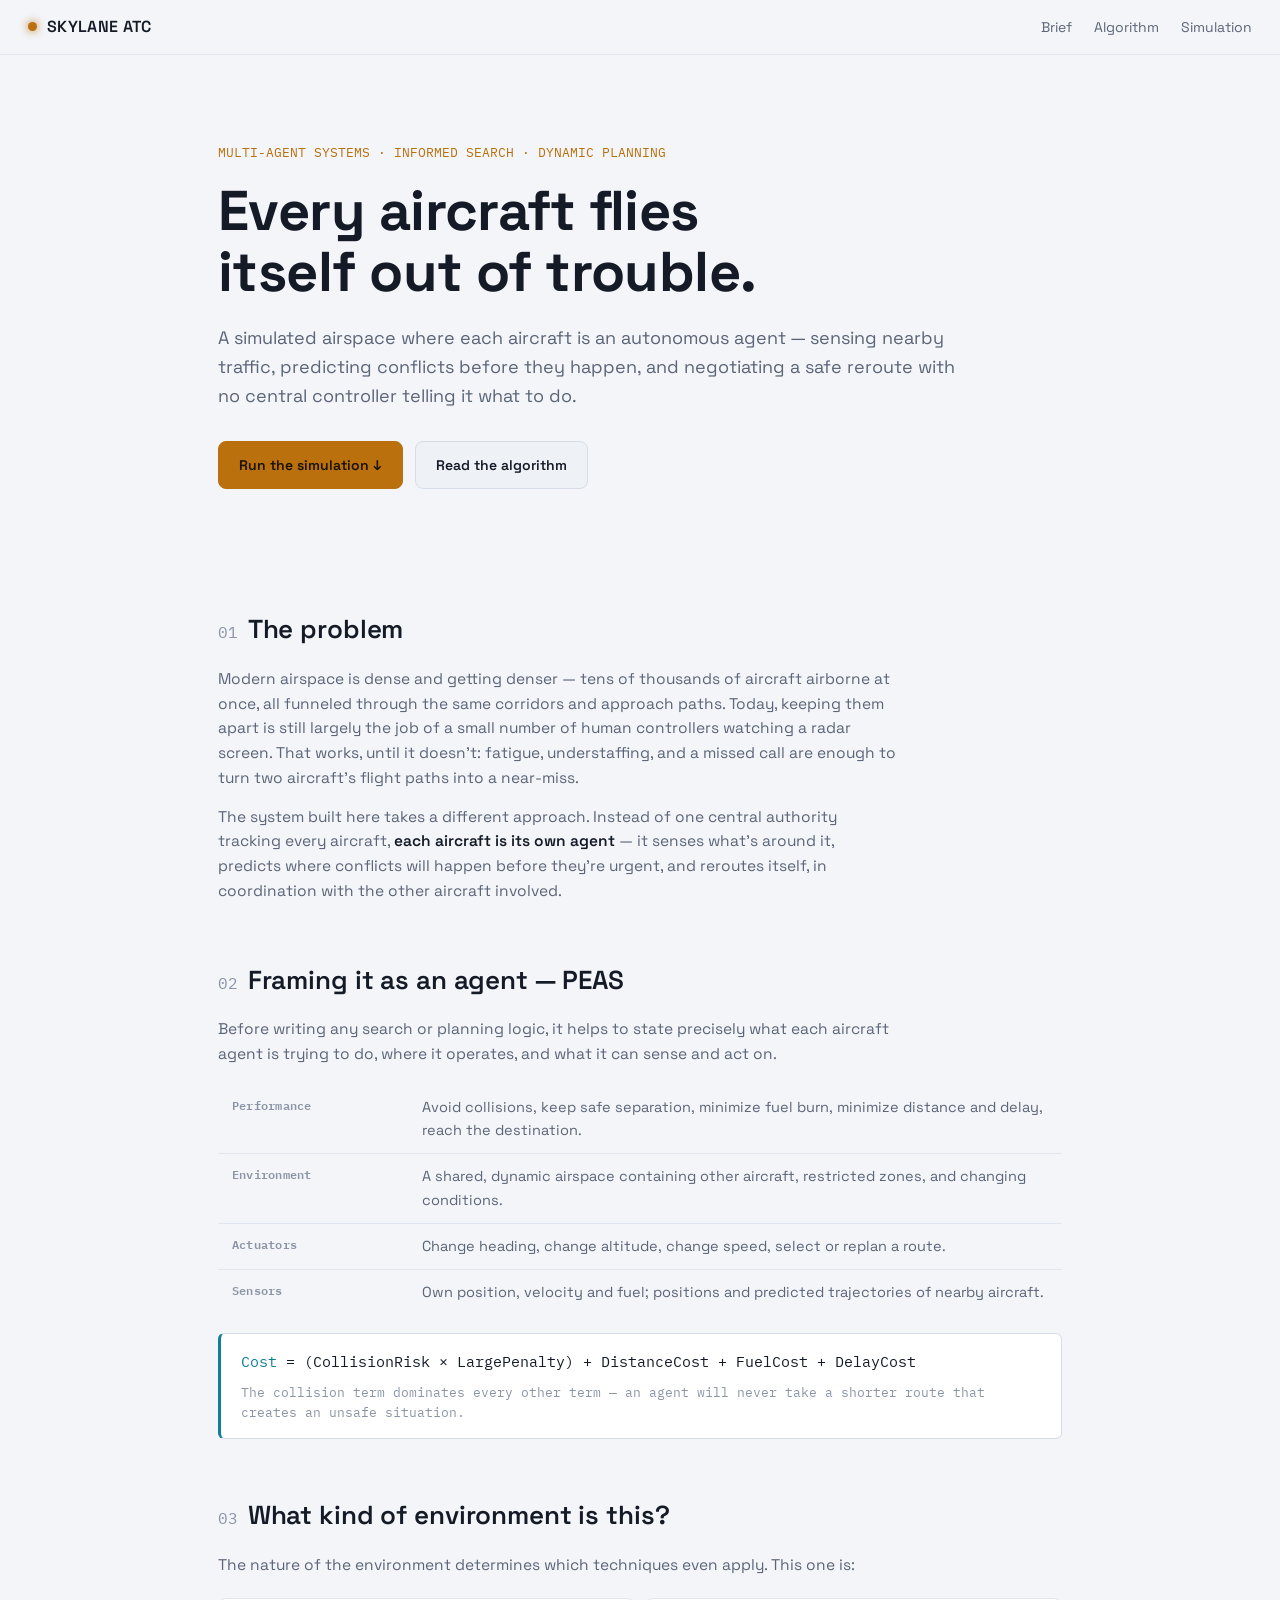
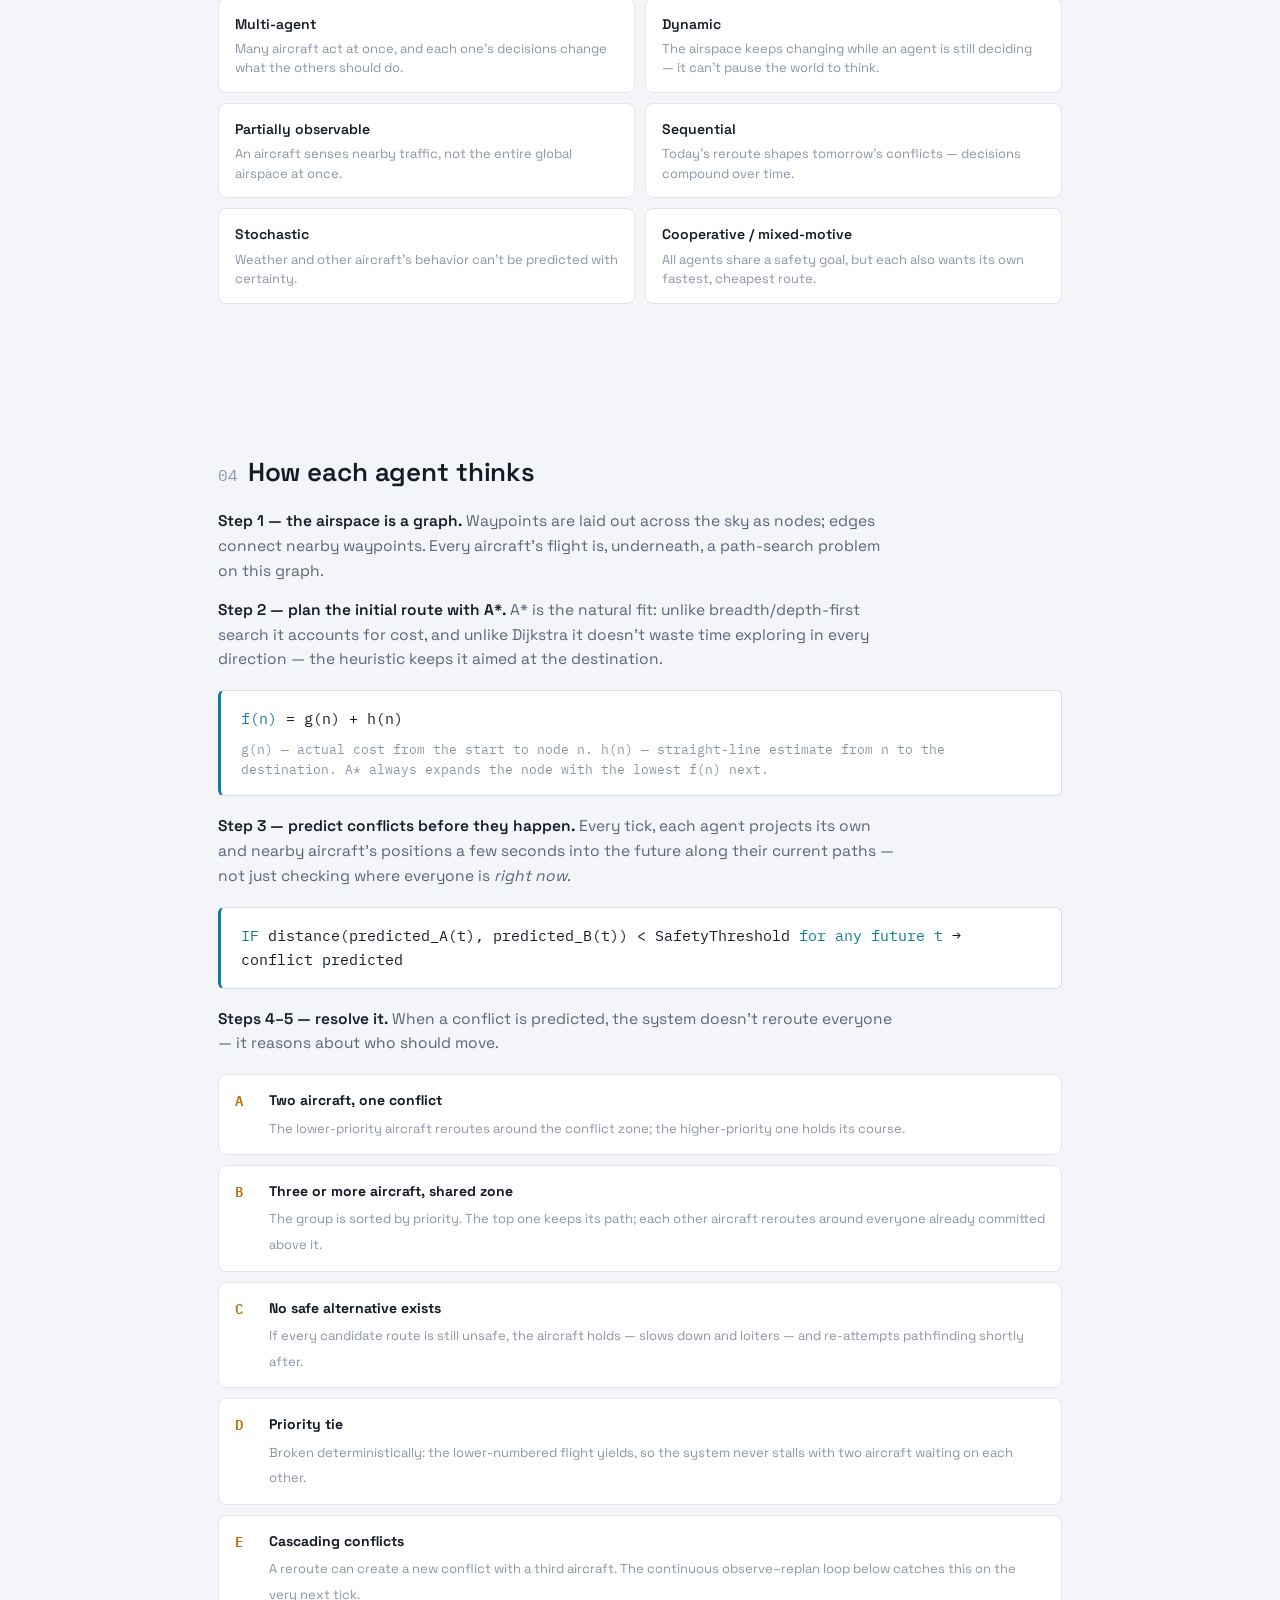
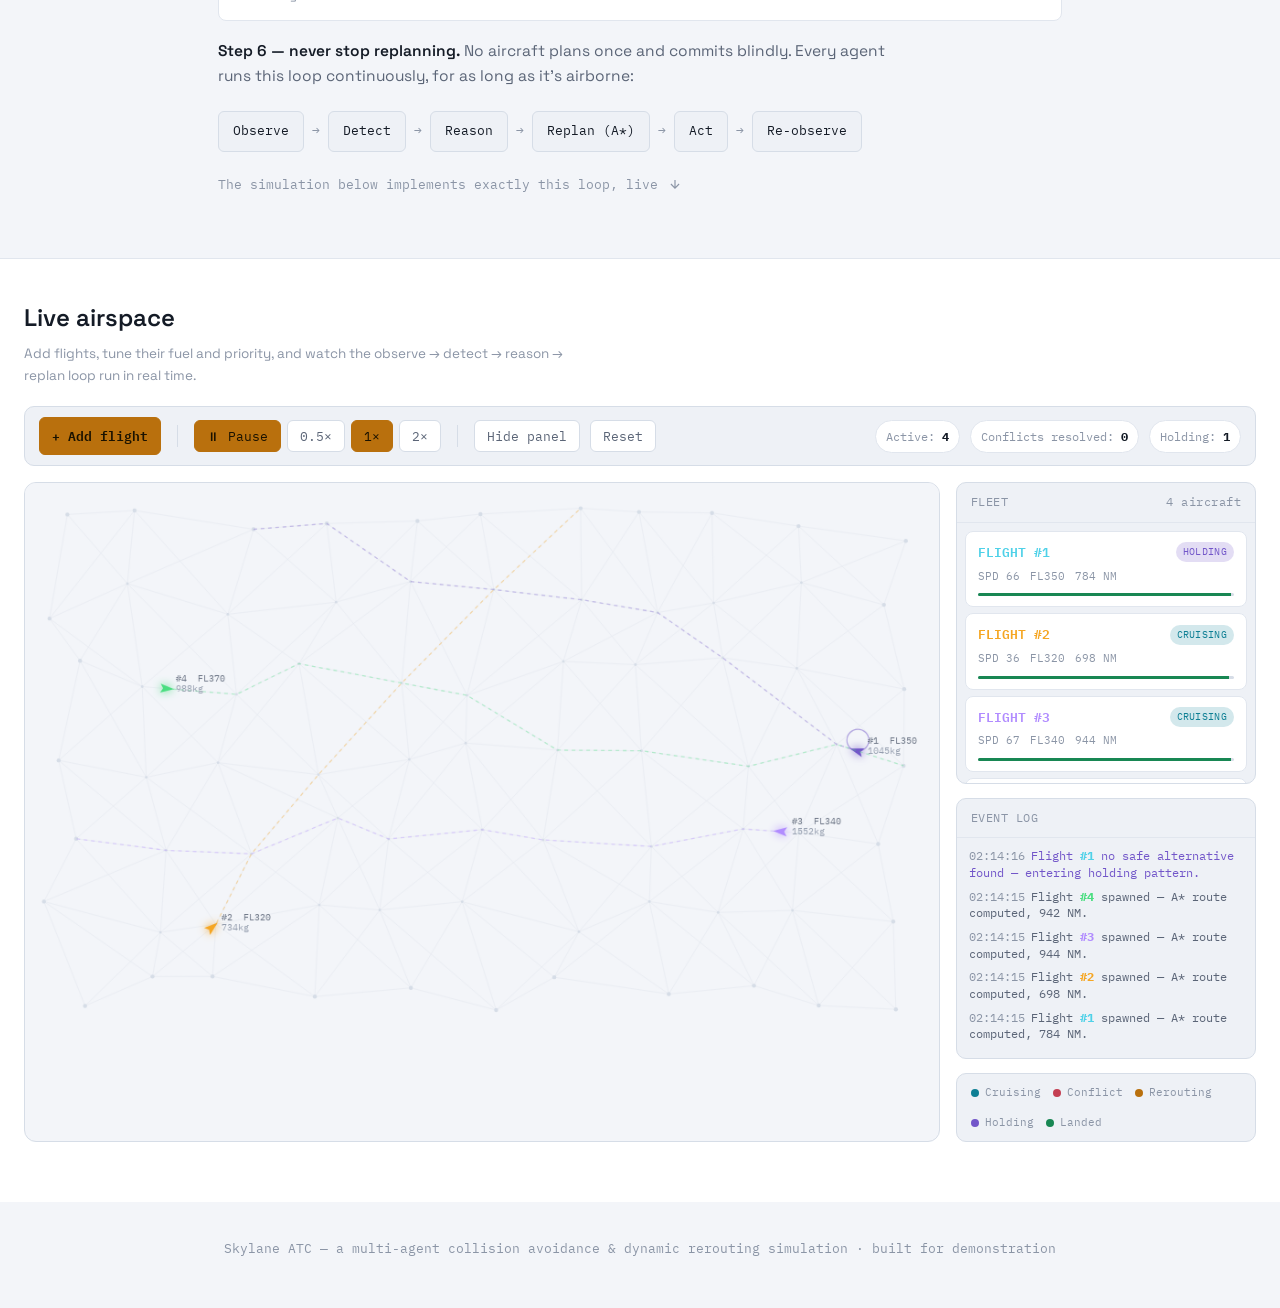
==== index.html @ 4a8ed915 "Initial commit: Safe Safar multi-agent air traffic collision and avoidance system" ====
<!DOCTYPE html>
<html lang="en">
<head>
<meta charset="UTF-8">
<meta name="viewport" content="width=device-width, initial-scale=1.0">
<title>Skylane — Multi-Agent Air Traffic Collision Avoidance</title>
<link rel="preconnect" href="https://fonts.googleapis.com">
<link rel="preconnect" href="https://fonts.gstatic.com" crossorigin>
<link href="https://fonts.googleapis.com/css2?family=Space+Grotesk:wght@400;500;600;700&family=IBM+Plex+Mono:wght@400;500;600&display=swap" rel="stylesheet">
<style>
  :root{
    --bg:#0A0E16;
    --bg-panel:#10161F;
    --bg-elevated:#161D29;
    --bg-elevated-2:#1B2430;
    --border:#232C3A;
    --border-soft:#1A2230;
    --text:#E7ECF3;
    --text-dim:#8B96A8;
    --text-faint:#5C6779;
    --amber:#F5A623;
    --cyan:#4FD1E8;
    --rose:#FB6B6B;
    --violet:#B18CFF;
    --green:#4ADE80;
    --font-display:'Space Grotesk', system-ui, -apple-system, 'Segoe UI', sans-serif;
    --font-mono:'IBM Plex Mono', 'SF Mono', Consolas, monospace;
  }
  @media (prefers-color-scheme: light){
    :root:not([data-theme="dark"]){
      --bg:#F3F5F9;
      --bg-panel:#FFFFFF;
      --bg-elevated:#EEF1F6;
      --bg-elevated-2:#E5E9F0;
      --border:#D6DDE7;
      --border-soft:#E1E6EE;
      --text:#141B26;
      --text-dim:#5B6577;
      --text-faint:#8B95A6;
      --amber:#B9700D;
      --cyan:#0E7F94;
      --rose:#C43F52;
      --violet:#7256C9;
      --green:#188753;
    }
  }
  :root[data-theme="light"]{
    --bg:#F3F5F9;
    --bg-panel:#FFFFFF;
    --bg-elevated:#EEF1F6;
    --bg-elevated-2:#E5E9F0;
    --border:#D6DDE7;
    --border-soft:#E1E6EE;
    --text:#141B26;
    --text-dim:#5B6577;
    --text-faint:#8B95A6;
    --amber:#B9700D;
    --cyan:#0E7F94;
    --rose:#C43F52;
    --violet:#7256C9;
    --green:#188753;
  }
  *{box-sizing:border-box;}
  html,body{margin:0;padding:0;}
  body{
    background:var(--bg);
    color:var(--text);
    font-family:var(--font-display);
    line-height:1.6;
    -webkit-font-smoothing:antialiased;
  }
  ::selection{background:var(--amber);color:#0A0E16;}
  a{color:var(--cyan);}

  /* ============ TOP NAV ============ */
  .topbar{
    position:sticky;top:0;z-index:50;
    display:flex;align-items:center;justify-content:space-between;
    padding:14px 28px;
    background:color-mix(in srgb, var(--bg) 88%, transparent);
    backdrop-filter:blur(10px);
    border-bottom:1px solid var(--border-soft);
  }
  .brand{display:flex;align-items:center;gap:10px;font-weight:600;letter-spacing:.02em;}
  .brand .dot{width:9px;height:9px;border-radius:50%;background:var(--amber);box-shadow:0 0 10px var(--amber);}
  .topnav{display:flex;gap:22px;font-size:14px;color:var(--text-dim);}
  .topnav a{color:var(--text-dim);text-decoration:none;transition:color .15s;}
  .topnav a:hover{color:var(--text);}

  /* ============ HERO / EXPLANATION ============ */
  .wrap{max-width:900px;margin:0 auto;padding:0 28px;}
  .hero{padding:88px 0 56px;}
  .hero .kicker{color:var(--amber);font-family:var(--font-mono);font-size:13px;margin-bottom:18px;}
  .hero h1{
    font-size:clamp(34px,5vw,56px);
    line-height:1.08;
    margin:0 0 22px;
    font-weight:700;
    letter-spacing:-.01em;
    max-width:15ch;
  }
  .hero p.lead{
    font-size:18px;
    color:var(--text-dim);
    max-width:62ch;
    margin:0 0 30px;
  }
  .hero-actions{display:flex;gap:12px;flex-wrap:wrap;}
  .btn{
    font-family:var(--font-display);
    font-size:14px;font-weight:600;
    padding:12px 20px;border-radius:8px;
    border:1px solid var(--border);
    background:var(--bg-elevated);
    color:var(--text);
    cursor:pointer;
    transition:.15s border-color, .15s transform;
    text-decoration:none;
    display:inline-flex;align-items:center;gap:8px;
  }
  .btn:hover{border-color:var(--amber);}
  .btn:active{transform:scale(.98);}
  .btn.primary{background:var(--amber);color:#1A1200;border-color:var(--amber);}
  .btn.primary:hover{filter:brightness(1.08);}

  section.article{padding:8px 0 64px;}
  section.article h2{
    font-size:26px;font-weight:600;margin:56px 0 16px;
    letter-spacing:-.005em;
  }
  section.article h2 .num{color:var(--text-faint);font-family:var(--font-mono);font-weight:400;font-size:16px;margin-right:10px;}
  section.article p{color:var(--text-dim);font-size:15.5px;max-width:68ch;margin:0 0 14px;}
  section.article p strong{color:var(--text);font-weight:600;}
  code.inline{
    font-family:var(--font-mono);font-size:.88em;
    background:var(--bg-elevated);border:1px solid var(--border-soft);
    padding:1px 6px;border-radius:4px;color:var(--cyan);
  }

  .formula{
    font-family:var(--font-mono);
    background:var(--bg-panel);
    border:1px solid var(--border);
    border-left:3px solid var(--cyan);
    padding:16px 20px;border-radius:6px;
    margin:18px 0;font-size:15px;color:var(--text);
    overflow-x:auto;
  }
  .formula .k{color:var(--cyan);}
  .formula small{display:block;color:var(--text-faint);margin-top:8px;font-size:12.5px;}

  table.peas{width:100%;border-collapse:collapse;margin:18px 0 8px;font-size:14.5px;}
  table.peas th, table.peas td{
    text-align:left;padding:11px 14px;border-bottom:1px solid var(--border-soft);
    vertical-align:top;
  }
  table.peas th{
    color:var(--text-faint);font-weight:600;font-size:12px;
    font-family:var(--font-mono);letter-spacing:.02em;
    width:190px;
  }
  table.peas td{color:var(--text-dim);}
  table.peas tr:last-child td, table.peas tr:last-child th{border-bottom:none;}

  .prop-grid{display:grid;grid-template-columns:1fr 1fr;gap:10px;margin:20px 0;}
  @media (max-width:640px){.prop-grid{grid-template-columns:1fr;}}
  .prop-card{
    background:var(--bg-panel);border:1px solid var(--border-soft);
    border-radius:8px;padding:14px 16px;
  }
  .prop-card .name{font-weight:600;font-size:14px;margin-bottom:4px;color:var(--text);}
  .prop-card .desc{font-size:13px;color:var(--text-faint);line-height:1.5;}

  .loop{
    display:flex;flex-wrap:wrap;gap:0;align-items:center;
    margin:22px 0;font-family:var(--font-mono);font-size:13px;
  }
  .loop .step{
    background:var(--bg-elevated);border:1px solid var(--border);
    padding:9px 14px;border-radius:6px;color:var(--text);
  }
  .loop .arrow{color:var(--text-faint);padding:0 8px;}

  .case-list{display:grid;gap:10px;margin:18px 0;}
  .case{
    background:var(--bg-panel);border:1px solid var(--border-soft);
    border-radius:8px;padding:14px 16px;display:flex;gap:14px;
  }
  .case .letter{
    font-family:var(--font-mono);color:var(--amber);font-weight:600;
    font-size:14px;flex-shrink:0;width:20px;
  }
  .case .body b{display:block;color:var(--text);font-size:14px;margin-bottom:3px;}
  .case .body span{color:var(--text-faint);font-size:13px;line-height:1.5;}

  .scroll-cta{
    display:flex;align-items:center;gap:10px;color:var(--text-faint);
    font-family:var(--font-mono);font-size:12.5px;margin-top:10px;
  }
  .scroll-cta svg{animation:bob 1.6s ease-in-out infinite;}
  @keyframes bob{0%,100%{transform:translateY(0);}50%{transform:translateY(5px);}}

  /* ============ SIMULATION ============ */
  .sim-section{
    border-top:1px solid var(--border-soft);
    background:var(--bg-panel);
    padding:40px 0 60px;
  }
  .sim-wrap{max-width:1320px;margin:0 auto;padding:0 24px;}
  .sim-header{display:flex;justify-content:space-between;align-items:flex-end;flex-wrap:wrap;gap:16px;margin-bottom:20px;}
  .sim-header h2{font-size:24px;margin:0 0 6px;font-weight:600;}
  .sim-header p{color:var(--text-faint);font-size:13.5px;margin:0;max-width:60ch;}

  .toolbar{
    display:flex;align-items:center;gap:10px;flex-wrap:wrap;
    background:var(--bg-elevated);border:1px solid var(--border);
    border-radius:10px;padding:10px 14px;margin-bottom:16px;
  }
  .toolbar .group{display:flex;align-items:center;gap:6px;}
  .toolbar .sep{width:1px;height:22px;background:var(--border);margin:0 6px;}
  .icon-btn{
    font-family:var(--font-mono);font-size:12.5px;
    background:var(--bg-panel);border:1px solid var(--border);
    color:var(--text-dim);padding:7px 12px;border-radius:6px;cursor:pointer;
    transition:.15s;white-space:nowrap;
  }
  .icon-btn:hover{color:var(--text);border-color:var(--text-faint);}
  .icon-btn.active{background:var(--amber);color:#1A1200;border-color:var(--amber);}
  .icon-btn.on{background:var(--green);color:#062011;border-color:var(--green);}
  #addFlightBtn{
    background:var(--amber);color:#1A1200;border-color:var(--amber);font-weight:600;
  }
  #addFlightBtn:hover{filter:brightness(1.08);}
  .stat-pill{
    font-family:var(--font-mono);font-size:12px;color:var(--text-faint);
    padding:6px 10px;background:var(--bg-panel);border:1px solid var(--border-soft);
    border-radius:20px;
  }
  .stat-pill b{color:var(--text);}

  .sim-grid{display:grid;grid-template-columns:1fr 300px;gap:16px;}
  @media (max-width:980px){.sim-grid{grid-template-columns:1fr;}}
  .sim-grid.panel-hidden{grid-template-columns:1fr;}

  .radar-box{
    position:relative;
    background:var(--bg);
    border:1px solid var(--border);
    border-radius:12px;
    overflow:hidden;
  }
  #radar{display:block;width:100%;height:auto;aspect-ratio:1000/600;cursor:crosshair;}
  .radar-sweep{
    position:absolute;inset:0;pointer-events:none;
    background:conic-gradient(from 0deg, color-mix(in srgb, var(--cyan) 10%, transparent), transparent 20%);
    animation:sweep 6s linear infinite;
    opacity:.5;mix-blend-mode:screen;
  }
  @keyframes sweep{from{transform:rotate(0deg);}to{transform:rotate(360deg);}}

  .side-col{display:flex;flex-direction:column;gap:14px;min-width:0;}
  .panel{
    background:var(--bg-elevated);border:1px solid var(--border);
    border-radius:10px;overflow:hidden;display:flex;flex-direction:column;
  }
  .panel-title{
    padding:10px 14px;border-bottom:1px solid var(--border-soft);
    font-family:var(--font-mono);font-size:11.5px;letter-spacing:.04em;
    color:var(--text-faint);display:flex;justify-content:space-between;align-items:center;
  }
  .fleet-list{max-height:260px;overflow-y:auto;padding:8px;}
  .fleet-empty{color:var(--text-faint);font-size:13px;padding:18px 12px;text-align:center;}
  .flight-card{
    background:var(--bg-panel);border:1px solid var(--border-soft);
    border-radius:8px;padding:10px 12px;margin-bottom:6px;cursor:pointer;
    transition:.15s border-color;
  }
  .flight-card:hover{border-color:var(--text-faint);}
  .flight-card .row1{display:flex;justify-content:space-between;align-items:center;margin-bottom:5px;}
  .flight-card .fid{font-family:var(--font-mono);font-weight:600;font-size:13px;}
  .badge{
    font-family:var(--font-mono);font-size:10px;padding:2px 7px;border-radius:20px;
    text-transform:uppercase;letter-spacing:.03em;
  }
  .badge.cruising{background:color-mix(in srgb, var(--cyan) 18%, transparent);color:var(--cyan);}
  .badge.conflict_detected{background:color-mix(in srgb, var(--rose) 20%, transparent);color:var(--rose);}
  .badge.rerouting{background:color-mix(in srgb, var(--amber) 20%, transparent);color:var(--amber);}
  .badge.holding{background:color-mix(in srgb, var(--violet) 20%, transparent);color:var(--violet);}
  .badge.landed{background:color-mix(in srgb, var(--green) 20%, transparent);color:var(--green);}
  .flight-card .meta{display:flex;gap:10px;font-family:var(--font-mono);font-size:11px;color:var(--text-faint);}
  .flight-card .fuelbar{height:3px;background:var(--border);border-radius:2px;margin-top:8px;overflow:hidden;}
  .flight-card .fuelbar i{display:block;height:100%;background:var(--green);}

  .log-list{max-height:220px;overflow-y:auto;padding:10px 12px;font-family:var(--font-mono);font-size:11.5px;}
  .log-line{margin-bottom:7px;line-height:1.45;color:var(--text-dim);}
  .log-line .t{color:var(--text-faint);margin-right:6px;}
  .log-line.conflict{color:var(--rose);}
  .log-line.reroute{color:var(--amber);}
  .log-line.holding{color:var(--violet);}
  .log-line.landed{color:var(--green);}
  .log-empty{color:var(--text-faint);}

  .legend{display:flex;flex-wrap:wrap;gap:12px;padding:10px 14px;font-family:var(--font-mono);font-size:11px;color:var(--text-faint);}
  .legend span{display:inline-flex;align-items:center;gap:6px;}
  .legend i{width:8px;height:8px;border-radius:50%;display:inline-block;}

  /* Config drawer */
  .drawer-backdrop{
    position:fixed;inset:0;background:rgba(0,0,0,.5);z-index:100;
    opacity:0;pointer-events:none;transition:opacity .2s;
  }
  .drawer-backdrop.open{opacity:1;pointer-events:auto;}
  .drawer{
    position:fixed;top:0;right:-380px;width:360px;height:100%;
    background:var(--bg-elevated);border-left:1px solid var(--border);
    z-index:101;transition:right .25s ease;
    display:flex;flex-direction:column;
  }
  .drawer.open{right:0;}
  .drawer-head{padding:18px 20px;border-bottom:1px solid var(--border-soft);display:flex;justify-content:space-between;align-items:center;}
  .drawer-head h3{margin:0;font-size:16px;font-family:var(--font-mono);}
  .drawer-close{background:none;border:none;color:var(--text-faint);font-size:20px;cursor:pointer;line-height:1;}
  .drawer-body{padding:18px 20px;overflow-y:auto;flex:1;}
  .field{margin-bottom:20px;}
  .field label{
    display:flex;justify-content:space-between;font-size:12.5px;color:var(--text-dim);
    font-family:var(--font-mono);margin-bottom:8px;
  }
  .field label b{color:var(--text);}
  .field input[type=range]{width:100%;accent-color:var(--amber);}
  .field .readout{
    background:var(--bg-panel);border:1px solid var(--border-soft);border-radius:6px;
    padding:10px 12px;font-family:var(--font-mono);font-size:13px;color:var(--text-dim);
    display:flex;justify-content:space-between;
  }
  .field .readout b{color:var(--text);}
  .drawer-foot{padding:16px 20px;border-top:1px solid var(--border-soft);display:flex;gap:10px;}
  .drawer-foot .btn{flex:1;justify-content:center;}

  footer{
    text-align:center;padding:36px 20px 50px;color:var(--text-faint);
    font-size:12.5px;font-family:var(--font-mono);
  }

  @media (prefers-reduced-motion: reduce){
    .radar-sweep, .scroll-cta svg{animation:none;}
  }
</style>
</head>
<body>

<div class="topbar">
  <div class="brand"><span class="dot"></span> SKYLANE ATC</div>
  <div class="topnav">
    <a href="#brief">Brief</a>
    <a href="#algorithm">Algorithm</a>
    <a href="#simulation">Simulation</a>
  </div>
</div>

<!-- ================= EXPLANATION ================= -->
<div class="wrap">
  <div class="hero" id="brief">
    <div class="kicker">MULTI-AGENT SYSTEMS · INFORMED SEARCH · DYNAMIC PLANNING</div>
    <h1>Every aircraft flies itself out of trouble.</h1>
    <p class="lead">A simulated airspace where each aircraft is an autonomous agent — sensing nearby traffic, predicting conflicts before they happen, and negotiating a safe reroute with no central controller telling it what to do.</p>
    <div class="hero-actions">
      <a class="btn primary" href="#simulation">Run the simulation ↓</a>
      <a class="btn" href="#algorithm">Read the algorithm</a>
    </div>
  </div>

  <section class="article">
    <h2><span class="num">01</span>The problem</h2>
    <p>Modern airspace is dense and getting denser — tens of thousands of aircraft airborne at once, all funneled through the same corridors and approach paths. Today, keeping them apart is still largely the job of a small number of human controllers watching a radar screen. That works, until it doesn't: fatigue, understaffing, and a missed call are enough to turn two aircraft's flight paths into a near-miss.</p>
    <p>The system built here takes a different approach. Instead of one central authority tracking every aircraft, <strong>each aircraft is its own agent</strong> — it senses what's around it, predicts where conflicts will happen before they're urgent, and reroutes itself, in coordination with the other aircraft involved.</p>

    <h2><span class="num">02</span>Framing it as an agent — PEAS</h2>
    <p>Before writing any search or planning logic, it helps to state precisely what each aircraft agent is trying to do, where it operates, and what it can sense and act on.</p>
    <table class="peas">
      <tr><th>Performance</th><td>Avoid collisions, keep safe separation, minimize fuel burn, minimize distance and delay, reach the destination.</td></tr>
      <tr><th>Environment</th><td>A shared, dynamic airspace containing other aircraft, restricted zones, and changing conditions.</td></tr>
      <tr><th>Actuators</th><td>Change heading, change altitude, change speed, select or replan a route.</td></tr>
      <tr><th>Sensors</th><td>Own position, velocity and fuel; positions and predicted trajectories of nearby aircraft.</td></tr>
    </table>
    <div class="formula">
      <span class="k">Cost</span> = (CollisionRisk × LargePenalty) + DistanceCost + FuelCost + DelayCost
      <small>The collision term dominates every other term — an agent will never take a shorter route that creates an unsafe situation.</small>
    </div>

    <h2><span class="num">03</span>What kind of environment is this?</h2>
    <p>The nature of the environment determines which techniques even apply. This one is:</p>
    <div class="prop-grid">
      <div class="prop-card"><div class="name">Multi-agent</div><div class="desc">Many aircraft act at once, and each one's decisions change what the others should do.</div></div>
      <div class="prop-card"><div class="name">Dynamic</div><div class="desc">The airspace keeps changing while an agent is still deciding — it can't pause the world to think.</div></div>
      <div class="prop-card"><div class="name">Partially observable</div><div class="desc">An aircraft senses nearby traffic, not the entire global airspace at once.</div></div>
      <div class="prop-card"><div class="name">Sequential</div><div class="desc">Today's reroute shapes tomorrow's conflicts — decisions compound over time.</div></div>
      <div class="prop-card"><div class="name">Stochastic</div><div class="desc">Weather and other aircraft's behavior can't be predicted with certainty.</div></div>
      <div class="prop-card"><div class="name">Cooperative / mixed-motive</div><div class="desc">All agents share a safety goal, but each also wants its own fastest, cheapest route.</div></div>
    </div>
  </section>
</div>

<div class="wrap" id="algorithm">
  <section class="article">
    <h2><span class="num">04</span>How each agent thinks</h2>
    <p><strong>Step 1 — the airspace is a graph.</strong> Waypoints are laid out across the sky as nodes; edges connect nearby waypoints. Every aircraft's flight is, underneath, a path-search problem on this graph.</p>

    <p><strong>Step 2 — plan the initial route with A*.</strong> A* is the natural fit: unlike breadth/depth-first search it accounts for cost, and unlike Dijkstra it doesn't waste time exploring in every direction — the heuristic keeps it aimed at the destination.</p>
    <div class="formula">
      <span class="k">f(n)</span> = g(n) + h(n)
      <small>g(n) — actual cost from the start to node n. h(n) — straight-line estimate from n to the destination. A* always expands the node with the lowest f(n) next.</small>
    </div>

    <p><strong>Step 3 — predict conflicts before they happen.</strong> Every tick, each agent projects its own and nearby aircraft's positions a few seconds into the future along their current paths — not just checking where everyone is <em>right now</em>.</p>
    <div class="formula">
      <span class="k">IF</span> distance(predicted_A(t), predicted_B(t)) &lt; SafetyThreshold <span class="k">for any future t</span> → conflict predicted
    </div>

    <p><strong>Steps 4–5 — resolve it.</strong> When a conflict is predicted, the system doesn't reroute everyone — it reasons about who should move.</p>
    <div class="case-list">
      <div class="case"><span class="letter">A</span><div class="body"><b>Two aircraft, one conflict</b><span>The lower-priority aircraft reroutes around the conflict zone; the higher-priority one holds its course.</span></div></div>
      <div class="case"><span class="letter">B</span><div class="body"><b>Three or more aircraft, shared zone</b><span>The group is sorted by priority. The top one keeps its path; each other aircraft reroutes around everyone already committed above it.</span></div></div>
      <div class="case"><span class="letter">C</span><div class="body"><b>No safe alternative exists</b><span>If every candidate route is still unsafe, the aircraft holds — slows down and loiters — and re-attempts pathfinding shortly after.</span></div></div>
      <div class="case"><span class="letter">D</span><div class="body"><b>Priority tie</b><span>Broken deterministically: the lower-numbered flight yields, so the system never stalls with two aircraft waiting on each other.</span></div></div>
      <div class="case"><span class="letter">E</span><div class="body"><b>Cascading conflicts</b><span>A reroute can create a new conflict with a third aircraft. The continuous observe–replan loop below catches this on the very next tick.</span></div></div>
    </div>

    <p><strong>Step 6 — never stop replanning.</strong> No aircraft plans once and commits blindly. Every agent runs this loop continuously, for as long as it's airborne:</p>
    <div class="loop">
      <span class="step">Observe</span><span class="arrow">→</span>
      <span class="step">Detect</span><span class="arrow">→</span>
      <span class="step">Reason</span><span class="arrow">→</span>
      <span class="step">Replan (A*)</span><span class="arrow">→</span>
      <span class="step">Act</span><span class="arrow">→</span>
      <span class="step">Re-observe</span>
    </div>

    <div class="scroll-cta">
      <span>The simulation below implements exactly this loop, live</span>
      <svg width="14" height="14" viewBox="0 0 24 24" fill="none" stroke="currentColor" stroke-width="2"><path d="M12 5v14M5 12l7 7 7-7"/></svg>
    </div>
  </section>
</div>

<!-- ================= SIMULATION ================= -->
<div class="sim-section" id="simulation">
  <div class="sim-wrap">
    <div class="sim-header">
      <div>
        <h2>Live airspace</h2>
        <p>Add flights, tune their fuel and priority, and watch the observe → detect → reason → replan loop run in real time.</p>
      </div>
    </div>

    <div class="toolbar">
      <button class="icon-btn" id="addFlightBtn">+ Add flight</button>
      <div class="sep"></div>
      <div class="group">
        <button class="icon-btn active" id="playPauseBtn">⏸ Pause</button>
        <button class="icon-btn" data-speed="0.5">0.5×</button>
        <button class="icon-btn active" data-speed="1">1×</button>
        <button class="icon-btn" data-speed="2">2×</button>
      </div>
      <div class="sep"></div>
      <button class="icon-btn" id="togglePanelBtn">Hide panel</button>
      <button class="icon-btn" id="resetBtn">Reset</button>
      <div style="flex:1"></div>
      <span class="stat-pill">Active: <b id="statActive">0</b></span>
      <span class="stat-pill">Conflicts resolved: <b id="statResolved">0</b></span>
      <span class="stat-pill">Holding: <b id="statHolding">0</b></span>
    </div>

    <div class="sim-grid" id="simGrid">
      <div class="radar-box">
        <canvas id="radar" width="1000" height="600"></canvas>
        <div class="radar-sweep"></div>
      </div>

      <div class="side-col" id="sideCol">
        <div class="panel">
          <div class="panel-title">FLEET <span id="fleetCount">0 aircraft</span></div>
          <div class="fleet-list" id="fleetList">
            <div class="fleet-empty">No aircraft yet — add a flight to begin.</div>
          </div>
        </div>
        <div class="panel">
          <div class="panel-title">EVENT LOG</div>
          <div class="log-list" id="logList">
            <div class="log-empty">Waiting for activity…</div>
          </div>
        </div>
        <div class="panel">
          <div class="legend">
            <span><i style="background:var(--cyan)"></i>Cruising</span>
            <span><i style="background:var(--rose)"></i>Conflict</span>
            <span><i style="background:var(--amber)"></i>Rerouting</span>
            <span><i style="background:var(--violet)"></i>Holding</span>
            <span><i style="background:var(--green)"></i>Landed</span>
          </div>
        </div>
      </div>
    </div>
  </div>
</div>

<footer>Skylane ATC — a multi-agent collision avoidance &amp; dynamic rerouting simulation · built for demonstration</footer>

<!-- ================= CONFIG DRAWER ================= -->
<div class="drawer-backdrop" id="drawerBackdrop"></div>
<div class="drawer" id="drawer">
  <div class="drawer-head">
    <h3 id="drawerTitle">FLIGHT —</h3>
    <button class="drawer-close" id="drawerClose">✕</button>
  </div>
  <div class="drawer-body">
    <div class="field">
      <label>Status</label>
      <div class="readout"><span id="cfgStatusText">—</span> <span class="badge" id="cfgStatusBadge">—</span></div>
    </div>
    <div class="field">
      <label>Route distance</label>
      <div class="readout"><span>start → destination</span><b id="cfgDistance">—</b></div>
    </div>
    <div class="field">
      <label>Fuel remaining <b id="cfgFuelVal">—</b></label>
      <input type="range" id="cfgFuel" min="100" max="2000" step="10">
    </div>
    <div class="field">
      <label>Cruise speed <b id="cfgSpeedVal">—</b></label>
      <input type="range" id="cfgSpeed" min="20" max="100" step="1">
    </div>
    <div class="field">
      <label>Safety priority weight <b id="cfgPriorityVal">—</b></label>
      <input type="range" id="cfgPriority" min="0" max="100" step="1">
    </div>
    <div class="field">
      <label>Fuel cost weight <b id="cfgFuelWVal">—</b></label>
      <input type="range" id="cfgFuelW" min="0" max="100" step="1">
    </div>
    <div class="field">
      <label>Delay cost weight <b id="cfgDelayWVal">—</b></label>
      <input type="range" id="cfgDelayW" min="0" max="100" step="1">
    </div>
    <div class="field">
      <label>Computed priority score</label>
      <div class="readout"><span>higher goes first</span><b id="cfgPriorityScore">—</b></div>
    </div>
  </div>
  <div class="drawer-foot">
    <button class="btn" id="cfgRemove">Remove flight</button>
  </div>
</div>

<script>
(function(){
  "use strict";

  /* ============================================================
     GRAPH SETUP — waypoint graph the A* search runs on
  ============================================================ */
  const LW = 1000, LH = 600;
  const COLS = 11, ROWS = 7;
  const cellW = LW / COLS, cellH = LH / ROWS;

  function seededRand(seed){
    let s = seed;
    return function(){ s = (s * 9301 + 49297) % 233280; return s / 233280; };
  }
  const rnd = seededRand(1337);

  const nodes = [];
  for(let r=0;r<ROWS;r++){
    for(let c=0;c<COLS;c++){
      const jx = (rnd()-0.5) * cellW * 0.55;
      const jy = (rnd()-0.5) * cellH * 0.55;
      const x = c*cellW + cellW/2 + jx;
      const y = r*cellH + cellH/2 + jy;
      const isBorder = (c===0 || c===COLS-1 || r===0 || r===ROWS-1);
      nodes.push({ idx: nodes.length, c, r, x, y, isBorder });
    }
  }
  function nodeIndex(c,r){ return r*COLS + c; }

  const adj = nodes.map(()=>[]);
  for(let r=0;r<ROWS;r++){
    for(let c=0;c<COLS;c++){
      const a = nodeIndex(c,r);
      for(let dr=-1;dr<=1;dr++){
        for(let dc=-1;dc<=1;dc++){
          if(dr===0 && dc===0) continue;
          const nc=c+dc, nr=r+dr;
          if(nc<0||nc>=COLS||nr<0||nr>=ROWS) continue;
          const b = nodeIndex(nc,nr);
          const dist = Math.hypot(nodes[a].x-nodes[b].x, nodes[a].y-nodes[b].y);
          adj[a].push({ to:b, cost:dist });
        }
      }
    }
  }
  const borderNodes = nodes.filter(n=>n.isBorder);

  function dist(a,b){ return Math.hypot(a.x-b.x, a.y-b.y); }

  function nearestNode(pos){
    let best=0, bd=Infinity;
    for(const n of nodes){ const d=dist(n,pos); if(d<bd){bd=d;best=n.idx;} }
    return best;
  }

  /* A* search. penaltyFn(nodeIdx) -> extra cost added when entering that node */
  function astar(startIdx, goalIdx, penaltyFn){
    penaltyFn = penaltyFn || (()=>0);
    const open = new Set([startIdx]);
    const cameFrom = {};
    const g = {}; g[startIdx]=0;
    const f = {}; f[startIdx]=dist(nodes[startIdx],nodes[goalIdx]);
    const closed = new Set();

    while(open.size){
      let current=null, bestF=Infinity;
      for(const n of open){ if((f[n]??Infinity)<bestF){bestF=f[n];current=n;} }
      if(current===goalIdx){
        const path=[current];
        while(cameFrom[current]!==undefined){ current=cameFrom[current]; path.push(current); }
        path.reverse();
        return path.map(i=>({x:nodes[i].x,y:nodes[i].y,idx:i}));
      }
      open.delete(current); closed.add(current);
      for(const edge of adj[current]){
        if(closed.has(edge.to)) continue;
        const tentative = g[current] + edge.cost + penaltyFn(edge.to);
        if(tentative < (g[edge.to] ?? Infinity)){
          cameFrom[edge.to]=current;
          g[edge.to]=tentative;
          f[edge.to]=tentative + dist(nodes[edge.to],nodes[goalIdx]);
          open.add(edge.to);
        }
      }
    }
    return null; // no path found
  }

  /* ============================================================
     STATE
  ============================================================ */
  let aircraft = [];
  let nextId = 1;
  let running = true;
  let simSpeed = 1;
  let resolvedCount = 0;
  const SAFETY_RADIUS = 34;
  const LOOKAHEAD_SAMPLES = [0,2,4,6,8];
  const PENALTY_RADIUS = 90;
  const colors = ['#4FD1E8','#F5A623','#B18CFF','#4ADE80','#FB6B6B','#7DD3FC','#FDBA74'];

  function log(msg, cls){
    const el = document.getElementById('logList');
    if(el.querySelector('.log-empty')) el.innerHTML='';
    const line = document.createElement('div');
    line.className = 'log-line' + (cls?(' '+cls):'');
    const now = new Date();
    const t = now.toLocaleTimeString([], {hour12:false});
    line.innerHTML = '<span class="t">'+t+'</span>' + msg;
    el.prepend(line);
    while(el.children.length>60) el.removeChild(el.lastChild);
  }

  function randRange(a,b){ return a + Math.random()*(b-a); }

  function spawnAircraft(){
    // pick a border node, then a far-enough border node for destination
    const startNode = borderNodes[Math.floor(Math.random()*borderNodes.length)];
    const candidates = borderNodes
      .filter(n=>n.idx!==startNode.idx)
      .map(n=>({n, d: dist(n,startNode)}))
      .sort((a,b)=>b.d-a.d)
      .slice(0, Math.max(4, Math.floor(borderNodes.length*0.4)));
    const destNode = candidates[Math.floor(Math.random()*candidates.length)].n;

    const path = astar(startNode.idx, destNode.idx);
    if(!path) return;

    const id = nextId++;
    const fuel = Math.round(randRange(500,2000));
    const ac = {
      id,
      color: colors[(id-1)%colors.length],
      pos: {x: path[0].x, y: path[0].y},
      heading: 0,
      queue: path.slice(1),          // upcoming waypoints
      fullPath: path.slice(),        // for distance calc / drawing reference
      startNode: startNode.idx,
      destNode: destNode.idx,
      speed: Math.round(randRange(30,70)),
      fuel: fuel,
      fuelMax: fuel,
      fuelCostWeight: Math.round(randRange(20,80)),
      delayCostWeight: Math.round(randRange(20,80)),
      priorityWeight: Math.round(randRange(10,90)),
      altitude: Math.round(randRange(28,40))*1000,
      status: 'cruising',
      holdTimer: 0,
      distance: pathLength(path),
      landed:false,
    };
    aircraft.push(ac);
    log('Flight <b style="color:'+ac.color+'">#'+id+'</b> spawned — A* route computed, '+Math.round(ac.distance)+' NM.', null);
    renderFleetList();
  }

  function pathLength(pts){
    let d=0;
    for(let i=1;i<pts.length;i++) d += dist(pts[i-1],pts[i]);
    return d;
  }

  function priorityScore(ac){
    const fuelUrgency = (1 - ac.fuel/ac.fuelMax) * 60; // less fuel -> more urgent
    return fuelUrgency + ac.priorityWeight*0.4;
  }

  /* Predict an aircraft's position `tSec` seconds into the future
     along its current queued path, without mutating state. */
  function predictPosition(ac, tSec){
    let remaining = ac.speed * simSpeed * tSec;
    let p = {x:ac.pos.x, y:ac.pos.y};
    for(let i=0;i<ac.queue.length;i++){
      const target = ac.queue[i];
      const d = dist(p,target);
      if(d<=remaining){ remaining-=d; p={x:target.x,y:target.y}; }
      else {
        const t = d===0?0:remaining/d;
        p = { x: p.x+(target.x-p.x)*t, y: p.y+(target.y-p.y)*t };
        return {pos:p, landed:false};
      }
    }
    return {pos:p, landed:true};
  }

  /* ============================================================
     CONFLICT DETECTION + RESOLUTION
  ============================================================ */
  function detectConflicts(list){
    const pairs = [];
    for(let i=0;i<list.length;i++){
      for(let j=i+1;j<list.length;j++){
        const a=list[i], b=list[j];
        if(a.status==='landed'||b.status==='landed') continue;
        for(const t of LOOKAHEAD_SAMPLES){
          const pa = predictPosition(a,t);
          const pb = predictPosition(b,t);
          if(pa.landed || pb.landed) continue;
          if(dist(pa.pos,pb.pos) < SAFETY_RADIUS){
            pairs.push({a,b,t,point:{x:(pa.pos.x+pb.pos.x)/2,y:(pa.pos.y+pb.pos.y)/2}});
            break;
          }
        }
      }
    }
    return pairs;
  }

  function clusterConflicts(pairs){
    const parent = {};
    function find(x){ if(parent[x]===undefined) parent[x]=x; if(parent[x]!==x) parent[x]=find(parent[x]); return parent[x]; }
    function union(x,y){ parent[find(x)] = find(y); }
    const conflictPoints = {};
    for(const p of pairs){
      union(p.a.id, p.b.id);
      conflictPoints[p.a.id] = conflictPoints[p.a.id] || [];
      conflictPoints[p.a.id].push(p.point);
      conflictPoints[p.b.id] = conflictPoints[p.b.id] || [];
      conflictPoints[p.b.id].push(p.point);
    }
    const groups = {};
    const ids = new Set(pairs.flatMap(p=>[p.a.id,p.b.id]));
    for(const id of ids){
      const root = find(id);
      groups[root] = groups[root] || [];
      const ac = aircraft.find(x=>x.id===id);
      groups[root].push(ac);
    }
    return {clusters: Object.values(groups), conflictPoints};
  }

  function tryReroute(ac, avoidPoints){
    const startIdx = nearestNode(ac.pos);
    const penaltyFn = (nodeIdx)=>{
      let penalty = 0;
      const n = nodes[nodeIdx];
      for(const pt of avoidPoints){
        const d = dist(n,pt);
        if(d < PENALTY_RADIUS) penalty += (PENALTY_RADIUS-d) * 12;
      }
      return penalty;
    };
    const newPath = astar(startIdx, ac.destNode, penaltyFn);
    if(!newPath || newPath.length<1) return false;

    // verify the new path actually clears the avoid zones reasonably
    let stillBad = false;
    for(const seg of newPath){
      for(const pt of avoidPoints){
        if(dist(seg,pt) < SAFETY_RADIUS*0.9){ stillBad = true; break; }
      }
      if(stillBad) break;
    }
    if(stillBad) return false;

    ac.queue = newPath;
    ac.fullPath = [{x:ac.pos.x,y:ac.pos.y}, ...newPath];
    ac.distance = pathLength(ac.fullPath);
    return true;
  }

  function resolveConflicts(){
    for(let pass=0; pass<2; pass++){
      const active = aircraft.filter(a=>a.status!=='landed');
      const pairs = detectConflicts(active);
      if(pairs.length===0){
        // clear stale conflict flags
        for(const a of active) if(a.status==='conflict_detected') a.status='cruising';
        continue;
      }
      const {clusters, conflictPoints} = clusterConflicts(pairs);

      for(const cluster of clusters){
        cluster.sort((x,y)=>{
          const px=priorityScore(x), py=priorityScore(y);
          if(Math.abs(px-py) < 0.6) return y.id-x.id; // tie -> lower id yields (higher id kept first)
          return py-px;
        });
        const committedPaths = [];
        cluster.forEach((ac, idx)=>{
          if(idx===0){
            ac.status = ac.status==='holding' ? ac.status : 'cruising';
            committedPaths.push(...(conflictPoints[ac.id]||[]));
            return;
          }
          const avoid = [...(conflictPoints[ac.id]||[]), ...committedPaths];
          const ok = tryReroute(ac, avoid);
          if(ok){
            if(ac.status!=='rerouting'){
              log('Flight <b style="color:'+ac.color+'">#'+ac.id+'</b> predicted conflict — lower priority, rerouting around Flight #'+cluster[0].id+'.', 'conflict');
              log('Flight <b style="color:'+ac.color+'">#'+ac.id+'</b> new A* route accepted, '+Math.round(ac.distance)+' NM.', 'reroute');
              resolvedCount++;
              document.getElementById('statResolved').textContent = resolvedCount;
            }
            ac.status = 'rerouting';
            ac.holdTimer = 0;
            committedPaths.push(...avoid);
          } else {
            if(ac.status!=='holding'){
              log('Flight <b style="color:'+ac.color+'">#'+ac.id+'</b> no safe alternative found — entering holding pattern.', 'holding');
            }
            ac.status = 'holding';
            ac.holdTimer += 1;
            committedPaths.push(...avoid);
          }
        });
      }
    }
  }

  /* ============================================================
     SIMULATION LOOP
  ============================================================ */
  let lastTime = performance.now();
  let tickAccum = 0;

  function step(dtSec){
    for(const ac of aircraft){
      if(ac.status==='landed') continue;
      const speedMul = ac.status==='holding' ? 0.22 : 1;
      let remaining = ac.speed * simSpeed * speedMul * dtSec;
      ac.fuel = Math.max(0, ac.fuel - remaining*0.15);
      while(remaining>0 && ac.queue.length>0){
        const target = ac.queue[0];
        const d = dist(ac.pos,target);
        if(d<=remaining){
          remaining-=d;
          ac.pos = {x:target.x,y:target.y};
          ac.queue.shift();
        } else {
          const t = d===0?0:remaining/d;
          const nx = ac.pos.x+(target.x-ac.pos.x)*t;
          const ny = ac.pos.y+(target.y-ac.pos.y)*t;
          ac.heading = Math.atan2(target.y-ac.pos.y, target.x-ac.pos.x);
          ac.pos = {x:nx,y:ny};
          remaining=0;
        }
      }
      if(ac.queue.length===0 && ac.status!=='landed'){
        ac.status='landed';
        log('Flight <b style="color:'+ac.color+'">#'+ac.id+'</b> reached destination — landed safely.', 'landed');
      }
    }
    aircraft = aircraft.filter(ac => !(ac.status==='landed' && ac._removeAt && performance.now()>ac._removeAt));
    for(const ac of aircraft){
      if(ac.status==='landed' && !ac._removeAt) ac._removeAt = performance.now()+4000;
    }
  }

  function updateStats(){
    document.getElementById('statActive').textContent = aircraft.filter(a=>a.status!=='landed').length;
    document.getElementById('statHolding').textContent = aircraft.filter(a=>a.status==='holding').length;
    document.getElementById('fleetCount').textContent = aircraft.length + ' aircraft';
  }

  /* ============================================================
     RENDERING
  ============================================================ */
  const canvas = document.getElementById('radar');
  const ctx = canvas.getContext('2d');

  function statusColor(ac){
    switch(ac.status){
      case 'conflict_detected': return getCss('--rose');
      case 'rerouting': return getCss('--amber');
      case 'holding': return getCss('--violet');
      case 'landed': return getCss('--green');
      default: return ac.color;
    }
  }
  function getCss(varName){
    return getComputedStyle(document.documentElement).getPropertyValue(varName).trim();
  }

  function drawGrid(){
    ctx.strokeStyle = getCss('--border-soft');
    ctx.lineWidth = 1;
    for(const a of adj){}
    ctx.globalAlpha = 0.5;
    for(let i=0;i<nodes.length;i++){
      for(const e of adj[i]){
        if(e.to<i) continue;
        ctx.beginPath();
        ctx.moveTo(nodes[i].x, nodes[i].y);
        ctx.lineTo(nodes[e.to].x, nodes[e.to].y);
        ctx.stroke();
      }
    }
    ctx.globalAlpha = 1;
    ctx.fillStyle = getCss('--border');
    for(const n of nodes){
      ctx.beginPath();
      ctx.arc(n.x,n.y, n.isBorder?2.2:1.4, 0, Math.PI*2);
      ctx.fill();
    }
  }

  function drawAircraft(ac){
    const col = statusColor(ac);

    // path so far
    ctx.beginPath();
    ctx.moveTo(ac.pos.x, ac.pos.y);
    for(const p of ac.queue) ctx.lineTo(p.x,p.y);
    ctx.strokeStyle = col;
    ctx.globalAlpha = 0.35;
    ctx.setLineDash([4,4]);
    ctx.lineWidth = 1.3;
    ctx.stroke();
    ctx.setLineDash([]);
    ctx.globalAlpha = 1;

    // conflict pulse
    if(ac.status==='conflict_detected'){
      const pulse = 14 + 8*Math.sin(performance.now()/180);
      ctx.beginPath();
      ctx.arc(ac.pos.x, ac.pos.y, pulse, 0, Math.PI*2);
      ctx.strokeStyle = col; ctx.globalAlpha=0.6; ctx.lineWidth=1.5;
      ctx.stroke(); ctx.globalAlpha=1;
    }
    if(ac.status==='holding'){
      const r = 12;
      ctx.beginPath();
      ctx.arc(ac.pos.x, ac.pos.y-r, r, 0, Math.PI*2);
      ctx.strokeStyle = col; ctx.globalAlpha=0.5; ctx.lineWidth=1.2;
      ctx.stroke(); ctx.globalAlpha=1;
    }

    // glow
    ctx.save();
    ctx.shadowColor = col;
    ctx.shadowBlur = 10;
    ctx.translate(ac.pos.x, ac.pos.y);
    ctx.rotate(ac.heading);
    ctx.beginPath();
    ctx.moveTo(9,0);
    ctx.lineTo(-6,5);
    ctx.lineTo(-3,0);
    ctx.lineTo(-6,-5);
    ctx.closePath();
    ctx.fillStyle = col;
    ctx.fill();
    ctx.restore();

    // label
    ctx.font = '10px "IBM Plex Mono", monospace';
    ctx.fillStyle = getCss('--text-dim');
    ctx.globalAlpha = 0.9;
    ctx.fillText('#'+ac.id+'  FL'+Math.round(ac.altitude/100), ac.pos.x+11, ac.pos.y-8);
    ctx.fillStyle = getCss('--text-faint');
    ctx.fillText(Math.round(ac.fuel)+'kg', ac.pos.x+11, ac.pos.y+3);
    ctx.globalAlpha=1;
  }

  function render(){
    ctx.clearRect(0,0,LW,LH);
    ctx.fillStyle = getCss('--bg');
    ctx.fillRect(0,0,LW,LH);
    drawGrid();
    for(const ac of aircraft) drawAircraft(ac);
  }

  /* ============================================================
     MAIN LOOP
  ============================================================ */
  let conflictCheckAccum = 0;
  function frame(now){
    const dt = Math.min(0.05, (now-lastTime)/1000);
    lastTime = now;
    if(running){
      step(dt);
      conflictCheckAccum += dt;
      if(conflictCheckAccum > 0.35){
        conflictCheckAccum = 0;
        flagPredictedConflicts();
        resolveConflicts();
        updateStats();
        renderFleetList();
      }
    }
    render();
    requestAnimationFrame(frame);
  }

  function flagPredictedConflicts(){
    const active = aircraft.filter(a=>a.status!=='landed');
    const pairs = detectConflicts(active);
    const inConflict = new Set(pairs.flatMap(p=>[p.a.id,p.b.id]));
    for(const ac of active){
      if(inConflict.has(ac.id) && ac.status==='cruising'){
        ac.status = 'conflict_detected';
      }
    }
  }

  /* ============================================================
     FLEET LIST / UI
  ============================================================ */
  let selectedId = null;

  function renderFleetList(){
    const list = document.getElementById('fleetList');
    if(aircraft.length===0){
      list.innerHTML = '<div class="fleet-empty">No aircraft yet — add a flight to begin.</div>';
      return;
    }
    list.innerHTML='';
    aircraft.slice().sort((a,b)=>a.id-b.id).forEach(ac=>{
      const card = document.createElement('div');
      card.className='flight-card';
      const fuelPct = Math.max(0, Math.round(100*ac.fuel/ac.fuelMax));
      card.innerHTML = `
        <div class="row1">
          <span class="fid" style="color:${ac.color}">FLIGHT #${ac.id}</span>
          <span class="badge ${ac.status}">${ac.status.replace('_',' ')}</span>
        </div>
        <div class="meta">
          <span>SPD ${ac.speed}</span>
          <span>FL${Math.round(ac.altitude/100)}</span>
          <span>${Math.round(ac.distance)} NM</span>
        </div>
        <div class="fuelbar"><i style="width:${fuelPct}%; background:${fuelPct<25?'var(--rose)':'var(--green)'}"></i></div>
      `;
      card.addEventListener('click', ()=>openDrawer(ac.id));
      list.appendChild(card);
    });
  }

  /* ============================================================
     CONFIG DRAWER
  ============================================================ */
  const drawer = document.getElementById('drawer');
  const backdrop = document.getElementById('drawerBackdrop');

  function openDrawer(id){
    selectedId = id;
    const ac = aircraft.find(a=>a.id===id);
    if(!ac) return;
    document.getElementById('drawerTitle').textContent = 'FLIGHT #'+id;
    document.getElementById('cfgStatusText').textContent = ac.status.replace('_',' ');
    const b = document.getElementById('cfgStatusBadge');
    b.className='badge '+ac.status; b.textContent=ac.status.replace('_',' ');
    document.getElementById('cfgDistance').textContent = Math.round(ac.distance)+' NM';
    document.getElementById('cfgFuel').value = ac.fuel;
    document.getElementById('cfgFuel').max = ac.fuelMax;
    document.getElementById('cfgFuelVal').textContent = Math.round(ac.fuel)+' kg';
    document.getElementById('cfgSpeed').value = ac.speed;
    document.getElementById('cfgSpeedVal').textContent = ac.speed+' kt';
    document.getElementById('cfgPriority').value = ac.priorityWeight;
    document.getElementById('cfgPriorityVal').textContent = ac.priorityWeight;
    document.getElementById('cfgFuelW').value = ac.fuelCostWeight;
    document.getElementById('cfgFuelWVal').textContent = ac.fuelCostWeight;
    document.getElementById('cfgDelayW').value = ac.delayCostWeight;
    document.getElementById('cfgDelayWVal').textContent = ac.delayCostWeight;
    document.getElementById('cfgPriorityScore').textContent = priorityScore(ac).toFixed(1);
    drawer.classList.add('open'); backdrop.classList.add('open');
  }
  function closeDrawer(){
    drawer.classList.remove('open'); backdrop.classList.remove('open');
    selectedId=null;
  }
  document.getElementById('drawerClose').addEventListener('click', closeDrawer);
  backdrop.addEventListener('click', closeDrawer);

  function bindSlider(id, prop, suffix, onChange){
    document.getElementById(id).addEventListener('input', (e)=>{
      const ac = aircraft.find(a=>a.id===selectedId);
      if(!ac) return;
      const v = Number(e.target.value);
      ac[prop] = v;
      document.getElementById(id+'Val').textContent = v + (suffix||'');
      document.getElementById('cfgPriorityScore').textContent = priorityScore(ac).toFixed(1);
      if(onChange) onChange(ac,v);
    });
  }
  bindSlider('cfgFuel','fuel',' kg');
  bindSlider('cfgSpeed','speed',' kt');
  bindSlider('cfgPriority','priorityWeight','');
  bindSlider('cfgFuelW','fuelCostWeight','');
  bindSlider('cfgDelayW','delayCostWeight','');

  document.getElementById('cfgRemove').addEventListener('click', ()=>{
    aircraft = aircraft.filter(a=>a.id!==selectedId);
    closeDrawer();
    renderFleetList();
    updateStats();
  });

  // click on canvas selects nearest aircraft
  canvas.addEventListener('click', (e)=>{
    const rect = canvas.getBoundingClientRect();
    const x = (e.clientX-rect.left) / rect.width * LW;
    const y = (e.clientY-rect.top) / rect.height * LH;
    let best=null, bd=Infinity;
    for(const ac of aircraft){
      const d = Math.hypot(ac.pos.x-x, ac.pos.y-y);
      if(d<bd){bd=d;best=ac;}
    }
    if(best && bd<40) openDrawer(best.id);
  });

  /* ============================================================
     TOOLBAR
  ============================================================ */
  document.getElementById('addFlightBtn').addEventListener('click', spawnAircraft);

  const playBtn = document.getElementById('playPauseBtn');
  playBtn.addEventListener('click', ()=>{
    running = !running;
    playBtn.textContent = running ? '⏸ Pause' : '▶ Play';
    playBtn.classList.toggle('active', running);
    lastTime = performance.now();
  });

  document.querySelectorAll('[data-speed]').forEach(btn=>{
    btn.addEventListener('click', ()=>{
      simSpeed = Number(btn.dataset.speed);
      document.querySelectorAll('[data-speed]').forEach(b=>b.classList.remove('active'));
      btn.classList.add('active');
    });
  });

  const panelToggle = document.getElementById('togglePanelBtn');
  panelToggle.addEventListener('click', ()=>{
    const grid = document.getElementById('simGrid');
    const hidden = grid.classList.toggle('panel-hidden');
    document.getElementById('sideCol').style.display = hidden ? 'none':'flex';
    panelToggle.textContent = hidden ? 'Show panel' : 'Hide panel';
  });

  document.getElementById('resetBtn').addEventListener('click', ()=>{
    aircraft = [];
    resolvedCount = 0;
    document.getElementById('statResolved').textContent = 0;
    document.getElementById('logList').innerHTML = '<div class="log-empty">Waiting for activity…</div>';
    renderFleetList();
    updateStats();
    closeDrawer();
  });

  /* ============================================================
     INIT
  ============================================================ */
  for(let i=0;i<4;i++) spawnAircraft();
  updateStats();
  requestAnimationFrame(frame);

})();
</script>
</body>
</html>
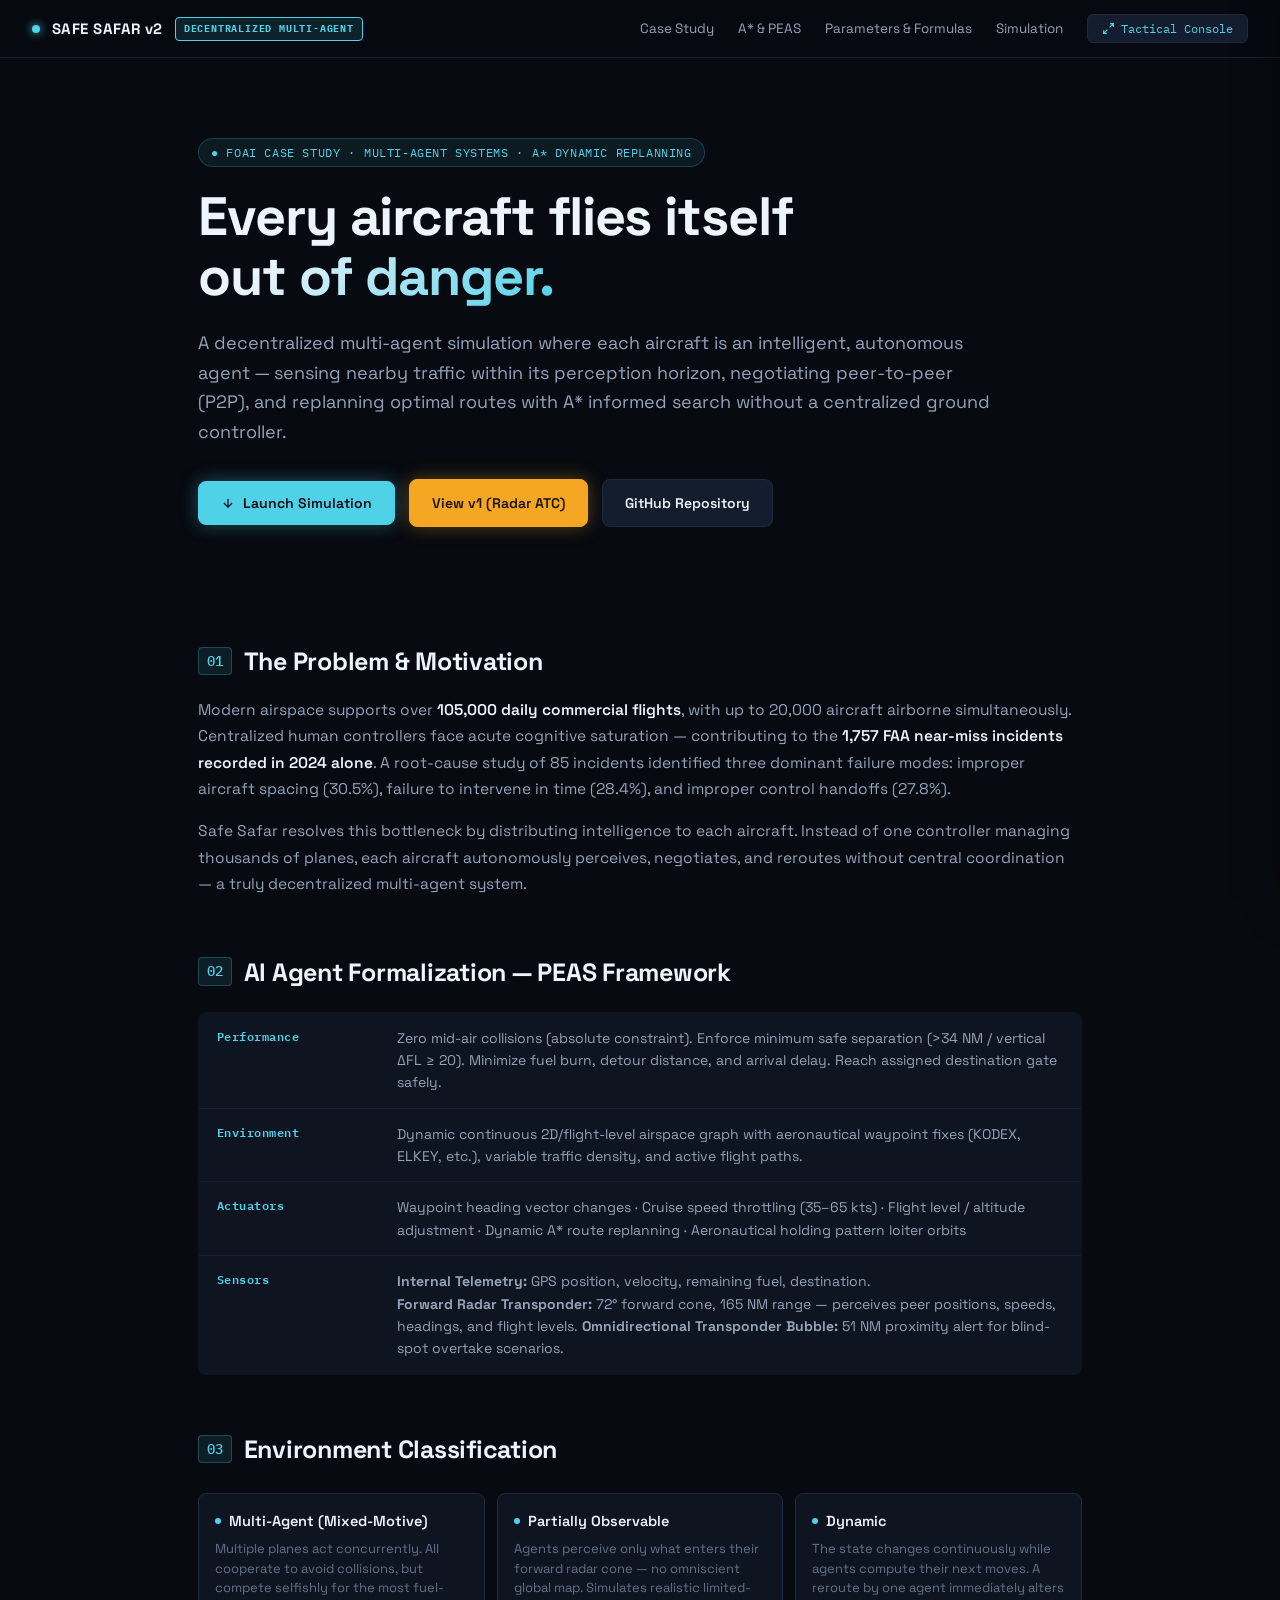
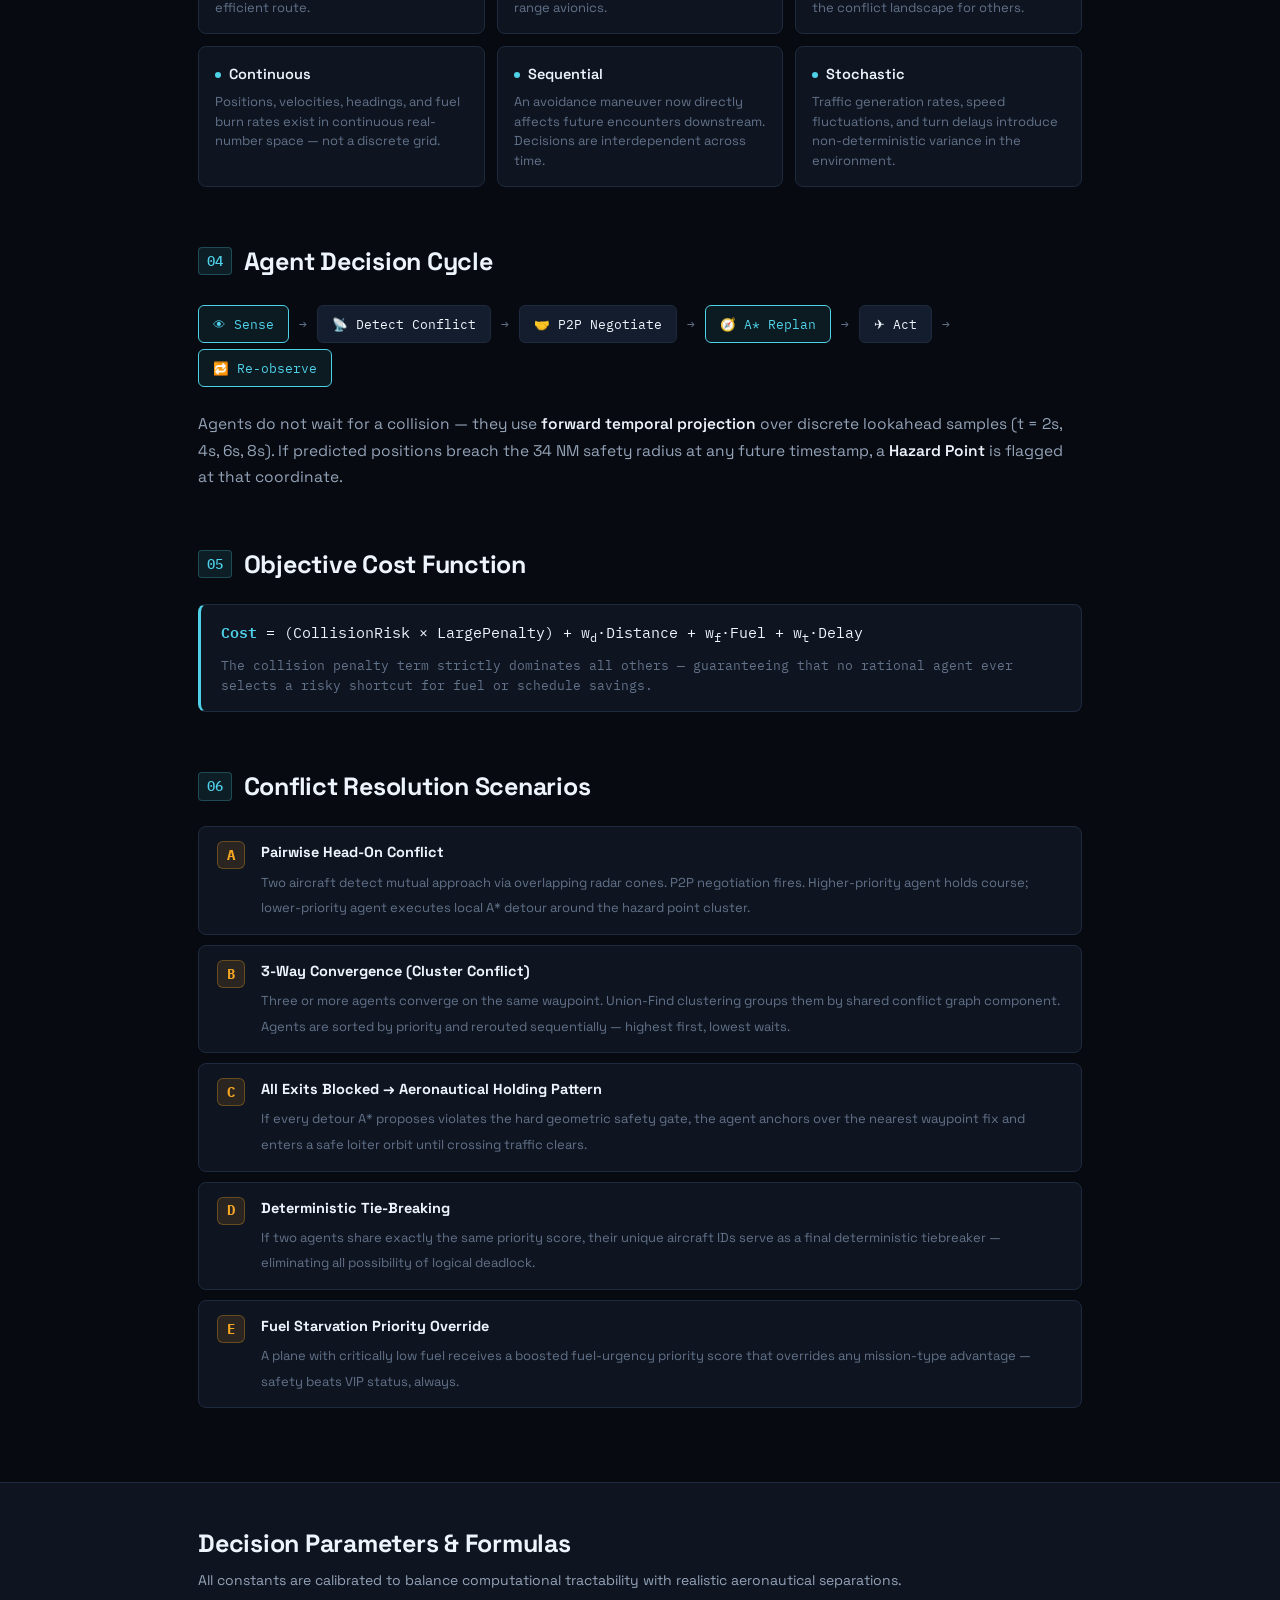
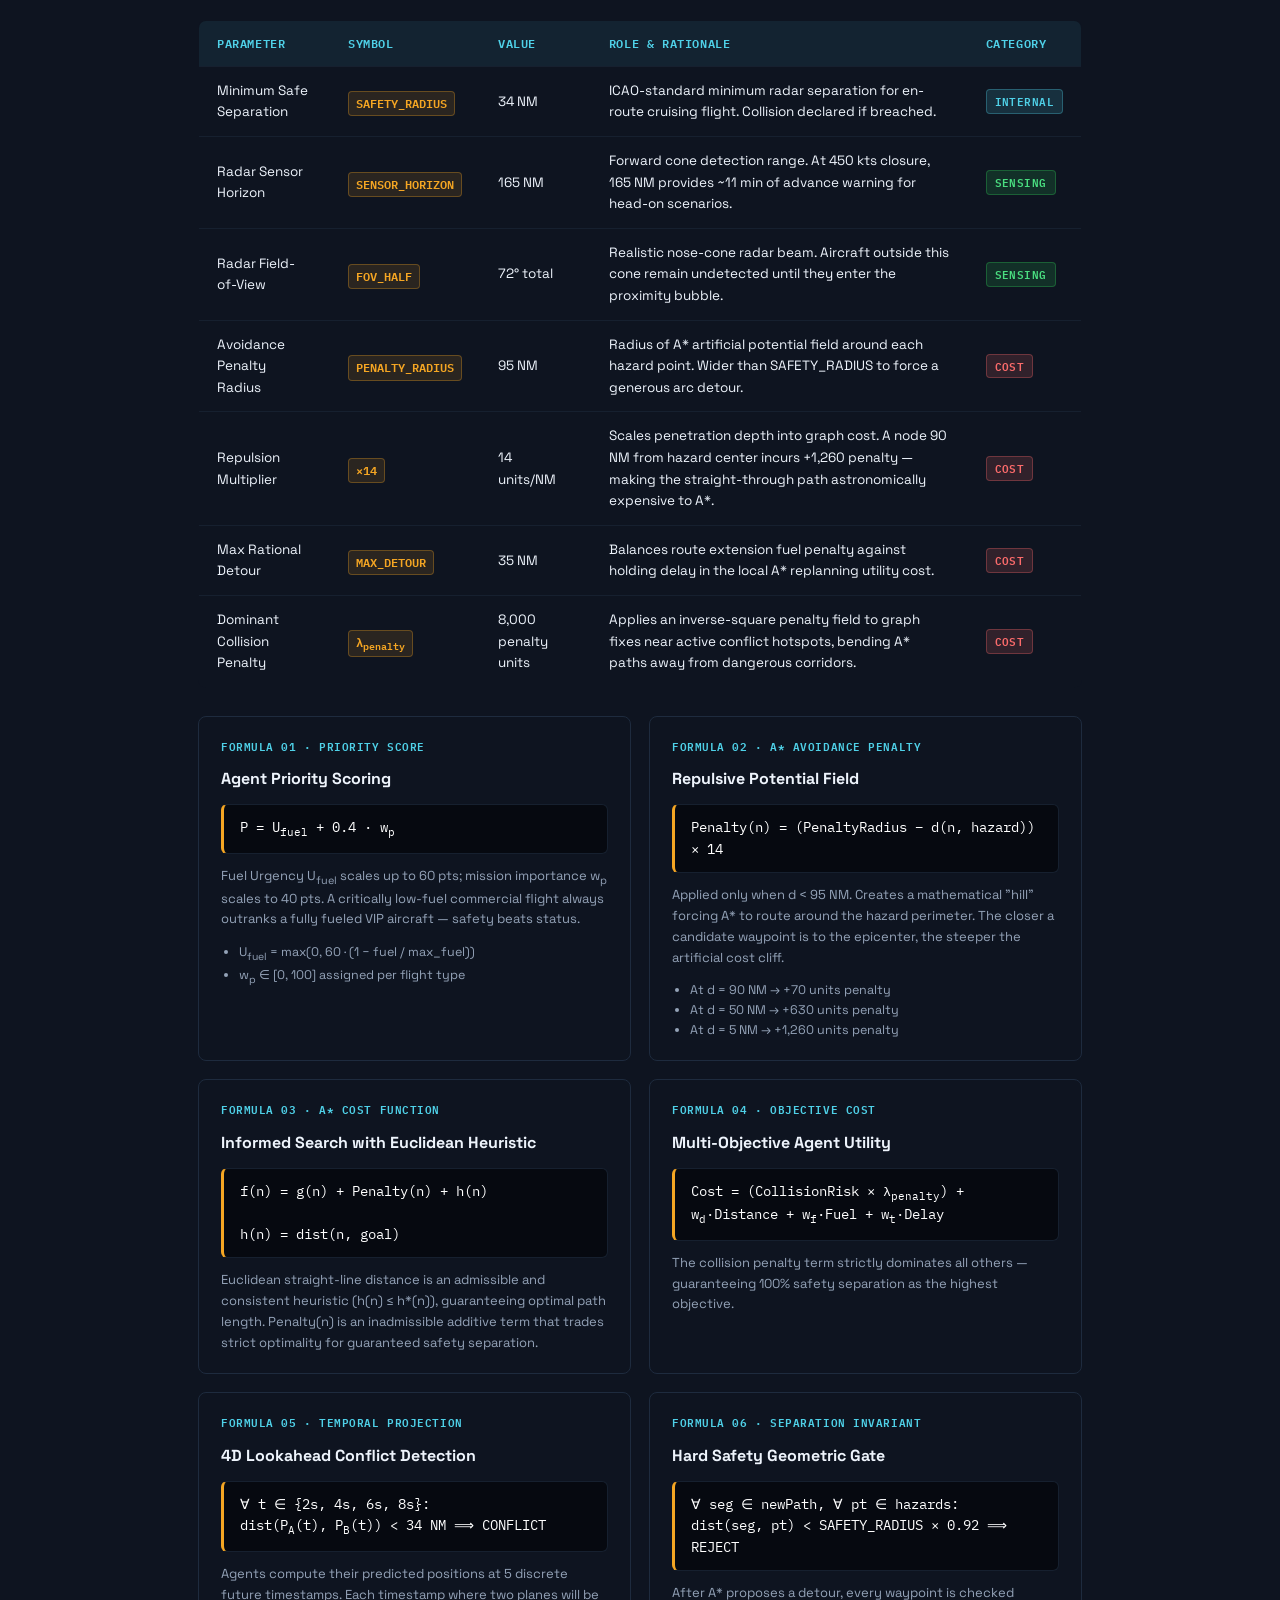
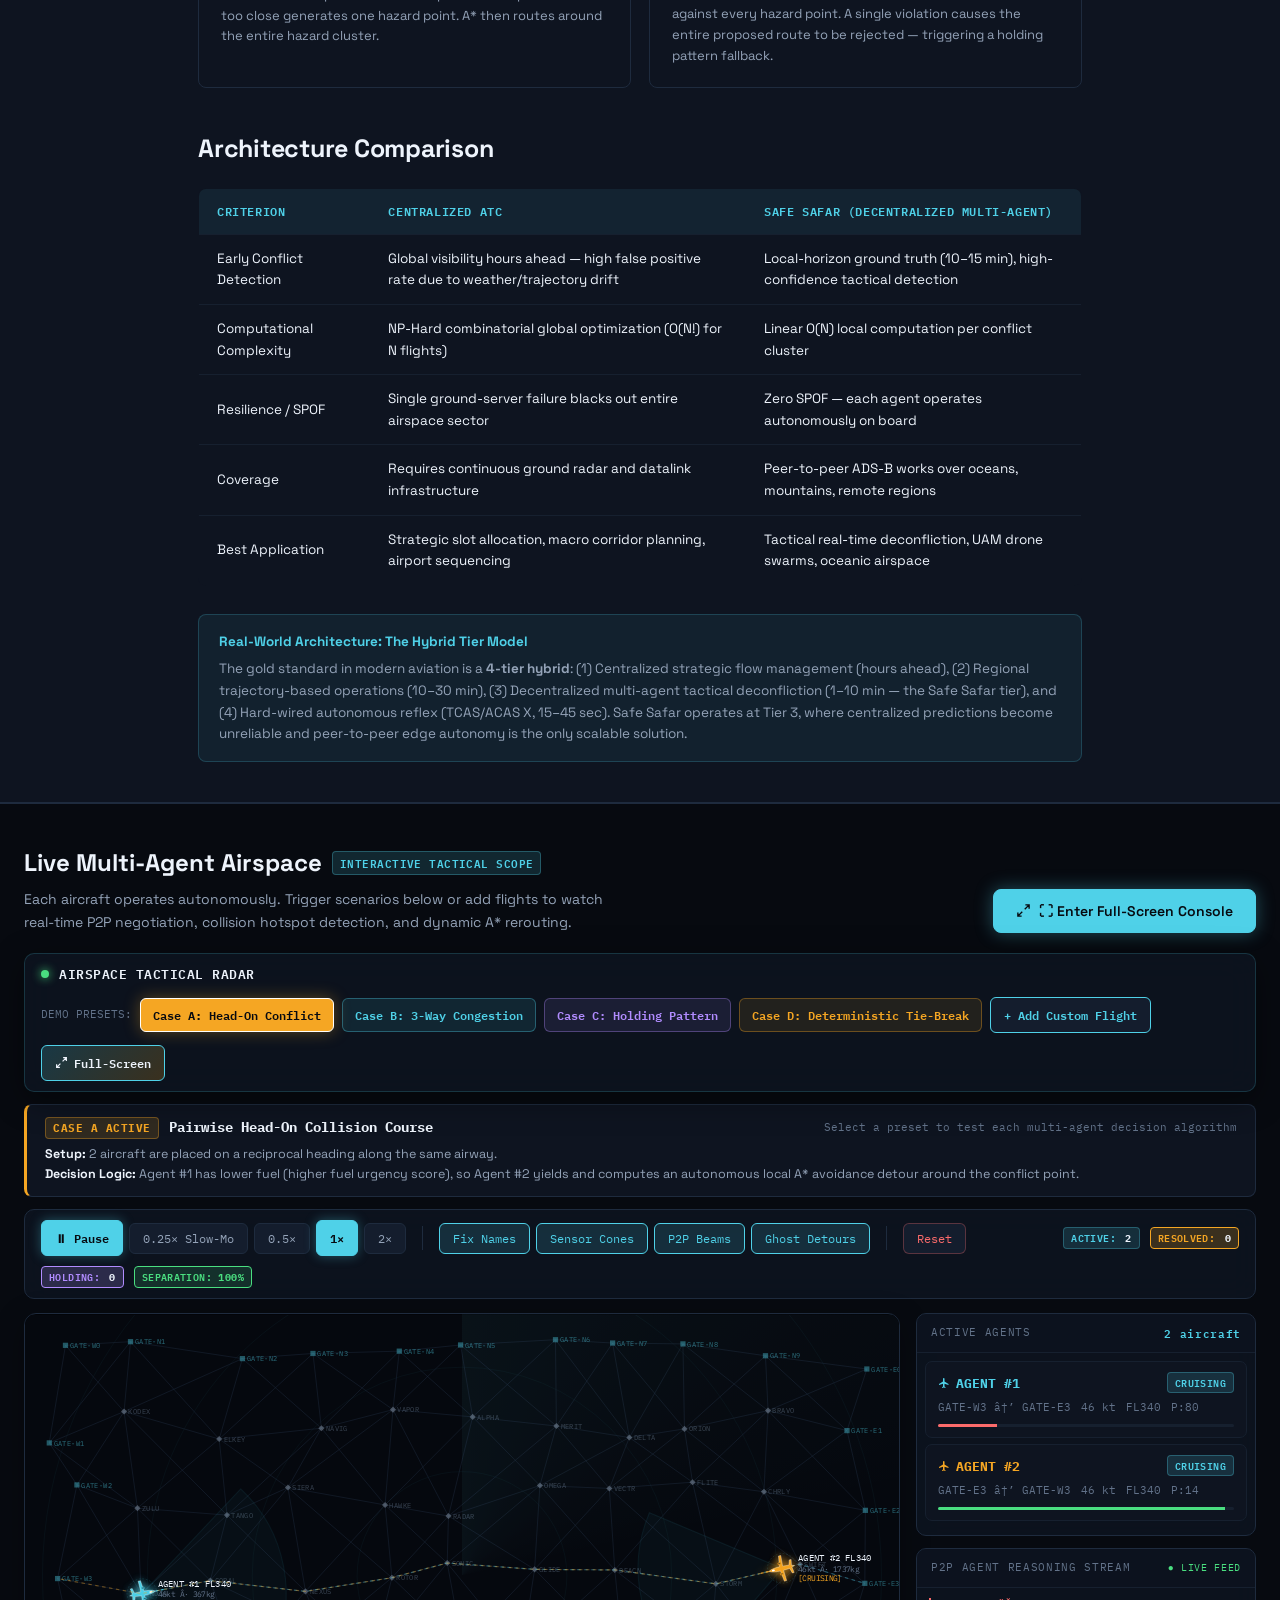
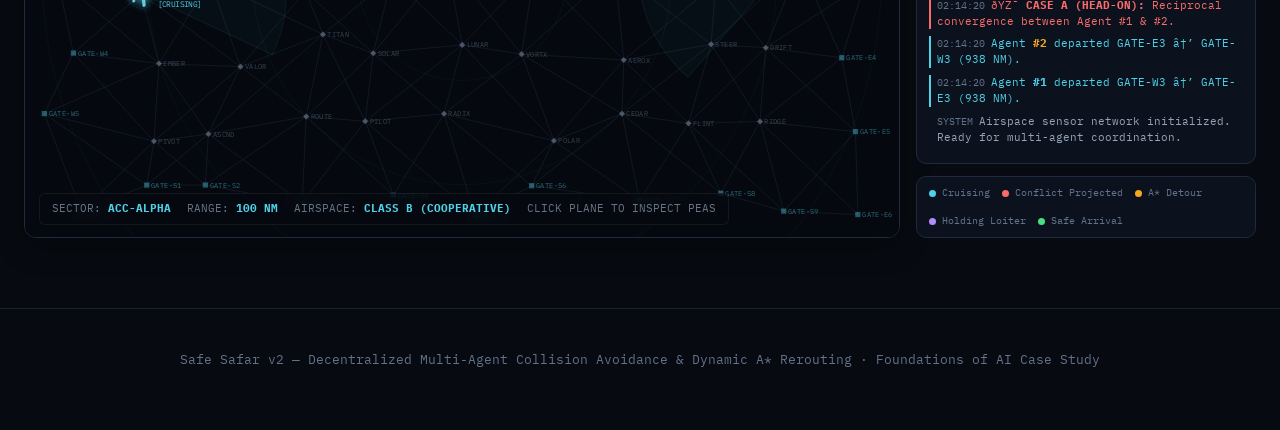
==== commit ead5c760: "Split simulation into modular HTML, CSS, and JS files" ====
--- a/index.html
+++ b/index.html
@@ -1,1206 +1,571 @@
 <!DOCTYPE html>
 <html lang="en">
+
 <head>
-<meta charset="UTF-8">
-<meta name="viewport" content="width=device-width, initial-scale=1.0">
-<title>Skylane — Multi-Agent Air Traffic Collision Avoidance</title>
-<link rel="preconnect" href="https://fonts.googleapis.com">
-<link rel="preconnect" href="https://fonts.gstatic.com" crossorigin>
-<link href="https://fonts.googleapis.com/css2?family=Space+Grotesk:wght@400;500;600;700&family=IBM+Plex+Mono:wght@400;500;600&display=swap" rel="stylesheet">
-<style>
-  :root{
-    --bg:#0A0E16;
-    --bg-panel:#10161F;
-    --bg-elevated:#161D29;
-    --bg-elevated-2:#1B2430;
-    --border:#232C3A;
-    --border-soft:#1A2230;
-    --text:#E7ECF3;
-    --text-dim:#8B96A8;
-    --text-faint:#5C6779;
-    --amber:#F5A623;
-    --cyan:#4FD1E8;
-    --rose:#FB6B6B;
-    --violet:#B18CFF;
-    --green:#4ADE80;
-    --font-display:'Space Grotesk', system-ui, -apple-system, 'Segoe UI', sans-serif;
-    --font-mono:'IBM Plex Mono', 'SF Mono', Consolas, monospace;
-  }
-  @media (prefers-color-scheme: light){
-    :root:not([data-theme="dark"]){
-      --bg:#F3F5F9;
-      --bg-panel:#FFFFFF;
-      --bg-elevated:#EEF1F6;
-      --bg-elevated-2:#E5E9F0;
-      --border:#D6DDE7;
-      --border-soft:#E1E6EE;
-      --text:#141B26;
-      --text-dim:#5B6577;
-      --text-faint:#8B95A6;
-      --amber:#B9700D;
-      --cyan:#0E7F94;
-      --rose:#C43F52;
-      --violet:#7256C9;
-      --green:#188753;
-    }
-  }
-  :root[data-theme="light"]{
-    --bg:#F3F5F9;
-    --bg-panel:#FFFFFF;
-    --bg-elevated:#EEF1F6;
-    --bg-elevated-2:#E5E9F0;
-    --border:#D6DDE7;
-    --border-soft:#E1E6EE;
-    --text:#141B26;
-    --text-dim:#5B6577;
-    --text-faint:#8B95A6;
-    --amber:#B9700D;
-    --cyan:#0E7F94;
-    --rose:#C43F52;
-    --violet:#7256C9;
-    --green:#188753;
-  }
-  *{box-sizing:border-box;}
-  html,body{margin:0;padding:0;}
-  body{
-    background:var(--bg);
-    color:var(--text);
-    font-family:var(--font-display);
-    line-height:1.6;
-    -webkit-font-smoothing:antialiased;
-  }
-  ::selection{background:var(--amber);color:#0A0E16;}
-  a{color:var(--cyan);}
-
-  /* ============ TOP NAV ============ */
-  .topbar{
-    position:sticky;top:0;z-index:50;
-    display:flex;align-items:center;justify-content:space-between;
-    padding:14px 28px;
-    background:color-mix(in srgb, var(--bg) 88%, transparent);
-    backdrop-filter:blur(10px);
-    border-bottom:1px solid var(--border-soft);
-  }
-  .brand{display:flex;align-items:center;gap:10px;font-weight:600;letter-spacing:.02em;}
-  .brand .dot{width:9px;height:9px;border-radius:50%;background:var(--amber);box-shadow:0 0 10px var(--amber);}
-  .topnav{display:flex;gap:22px;font-size:14px;color:var(--text-dim);}
-  .topnav a{color:var(--text-dim);text-decoration:none;transition:color .15s;}
-  .topnav a:hover{color:var(--text);}
-
-  /* ============ HERO / EXPLANATION ============ */
-  .wrap{max-width:900px;margin:0 auto;padding:0 28px;}
-  .hero{padding:88px 0 56px;}
-  .hero .kicker{color:var(--amber);font-family:var(--font-mono);font-size:13px;margin-bottom:18px;}
-  .hero h1{
-    font-size:clamp(34px,5vw,56px);
-    line-height:1.08;
-    margin:0 0 22px;
-    font-weight:700;
-    letter-spacing:-.01em;
-    max-width:15ch;
-  }
-  .hero p.lead{
-    font-size:18px;
-    color:var(--text-dim);
-    max-width:62ch;
-    margin:0 0 30px;
-  }
-  .hero-actions{display:flex;gap:12px;flex-wrap:wrap;}
-  .btn{
-    font-family:var(--font-display);
-    font-size:14px;font-weight:600;
-    padding:12px 20px;border-radius:8px;
-    border:1px solid var(--border);
-    background:var(--bg-elevated);
-    color:var(--text);
-    cursor:pointer;
-    transition:.15s border-color, .15s transform;
-    text-decoration:none;
-    display:inline-flex;align-items:center;gap:8px;
-  }
-  .btn:hover{border-color:var(--amber);}
-  .btn:active{transform:scale(.98);}
-  .btn.primary{background:var(--amber);color:#1A1200;border-color:var(--amber);}
-  .btn.primary:hover{filter:brightness(1.08);}
-
-  section.article{padding:8px 0 64px;}
-  section.article h2{
-    font-size:26px;font-weight:600;margin:56px 0 16px;
-    letter-spacing:-.005em;
-  }
-  section.article h2 .num{color:var(--text-faint);font-family:var(--font-mono);font-weight:400;font-size:16px;margin-right:10px;}
-  section.article p{color:var(--text-dim);font-size:15.5px;max-width:68ch;margin:0 0 14px;}
-  section.article p strong{color:var(--text);font-weight:600;}
-  code.inline{
-    font-family:var(--font-mono);font-size:.88em;
-    background:var(--bg-elevated);border:1px solid var(--border-soft);
-    padding:1px 6px;border-radius:4px;color:var(--cyan);
-  }
-
-  .formula{
-    font-family:var(--font-mono);
-    background:var(--bg-panel);
-    border:1px solid var(--border);
-    border-left:3px solid var(--cyan);
-    padding:16px 20px;border-radius:6px;
-    margin:18px 0;font-size:15px;color:var(--text);
-    overflow-x:auto;
-  }
-  .formula .k{color:var(--cyan);}
-  .formula small{display:block;color:var(--text-faint);margin-top:8px;font-size:12.5px;}
-
-  table.peas{width:100%;border-collapse:collapse;margin:18px 0 8px;font-size:14.5px;}
-  table.peas th, table.peas td{
-    text-align:left;padding:11px 14px;border-bottom:1px solid var(--border-soft);
-    vertical-align:top;
-  }
-  table.peas th{
-    color:var(--text-faint);font-weight:600;font-size:12px;
-    font-family:var(--font-mono);letter-spacing:.02em;
-    width:190px;
-  }
-  table.peas td{color:var(--text-dim);}
-  table.peas tr:last-child td, table.peas tr:last-child th{border-bottom:none;}
-
-  .prop-grid{display:grid;grid-template-columns:1fr 1fr;gap:10px;margin:20px 0;}
-  @media (max-width:640px){.prop-grid{grid-template-columns:1fr;}}
-  .prop-card{
-    background:var(--bg-panel);border:1px solid var(--border-soft);
-    border-radius:8px;padding:14px 16px;
-  }
-  .prop-card .name{font-weight:600;font-size:14px;margin-bottom:4px;color:var(--text);}
-  .prop-card .desc{font-size:13px;color:var(--text-faint);line-height:1.5;}
-
-  .loop{
-    display:flex;flex-wrap:wrap;gap:0;align-items:center;
-    margin:22px 0;font-family:var(--font-mono);font-size:13px;
-  }
-  .loop .step{
-    background:var(--bg-elevated);border:1px solid var(--border);
-    padding:9px 14px;border-radius:6px;color:var(--text);
-  }
-  .loop .arrow{color:var(--text-faint);padding:0 8px;}
-
-  .case-list{display:grid;gap:10px;margin:18px 0;}
-  .case{
-    background:var(--bg-panel);border:1px solid var(--border-soft);
-    border-radius:8px;padding:14px 16px;display:flex;gap:14px;
-  }
-  .case .letter{
-    font-family:var(--font-mono);color:var(--amber);font-weight:600;
-    font-size:14px;flex-shrink:0;width:20px;
-  }
-  .case .body b{display:block;color:var(--text);font-size:14px;margin-bottom:3px;}
-  .case .body span{color:var(--text-faint);font-size:13px;line-height:1.5;}
-
-  .scroll-cta{
-    display:flex;align-items:center;gap:10px;color:var(--text-faint);
-    font-family:var(--font-mono);font-size:12.5px;margin-top:10px;
-  }
-  .scroll-cta svg{animation:bob 1.6s ease-in-out infinite;}
-  @keyframes bob{0%,100%{transform:translateY(0);}50%{transform:translateY(5px);}}
-
-  /* ============ SIMULATION ============ */
-  .sim-section{
-    border-top:1px solid var(--border-soft);
-    background:var(--bg-panel);
-    padding:40px 0 60px;
-  }
-  .sim-wrap{max-width:1320px;margin:0 auto;padding:0 24px;}
-  .sim-header{display:flex;justify-content:space-between;align-items:flex-end;flex-wrap:wrap;gap:16px;margin-bottom:20px;}
-  .sim-header h2{font-size:24px;margin:0 0 6px;font-weight:600;}
-  .sim-header p{color:var(--text-faint);font-size:13.5px;margin:0;max-width:60ch;}
-
-  .toolbar{
-    display:flex;align-items:center;gap:10px;flex-wrap:wrap;
-    background:var(--bg-elevated);border:1px solid var(--border);
-    border-radius:10px;padding:10px 14px;margin-bottom:16px;
-  }
-  .toolbar .group{display:flex;align-items:center;gap:6px;}
-  .toolbar .sep{width:1px;height:22px;background:var(--border);margin:0 6px;}
-  .icon-btn{
-    font-family:var(--font-mono);font-size:12.5px;
-    background:var(--bg-panel);border:1px solid var(--border);
-    color:var(--text-dim);padding:7px 12px;border-radius:6px;cursor:pointer;
-    transition:.15s;white-space:nowrap;
-  }
-  .icon-btn:hover{color:var(--text);border-color:var(--text-faint);}
-  .icon-btn.active{background:var(--amber);color:#1A1200;border-color:var(--amber);}
-  .icon-btn.on{background:var(--green);color:#062011;border-color:var(--green);}
-  #addFlightBtn{
-    background:var(--amber);color:#1A1200;border-color:var(--amber);font-weight:600;
-  }
-  #addFlightBtn:hover{filter:brightness(1.08);}
-  .stat-pill{
-    font-family:var(--font-mono);font-size:12px;color:var(--text-faint);
-    padding:6px 10px;background:var(--bg-panel);border:1px solid var(--border-soft);
-    border-radius:20px;
-  }
-  .stat-pill b{color:var(--text);}
-
-  .sim-grid{display:grid;grid-template-columns:1fr 300px;gap:16px;}
-  @media (max-width:980px){.sim-grid{grid-template-columns:1fr;}}
-  .sim-grid.panel-hidden{grid-template-columns:1fr;}
-
-  .radar-box{
-    position:relative;
-    background:var(--bg);
-    border:1px solid var(--border);
-    border-radius:12px;
-    overflow:hidden;
-  }
-  #radar{display:block;width:100%;height:auto;aspect-ratio:1000/600;cursor:crosshair;}
-  .radar-sweep{
-    position:absolute;inset:0;pointer-events:none;
-    background:conic-gradient(from 0deg, color-mix(in srgb, var(--cyan) 10%, transparent), transparent 20%);
-    animation:sweep 6s linear infinite;
-    opacity:.5;mix-blend-mode:screen;
-  }
-  @keyframes sweep{from{transform:rotate(0deg);}to{transform:rotate(360deg);}}
-
-  .side-col{display:flex;flex-direction:column;gap:14px;min-width:0;}
-  .panel{
-    background:var(--bg-elevated);border:1px solid var(--border);
-    border-radius:10px;overflow:hidden;display:flex;flex-direction:column;
-  }
-  .panel-title{
-    padding:10px 14px;border-bottom:1px solid var(--border-soft);
-    font-family:var(--font-mono);font-size:11.5px;letter-spacing:.04em;
-    color:var(--text-faint);display:flex;justify-content:space-between;align-items:center;
-  }
-  .fleet-list{max-height:260px;overflow-y:auto;padding:8px;}
-  .fleet-empty{color:var(--text-faint);font-size:13px;padding:18px 12px;text-align:center;}
-  .flight-card{
-    background:var(--bg-panel);border:1px solid var(--border-soft);
-    border-radius:8px;padding:10px 12px;margin-bottom:6px;cursor:pointer;
-    transition:.15s border-color;
-  }
-  .flight-card:hover{border-color:var(--text-faint);}
-  .flight-card .row1{display:flex;justify-content:space-between;align-items:center;margin-bottom:5px;}
-  .flight-card .fid{font-family:var(--font-mono);font-weight:600;font-size:13px;}
-  .badge{
-    font-family:var(--font-mono);font-size:10px;padding:2px 7px;border-radius:20px;
-    text-transform:uppercase;letter-spacing:.03em;
-  }
-  .badge.cruising{background:color-mix(in srgb, var(--cyan) 18%, transparent);color:var(--cyan);}
-  .badge.conflict_detected{background:color-mix(in srgb, var(--rose) 20%, transparent);color:var(--rose);}
-  .badge.rerouting{background:color-mix(in srgb, var(--amber) 20%, transparent);color:var(--amber);}
-  .badge.holding{background:color-mix(in srgb, var(--violet) 20%, transparent);color:var(--violet);}
-  .badge.landed{background:color-mix(in srgb, var(--green) 20%, transparent);color:var(--green);}
-  .flight-card .meta{display:flex;gap:10px;font-family:var(--font-mono);font-size:11px;color:var(--text-faint);}
-  .flight-card .fuelbar{height:3px;background:var(--border);border-radius:2px;margin-top:8px;overflow:hidden;}
-  .flight-card .fuelbar i{display:block;height:100%;background:var(--green);}
-
-  .log-list{max-height:220px;overflow-y:auto;padding:10px 12px;font-family:var(--font-mono);font-size:11.5px;}
-  .log-line{margin-bottom:7px;line-height:1.45;color:var(--text-dim);}
-  .log-line .t{color:var(--text-faint);margin-right:6px;}
-  .log-line.conflict{color:var(--rose);}
-  .log-line.reroute{color:var(--amber);}
-  .log-line.holding{color:var(--violet);}
-  .log-line.landed{color:var(--green);}
-  .log-empty{color:var(--text-faint);}
-
-  .legend{display:flex;flex-wrap:wrap;gap:12px;padding:10px 14px;font-family:var(--font-mono);font-size:11px;color:var(--text-faint);}
-  .legend span{display:inline-flex;align-items:center;gap:6px;}
-  .legend i{width:8px;height:8px;border-radius:50%;display:inline-block;}
-
-  /* Config drawer */
-  .drawer-backdrop{
-    position:fixed;inset:0;background:rgba(0,0,0,.5);z-index:100;
-    opacity:0;pointer-events:none;transition:opacity .2s;
-  }
-  .drawer-backdrop.open{opacity:1;pointer-events:auto;}
-  .drawer{
-    position:fixed;top:0;right:-380px;width:360px;height:100%;
-    background:var(--bg-elevated);border-left:1px solid var(--border);
-    z-index:101;transition:right .25s ease;
-    display:flex;flex-direction:column;
-  }
-  .drawer.open{right:0;}
-  .drawer-head{padding:18px 20px;border-bottom:1px solid var(--border-soft);display:flex;justify-content:space-between;align-items:center;}
-  .drawer-head h3{margin:0;font-size:16px;font-family:var(--font-mono);}
-  .drawer-close{background:none;border:none;color:var(--text-faint);font-size:20px;cursor:pointer;line-height:1;}
-  .drawer-body{padding:18px 20px;overflow-y:auto;flex:1;}
-  .field{margin-bottom:20px;}
-  .field label{
-    display:flex;justify-content:space-between;font-size:12.5px;color:var(--text-dim);
-    font-family:var(--font-mono);margin-bottom:8px;
-  }
-  .field label b{color:var(--text);}
-  .field input[type=range]{width:100%;accent-color:var(--amber);}
-  .field .readout{
-    background:var(--bg-panel);border:1px solid var(--border-soft);border-radius:6px;
-    padding:10px 12px;font-family:var(--font-mono);font-size:13px;color:var(--text-dim);
-    display:flex;justify-content:space-between;
-  }
-  .field .readout b{color:var(--text);}
-  .drawer-foot{padding:16px 20px;border-top:1px solid var(--border-soft);display:flex;gap:10px;}
-  .drawer-foot .btn{flex:1;justify-content:center;}
-
-  footer{
-    text-align:center;padding:36px 20px 50px;color:var(--text-faint);
-    font-size:12.5px;font-family:var(--font-mono);
-  }
-
-  @media (prefers-reduced-motion: reduce){
-    .radar-sweep, .scroll-cta svg{animation:none;}
-  }
-</style>
+  <meta charset="UTF-8">
+  <meta name="viewport" content="width=device-width, initial-scale=1.0">
+  <meta name="description" content="Safe Safar — A decentralized multi-agent air traffic collision avoidance and dynamic rerouting system built for the Foundations of AI (FOAI) case study.">
+  <title>Safe Safar v2 — Decentralized Multi-Agent Air Traffic Collision Avoidance</title>
+  <link rel="preconnect" href="https://fonts.googleapis.com">
+  <link rel="preconnect" href="https://fonts.gstatic.com" crossorigin>
+  <link
+    href="https://fonts.googleapis.com/css2?family=Space+Grotesk:wght@400;500;600;700&family=IBM+Plex+Mono:ital,wght@0,400;0,500;0,600;1,400&display=swap"
+    rel="stylesheet">
+  <link rel="stylesheet" href="src/css/simulation.css">
 </head>
+
 <body>
 
-<div class="topbar">
-  <div class="brand"><span class="dot"></span> SKYLANE ATC</div>
-  <div class="topnav">
-    <a href="#brief">Brief</a>
-    <a href="#algorithm">Algorithm</a>
-    <a href="#simulation">Simulation</a>
+  <!-- ================= TOP NAVIGATION ================= -->
+  <div class="topbar">
+    <div class="brand">
+      <span class="dot"></span>
+      <span>SAFE SAFAR v2</span>
+      <span class="agent-pill">Decentralized Multi-Agent</span>
+    </div>
+    <div class="topnav">
+      <a href="#brief">Case Study</a>
+      <a href="#algorithm">A* &amp; PEAS</a>
+      <a href="#parameters">Parameters &amp; Formulas</a>
+      <a href="#simulation">Simulation</a>
+      <button class="topnav-cta" id="launchFsTopNavBtn">
+        <svg width="13" height="13" viewBox="0 0 24 24" fill="none" stroke="currentColor" stroke-width="2.2"><path d="M15 3h6v6M9 21H3v-6M21 3l-7 7M3 21l7-7"/></svg>
+        Tactical Console
+      </button>
+    </div>
   </div>
-</div>
-
-<!-- ================= EXPLANATION ================= -->
-<div class="wrap">
-  <div class="hero" id="brief">
-    <div class="kicker">MULTI-AGENT SYSTEMS · INFORMED SEARCH · DYNAMIC PLANNING</div>
-    <h1>Every aircraft flies itself out of trouble.</h1>
-    <p class="lead">A simulated airspace where each aircraft is an autonomous agent — sensing nearby traffic, predicting conflicts before they happen, and negotiating a safe reroute with no central controller telling it what to do.</p>
-    <div class="hero-actions">
-      <a class="btn primary" href="#simulation">Run the simulation ↓</a>
-      <a class="btn" href="#algorithm">Read the algorithm</a>
-    </div>
+
+  <!-- ================= CASE STUDY ARTICLE ================= -->
+  <div class="wrap">
+    <div class="hero" id="brief">
+      <div class="kicker">
+        <span>● FOAI CASE STUDY</span>
+        <span>·</span>
+        <span>MULTI-AGENT SYSTEMS</span>
+        <span>·</span>
+        <span>A* DYNAMIC REPLANNING</span>
+      </div>
+      <h1>Every aircraft flies itself <br><span class="gradient">out of danger.</span></h1>
+      <p class="lead">
+        A decentralized multi-agent simulation where each aircraft is an intelligent, autonomous agent — sensing nearby traffic within its perception horizon, negotiating peer-to-peer (P2P), and replanning optimal routes with A* informed search without a centralized ground controller.
+      </p>
+      <div class="hero-actions">
+        <button class="btn primary" id="launchFsHeroBtn">
+          <svg width="14" height="14" viewBox="0 0 24 24" fill="none" stroke="currentColor" stroke-width="2"><path d="M12 5v14M5 12l7 7 7-7" /></svg>
+          Launch Simulation
+        </button>
+        <a href="safe safar.html" class="btn amber">View v1 (Radar ATC)</a>
+        <a href="https://github.com/Rithvikmukka/Safe-Safar---Multi-agent-air-traffic-collision-and-avoidance-system" class="btn" target="_blank" rel="noopener">GitHub Repository</a>
+      </div>
+    </div>
+
+    <section class="article" id="algorithm">
+
+      <h2><span class="num">01</span> The Problem &amp; Motivation</h2>
+      <p>
+        Modern airspace supports over <strong>105,000 daily commercial flights</strong>, with up to 20,000 aircraft airborne simultaneously. Centralized human controllers face acute cognitive saturation — contributing to the <strong>1,757 FAA near-miss incidents recorded in 2024 alone</strong>. A root-cause study of 85 incidents identified three dominant failure modes: improper aircraft spacing (30.5%), failure to intervene in time (28.4%), and improper control handoffs (27.8%).
+      </p>
+      <p>
+        Safe Safar resolves this bottleneck by distributing intelligence to each aircraft. Instead of one controller managing thousands of planes, each aircraft autonomously perceives, negotiates, and reroutes without central coordination — a truly decentralized multi-agent system.
+      </p>
+
+      <h2><span class="num">02</span> AI Agent Formalization — PEAS Framework</h2>
+      <table class="peas">
+        <tr>
+          <th>Performance</th>
+          <td>Zero mid-air collisions (absolute constraint). Enforce minimum safe separation (&gt;34 NM / vertical ΔFL ≥ 20). Minimize fuel burn, detour distance, and arrival delay. Reach assigned destination gate safely.</td>
+        </tr>
+        <tr>
+          <th>Environment</th>
+          <td>Dynamic continuous 2D/flight-level airspace graph with aeronautical waypoint fixes (KODEX, ELKEY, etc.), variable traffic density, and active flight paths.</td>
+        </tr>
+        <tr>
+          <th>Actuators</th>
+          <td>Waypoint heading vector changes · Cruise speed throttling (35–65 kts) · Flight level / altitude adjustment · Dynamic A* route replanning · Aeronautical holding pattern loiter orbits</td>
+        </tr>
+        <tr>
+          <th>Sensors</th>
+          <td><strong>Internal Telemetry:</strong> GPS position, velocity, remaining fuel, destination. <br><strong>Forward Radar Transponder:</strong> 72° forward cone, 165 NM range — perceives peer positions, speeds, headings, and flight levels. <strong>Omnidirectional Transponder Bubble:</strong> 51 NM proximity alert for blind-spot overtake scenarios.</td>
+        </tr>
+      </table>
+
+      <h2><span class="num">03</span> Environment Classification</h2>
+      <div class="prop-grid">
+        <div class="prop-card"><div class="name">Multi-Agent (Mixed-Motive)</div><div class="desc">Multiple planes act concurrently. All cooperate to avoid collisions, but compete selfishly for the most fuel-efficient route.</div></div>
+        <div class="prop-card"><div class="name">Partially Observable</div><div class="desc">Agents perceive only what enters their forward radar cone — no omniscient global map. Simulates realistic limited-range avionics.</div></div>
+        <div class="prop-card"><div class="name">Dynamic</div><div class="desc">The state changes continuously while agents compute their next moves. A reroute by one agent immediately alters the conflict landscape for others.</div></div>
+        <div class="prop-card"><div class="name">Continuous</div><div class="desc">Positions, velocities, headings, and fuel burn rates exist in continuous real-number space — not a discrete grid.</div></div>
+        <div class="prop-card"><div class="name">Sequential</div><div class="desc">An avoidance maneuver now directly affects future encounters downstream. Decisions are interdependent across time.</div></div>
+        <div class="prop-card"><div class="name">Stochastic</div><div class="desc">Traffic generation rates, speed fluctuations, and turn delays introduce non-deterministic variance in the environment.</div></div>
+      </div>
+
+      <h2><span class="num">04</span> Agent Decision Cycle</h2>
+      <div class="loop">
+        <span class="step active-step">👁 Sense</span>
+        <span class="arrow">→</span>
+        <span class="step">📡 Detect Conflict</span>
+        <span class="arrow">→</span>
+        <span class="step">🤝 P2P Negotiate</span>
+        <span class="arrow">→</span>
+        <span class="step active-step">🧭 A* Replan</span>
+        <span class="arrow">→</span>
+        <span class="step">✈ Act</span>
+        <span class="arrow">→</span>
+        <span class="step active-step">🔁 Re-observe</span>
+      </div>
+      <p>
+        Agents do not wait for a collision — they use <strong>forward temporal projection</strong> over discrete lookahead samples (t = 2s, 4s, 6s, 8s). If predicted positions breach the 34 NM safety radius at any future timestamp, a <strong>Hazard Point</strong> is flagged at that coordinate.
+      </p>
+
+      <h2><span class="num">05</span> Objective Cost Function</h2>
+      <div class="formula">
+        <span class="k">Cost</span> = (CollisionRisk × LargePenalty) + w<sub>d</sub>·Distance + w<sub>f</sub>·Fuel + w<sub>t</sub>·Delay
+        <small>The collision penalty term strictly dominates all others — guaranteeing that no rational agent ever selects a risky shortcut for fuel or schedule savings.</small>
+      </div>
+
+      <h2><span class="num">06</span> Conflict Resolution Scenarios</h2>
+      <div class="case-list">
+        <div class="case">
+          <span class="letter">A</span>
+          <div class="body">
+            <b>Pairwise Head-On Conflict</b>
+            <span>Two aircraft detect mutual approach via overlapping radar cones. P2P negotiation fires. Higher-priority agent holds course; lower-priority agent executes local A* detour around the hazard point cluster.</span>
+          </div>
+        </div>
+        <div class="case">
+          <span class="letter">B</span>
+          <div class="body">
+            <b>3-Way Convergence (Cluster Conflict)</b>
+            <span>Three or more agents converge on the same waypoint. Union-Find clustering groups them by shared conflict graph component. Agents are sorted by priority and rerouted sequentially — highest first, lowest waits.</span>
+          </div>
+        </div>
+        <div class="case">
+          <span class="letter">C</span>
+          <div class="body">
+            <b>All Exits Blocked → Aeronautical Holding Pattern</b>
+            <span>If every detour A* proposes violates the hard geometric safety gate, the agent anchors over the nearest waypoint fix and enters a safe loiter orbit until crossing traffic clears.</span>
+          </div>
+        </div>
+        <div class="case">
+          <span class="letter">D</span>
+          <div class="body">
+            <b>Deterministic Tie-Breaking</b>
+            <span>If two agents share exactly the same priority score, their unique aircraft IDs serve as a final deterministic tiebreaker — eliminating all possibility of logical deadlock.</span>
+          </div>
+        </div>
+        <div class="case">
+          <span class="letter">E</span>
+          <div class="body">
+            <b>Fuel Starvation Priority Override</b>
+            <span>A plane with critically low fuel receives a boosted fuel-urgency priority score that overrides any mission-type advantage — safety beats VIP status, always.</span>
+          </div>
+        </div>
+      </div>
+
+    </section>
   </div>
 
-  <section class="article">
-    <h2><span class="num">01</span>The problem</h2>
-    <p>Modern airspace is dense and getting denser — tens of thousands of aircraft airborne at once, all funneled through the same corridors and approach paths. Today, keeping them apart is still largely the job of a small number of human controllers watching a radar screen. That works, until it doesn't: fatigue, understaffing, and a missed call are enough to turn two aircraft's flight paths into a near-miss.</p>
-    <p>The system built here takes a different approach. Instead of one central authority tracking every aircraft, <strong>each aircraft is its own agent</strong> — it senses what's around it, predicts where conflicts will happen before they're urgent, and reroutes itself, in coordination with the other aircraft involved.</p>
-
-    <h2><span class="num">02</span>Framing it as an agent — PEAS</h2>
-    <p>Before writing any search or planning logic, it helps to state precisely what each aircraft agent is trying to do, where it operates, and what it can sense and act on.</p>
-    <table class="peas">
-      <tr><th>Performance</th><td>Avoid collisions, keep safe separation, minimize fuel burn, minimize distance and delay, reach the destination.</td></tr>
-      <tr><th>Environment</th><td>A shared, dynamic airspace containing other aircraft, restricted zones, and changing conditions.</td></tr>
-      <tr><th>Actuators</th><td>Change heading, change altitude, change speed, select or replan a route.</td></tr>
-      <tr><th>Sensors</th><td>Own position, velocity and fuel; positions and predicted trajectories of nearby aircraft.</td></tr>
-    </table>
-    <div class="formula">
-      <span class="k">Cost</span> = (CollisionRisk × LargePenalty) + DistanceCost + FuelCost + DelayCost
-      <small>The collision term dominates every other term — an agent will never take a shorter route that creates an unsafe situation.</small>
-    </div>
-
-    <h2><span class="num">03</span>What kind of environment is this?</h2>
-    <p>The nature of the environment determines which techniques even apply. This one is:</p>
-    <div class="prop-grid">
-      <div class="prop-card"><div class="name">Multi-agent</div><div class="desc">Many aircraft act at once, and each one's decisions change what the others should do.</div></div>
-      <div class="prop-card"><div class="name">Dynamic</div><div class="desc">The airspace keeps changing while an agent is still deciding — it can't pause the world to think.</div></div>
-      <div class="prop-card"><div class="name">Partially observable</div><div class="desc">An aircraft senses nearby traffic, not the entire global airspace at once.</div></div>
-      <div class="prop-card"><div class="name">Sequential</div><div class="desc">Today's reroute shapes tomorrow's conflicts — decisions compound over time.</div></div>
-      <div class="prop-card"><div class="name">Stochastic</div><div class="desc">Weather and other aircraft's behavior can't be predicted with certainty.</div></div>
-      <div class="prop-card"><div class="name">Cooperative / mixed-motive</div><div class="desc">All agents share a safety goal, but each also wants its own fastest, cheapest route.</div></div>
-    </div>
-  </section>
-</div>
-
-<div class="wrap" id="algorithm">
-  <section class="article">
-    <h2><span class="num">04</span>How each agent thinks</h2>
-    <p><strong>Step 1 — the airspace is a graph.</strong> Waypoints are laid out across the sky as nodes; edges connect nearby waypoints. Every aircraft's flight is, underneath, a path-search problem on this graph.</p>
-
-    <p><strong>Step 2 — plan the initial route with A*.</strong> A* is the natural fit: unlike breadth/depth-first search it accounts for cost, and unlike Dijkstra it doesn't waste time exploring in every direction — the heuristic keeps it aimed at the destination.</p>
-    <div class="formula">
-      <span class="k">f(n)</span> = g(n) + h(n)
-      <small>g(n) — actual cost from the start to node n. h(n) — straight-line estimate from n to the destination. A* always expands the node with the lowest f(n) next.</small>
-    </div>
-
-    <p><strong>Step 3 — predict conflicts before they happen.</strong> Every tick, each agent projects its own and nearby aircraft's positions a few seconds into the future along their current paths — not just checking where everyone is <em>right now</em>.</p>
-    <div class="formula">
-      <span class="k">IF</span> distance(predicted_A(t), predicted_B(t)) &lt; SafetyThreshold <span class="k">for any future t</span> → conflict predicted
-    </div>
-
-    <p><strong>Steps 4–5 — resolve it.</strong> When a conflict is predicted, the system doesn't reroute everyone — it reasons about who should move.</p>
-    <div class="case-list">
-      <div class="case"><span class="letter">A</span><div class="body"><b>Two aircraft, one conflict</b><span>The lower-priority aircraft reroutes around the conflict zone; the higher-priority one holds its course.</span></div></div>
-      <div class="case"><span class="letter">B</span><div class="body"><b>Three or more aircraft, shared zone</b><span>The group is sorted by priority. The top one keeps its path; each other aircraft reroutes around everyone already committed above it.</span></div></div>
-      <div class="case"><span class="letter">C</span><div class="body"><b>No safe alternative exists</b><span>If every candidate route is still unsafe, the aircraft holds — slows down and loiters — and re-attempts pathfinding shortly after.</span></div></div>
-      <div class="case"><span class="letter">D</span><div class="body"><b>Priority tie</b><span>Broken deterministically: the lower-numbered flight yields, so the system never stalls with two aircraft waiting on each other.</span></div></div>
-      <div class="case"><span class="letter">E</span><div class="body"><b>Cascading conflicts</b><span>A reroute can create a new conflict with a third aircraft. The continuous observe–replan loop below catches this on the very next tick.</span></div></div>
-    </div>
-
-    <p><strong>Step 6 — never stop replanning.</strong> No aircraft plans once and commits blindly. Every agent runs this loop continuously, for as long as it's airborne:</p>
-    <div class="loop">
-      <span class="step">Observe</span><span class="arrow">→</span>
-      <span class="step">Detect</span><span class="arrow">→</span>
-      <span class="step">Reason</span><span class="arrow">→</span>
-      <span class="step">Replan (A*)</span><span class="arrow">→</span>
-      <span class="step">Act</span><span class="arrow">→</span>
-      <span class="step">Re-observe</span>
-    </div>
-
-    <div class="scroll-cta">
-      <span>The simulation below implements exactly this loop, live</span>
-      <svg width="14" height="14" viewBox="0 0 24 24" fill="none" stroke="currentColor" stroke-width="2"><path d="M12 5v14M5 12l7 7 7-7"/></svg>
-    </div>
-  </section>
-</div>
-
-<!-- ================= SIMULATION ================= -->
-<div class="sim-section" id="simulation">
-  <div class="sim-wrap">
-    <div class="sim-header">
-      <div>
-        <h2>Live airspace</h2>
-        <p>Add flights, tune their fuel and priority, and watch the observe → detect → reason → replan loop run in real time.</p>
-      </div>
-    </div>
-
-    <div class="toolbar">
-      <button class="icon-btn" id="addFlightBtn">+ Add flight</button>
-      <div class="sep"></div>
-      <div class="group">
-        <button class="icon-btn active" id="playPauseBtn">⏸ Pause</button>
-        <button class="icon-btn" data-speed="0.5">0.5×</button>
-        <button class="icon-btn active" data-speed="1">1×</button>
-        <button class="icon-btn" data-speed="2">2×</button>
-      </div>
-      <div class="sep"></div>
-      <button class="icon-btn" id="togglePanelBtn">Hide panel</button>
-      <button class="icon-btn" id="resetBtn">Reset</button>
-      <div style="flex:1"></div>
-      <span class="stat-pill">Active: <b id="statActive">0</b></span>
-      <span class="stat-pill">Conflicts resolved: <b id="statResolved">0</b></span>
-      <span class="stat-pill">Holding: <b id="statHolding">0</b></span>
-    </div>
-
-    <div class="sim-grid" id="simGrid">
-      <div class="radar-box">
-        <canvas id="radar" width="1000" height="600"></canvas>
-        <div class="radar-sweep"></div>
-      </div>
-
-      <div class="side-col" id="sideCol">
-        <div class="panel">
-          <div class="panel-title">FLEET <span id="fleetCount">0 aircraft</span></div>
-          <div class="fleet-list" id="fleetList">
-            <div class="fleet-empty">No aircraft yet — add a flight to begin.</div>
-          </div>
-        </div>
-        <div class="panel">
-          <div class="panel-title">EVENT LOG</div>
-          <div class="log-list" id="logList">
-            <div class="log-empty">Waiting for activity…</div>
-          </div>
-        </div>
-        <div class="panel">
-          <div class="legend">
-            <span><i style="background:var(--cyan)"></i>Cruising</span>
-            <span><i style="background:var(--rose)"></i>Conflict</span>
-            <span><i style="background:var(--amber)"></i>Rerouting</span>
-            <span><i style="background:var(--violet)"></i>Holding</span>
-            <span><i style="background:var(--green)"></i>Landed</span>
-          </div>
-        </div>
+  <!-- ================= PARAMETERS & FORMULAS ================= -->
+  <div style="background: var(--bg-panel); border-top: 1px solid var(--border); border-bottom: 1px solid var(--border); padding: 40px 0;" id="parameters">
+    <div class="wrap">
+      <h2 style="font-size:25px; font-weight:700; margin: 0 0 6px; letter-spacing:-.01em;">Decision Parameters &amp; Formulas</h2>
+      <p style="color:var(--text-dim); font-size:14px; margin:0 0 28px;">All constants are calibrated to balance computational tractability with realistic aeronautical separations.</p>
+
+      <table class="param-matrix">
+        <thead>
+          <tr>
+            <th>Parameter</th>
+            <th>Symbol</th>
+            <th>Value</th>
+            <th>Role &amp; Rationale</th>
+            <th>Category</th>
+          </tr>
+        </thead>
+        <tbody>
+          <tr>
+            <td>Minimum Safe Separation</td>
+            <td><span class="param-sym">SAFETY_RADIUS</span></td>
+            <td>34 NM</td>
+            <td>ICAO-standard minimum radar separation for en-route cruising flight. Collision declared if breached.</td>
+            <td><span class="param-cat internal">Internal</span></td>
+          </tr>
+          <tr>
+            <td>Radar Sensor Horizon</td>
+            <td><span class="param-sym">SENSOR_HORIZON</span></td>
+            <td>165 NM</td>
+            <td>Forward cone detection range. At 450 kts closure, 165 NM provides ~11 min of advance warning for head-on scenarios.</td>
+            <td><span class="param-cat sensing">Sensing</span></td>
+          </tr>
+          <tr>
+            <td>Radar Field-of-View</td>
+            <td><span class="param-sym">FOV_HALF</span></td>
+            <td>72° total</td>
+            <td>Realistic nose-cone radar beam. Aircraft outside this cone remain undetected until they enter the proximity bubble.</td>
+            <td><span class="param-cat sensing">Sensing</span></td>
+          </tr>
+          <tr>
+            <td>Avoidance Penalty Radius</td>
+            <td><span class="param-sym">PENALTY_RADIUS</span></td>
+            <td>95 NM</td>
+            <td>Radius of A* artificial potential field around each hazard point. Wider than SAFETY_RADIUS to force a generous arc detour.</td>
+            <td><span class="param-cat cost">Cost</span></td>
+          </tr>
+          <tr>
+            <td>Repulsion Multiplier</td>
+            <td><span class="param-sym">×14</span></td>
+            <td>14 units/NM</td>
+            <td>Scales penetration depth into graph cost. A node 90 NM from hazard center incurs +1,260 penalty — making the straight-through path astronomically expensive to A*.</td>
+            <td><span class="param-cat cost">Cost</span></td>
+          </tr>
+          <tr>
+            <td>Max Rational Detour</td>
+            <td><span class="param-sym">MAX_DETOUR</span></td>
+            <td>35 NM</td>
+            <td>Balances route extension fuel penalty against holding delay in the local A* replanning utility cost.</td>
+            <td><span class="param-cat cost">Cost</span></td>
+          </tr>
+          <tr>
+            <td>Dominant Collision Penalty</td>
+            <td><span class="param-sym">λ<sub>penalty</sub></span></td>
+            <td>8,000 penalty units</td>
+            <td>Applies an inverse-square penalty field to graph fixes near active conflict hotspots, bending A* paths away from dangerous corridors.</td>
+            <td><span class="param-cat cost">Cost</span></td>
+          </tr>
+        </tbody>
+      </table>
+
+      <div class="formula-card-grid">
+        <div class="formula-card">
+          <div class="f-tag">Formula 01 · Priority Score</div>
+          <h3 class="f-title">Agent Priority Scoring</h3>
+          <div class="f-math">P = U<sub>fuel</sub> + 0.4 · w<sub>p</sub></div>
+          <p class="f-desc">Fuel Urgency U<sub>fuel</sub> scales up to 60 pts; mission importance w<sub>p</sub> scales to 40 pts. A critically low-fuel commercial flight always outranks a fully fueled VIP aircraft — safety beats status.</p>
+          <ul>
+            <li>U<sub>fuel</sub> = max(0, 60 · (1 − fuel / max_fuel))</li>
+            <li>w<sub>p</sub> ∈ [0, 100] assigned per flight type</li>
+          </ul>
+        </div>
+        <div class="formula-card">
+          <div class="f-tag">Formula 02 · A* Avoidance Penalty</div>
+          <h3 class="f-title">Repulsive Potential Field</h3>
+          <div class="f-math">Penalty(n) = (PenaltyRadius − d(n, hazard)) × 14</div>
+          <p class="f-desc">Applied only when d &lt; 95 NM. Creates a mathematical "hill" forcing A* to route around the hazard perimeter. The closer a candidate waypoint is to the epicenter, the steeper the artificial cost cliff.</p>
+          <ul>
+            <li>At d = 90 NM → +70 units penalty</li>
+            <li>At d = 50 NM → +630 units penalty</li>
+            <li>At d = 5 NM → +1,260 units penalty</li>
+          </ul>
+        </div>
+        <div class="formula-card">
+          <div class="f-tag">Formula 03 · A* Cost Function</div>
+          <h3 class="f-title">Informed Search with Euclidean Heuristic</h3>
+          <div class="f-math">f(n) = g(n) + Penalty(n) + h(n)<br><br>h(n) = dist(n, goal)</div>
+          <p class="f-desc">Euclidean straight-line distance is an admissible and consistent heuristic (h(n) ≤ h*(n)), guaranteeing optimal path length. Penalty(n) is an inadmissible additive term that trades strict optimality for guaranteed safety separation.</p>
+        </div>
+        <div class="formula-card">
+          <div class="f-tag">Formula 04 · Objective Cost</div>
+          <h3 class="f-title">Multi-Objective Agent Utility</h3>
+          <div class="f-math">Cost = (CollisionRisk × λ<sub>penalty</sub>) + w<sub>d</sub>·Distance + w<sub>f</sub>·Fuel + w<sub>t</sub>·Delay</div>
+          <p class="f-desc">The collision penalty term strictly dominates all others — guaranteeing 100% safety separation as the highest objective.</p>
+        </div>
+        <div class="formula-card">
+          <div class="f-tag">Formula 05 · Temporal Projection</div>
+          <h3 class="f-title">4D Lookahead Conflict Detection</h3>
+          <div class="f-math">∀ t ∈ {2s, 4s, 6s, 8s}:<br>dist(P<sub>A</sub>(t), P<sub>B</sub>(t)) &lt; 34 NM ⟹ CONFLICT</div>
+          <p class="f-desc">Agents compute their predicted positions at 5 discrete future timestamps. Each timestamp where two planes will be too close generates one hazard point. A* then routes around the entire hazard cluster.</p>
+        </div>
+        <div class="formula-card">
+          <div class="f-tag">Formula 06 · Separation Invariant</div>
+          <h3 class="f-title">Hard Safety Geometric Gate</h3>
+          <div class="f-math">∀ seg ∈ newPath, ∀ pt ∈ hazards:<br>dist(seg, pt) &lt; SAFETY_RADIUS × 0.92 ⟹ REJECT</div>
+          <p class="f-desc">After A* proposes a detour, every waypoint is checked against every hazard point. A single violation causes the entire proposed route to be rejected — triggering a holding pattern fallback.</p>
+        </div>
+      </div>
+
+      <!-- Architecture Comparison Table -->
+      <h2 style="font-size:25px; font-weight:700; margin: 40px 0 12px; letter-spacing:-.01em;">Architecture Comparison</h2>
+      <table class="param-matrix">
+        <thead>
+          <tr>
+            <th>Criterion</th>
+            <th>Centralized ATC</th>
+            <th>Safe Safar (Decentralized Multi-Agent)</th>
+          </tr>
+        </thead>
+        <tbody>
+          <tr>
+            <td>Early Conflict Detection</td>
+            <td>Global visibility hours ahead — high false positive rate due to weather/trajectory drift</td>
+            <td>Local-horizon ground truth (10–15 min), high-confidence tactical detection</td>
+          </tr>
+          <tr>
+            <td>Computational Complexity</td>
+            <td>NP-Hard combinatorial global optimization (O(N!) for N flights)</td>
+            <td>Linear O(N) local computation per conflict cluster</td>
+          </tr>
+          <tr>
+            <td>Resilience / SPOF</td>
+            <td>Single ground-server failure blacks out entire airspace sector</td>
+            <td>Zero SPOF — each agent operates autonomously on board</td>
+          </tr>
+          <tr>
+            <td>Coverage</td>
+            <td>Requires continuous ground radar and datalink infrastructure</td>
+            <td>Peer-to-peer ADS-B works over oceans, mountains, remote regions</td>
+          </tr>
+          <tr>
+            <td>Best Application</td>
+            <td>Strategic slot allocation, macro corridor planning, airport sequencing</td>
+            <td>Tactical real-time deconfliction, UAM drone swarms, oceanic airspace</td>
+          </tr>
+        </tbody>
+      </table>
+
+      <div style="margin-top:24px; padding:16px 20px; background: rgba(79,209,232,0.07); border:1px solid rgba(79,209,232,0.2); border-radius:8px; font-size:13.5px; color:var(--text-dim); line-height:1.6;">
+        <strong style="color:var(--cyan); display:block; margin-bottom:6px;">Real-World Architecture: The Hybrid Tier Model</strong>
+        The gold standard in modern aviation is a <strong>4-tier hybrid</strong>: (1) Centralized strategic flow management (hours ahead), (2) Regional trajectory-based operations (10–30 min), (3) Decentralized multi-agent tactical deconfliction (1–10 min — the Safe Safar tier), and (4) Hard-wired autonomous reflex (TCAS/ACAS X, 15–45 sec). Safe Safar operates at Tier 3, where centralized predictions become unreliable and peer-to-peer edge autonomy is the only scalable solution.
       </div>
     </div>
   </div>
-</div>
-
-<footer>Skylane ATC — a multi-agent collision avoidance &amp; dynamic rerouting simulation · built for demonstration</footer>
-
-<!-- ================= CONFIG DRAWER ================= -->
-<div class="drawer-backdrop" id="drawerBackdrop"></div>
-<div class="drawer" id="drawer">
-  <div class="drawer-head">
-    <h3 id="drawerTitle">FLIGHT —</h3>
-    <button class="drawer-close" id="drawerClose">✕</button>
+
+  <!-- ============================================================
+       SIMULATION MODULE (CAN EMBED OR EXPAND TO FULLSCREEN)
+  ============================================================ -->
+  <div class="sim-module-container" id="simulationModule">
+    <div class="sim-wrap">
+
+      <!-- Normal Header -->
+      <div class="sim-header" id="simNormalHeader">
+        <div>
+          <h2>
+            <span>Live Multi-Agent Airspace</span>
+            <span class="badge cruising" style="font-size: 11px;">Interactive Tactical Scope</span>
+          </h2>
+          <p>Each aircraft operates autonomously. Trigger scenarios below or add flights to watch real-time P2P negotiation, collision hotspot detection, and dynamic A* rerouting.</p>
+        </div>
+        <button class="btn primary fullscreen-trigger-btn" id="fsToggleBtn1">
+          <svg width="15" height="15" viewBox="0 0 24 24" fill="none" stroke="currentColor" stroke-width="2.2"><path d="M15 3h6v6M9 21H3v-6M21 3l-7 7M3 21l7-7"/></svg>
+          ⛶ Enter Full-Screen Console
+        </button>
+      </div>
+
+      <!-- Top HUD Bar: Scenarios & Global Status -->
+      <div class="fs-hud-top">
+        <div class="hud-title">
+          <span class="live-pulse"></span>
+          <span>AIRSPACE TACTICAL RADAR</span>
+        </div>
+
+        <!-- Demonstration Scenarios -->
+        <div class="scenario-group">
+          <span style="font-size: 11px; font-family: var(--font-mono); color: var(--text-faint);">DEMO PRESETS:</span>
+          <button class="scenario-btn active-preset" id="scenarioHeadOnBtn" title="2 aircraft on opposing course. Lower priority yields.">
+            Case A: Head-On Conflict
+          </button>
+          <button class="scenario-btn cyan-btn" id="scenarioClusterBtn" title="3 aircraft converging on central fix. Cluster priority resolution.">
+            Case B: 3-Way Congestion
+          </button>
+          <button class="scenario-btn violet-btn" id="scenarioHoldBtn" title="Priority crossing convoy blocks corridor fixes; arriving low-priority flight enters autonomous holding pattern until airways clear.">
+            Case C: Holding Pattern
+          </button>
+          <button class="scenario-btn" id="scenarioTieBtn" title="Equal fuel &amp; weights resolved deterministically by unique agent ID.">
+            Case D: Deterministic Tie-Break
+          </button>
+          <button class="ctrl-btn" id="addFlightBtn" style="font-weight: 600; color: var(--cyan); border-color: var(--cyan);" title="Dynamically inject an autonomous flight at a random border waypoint.">
+            + Add Custom Flight
+          </button>
+        </div>
+
+        <!-- Fullscreen Exit / Toggle -->
+        <button class="ctrl-btn fullscreen-trigger-btn" id="fsToggleBtn2" style="font-size: 11.5px;">
+          <svg width="13" height="13" viewBox="0 0 24 24" fill="none" stroke="currentColor" stroke-width="2.2"><path d="M15 3h6v6M9 21H3v-6M21 3l-7 7M3 21l7-7"/></svg>
+          <span id="fsBtnText">Full-Screen</span>
+        </button>
+      </div>
+
+      <!-- Interactive Scenario Explanation Guide -->
+      <div class="scenario-guide-box" id="scenarioGuideBox">
+        <div class="guide-top">
+          <div class="guide-title-wrap">
+            <span class="guide-badge" id="guideBadge">Case A Active</span>
+            <span class="guide-title" id="guideTitle">Pairwise Head-On Collision Course</span>
+          </div>
+          <span class="guide-hint">Select a preset to test each multi-agent decision algorithm</span>
+        </div>
+        <p class="guide-desc" id="guideDesc">
+          <strong>Setup:</strong> 2 aircraft are placed on a reciprocal heading along the same airway.<br>
+          <strong>Decision Logic:</strong> Agent #1 has lower fuel (higher fuel urgency score), so Agent #2 yields and computes an autonomous local A* avoidance detour around the conflict point.
+        </p>
+      </div>
+
+      <!-- Tactical Toolbar: Playback, Speed, Layer Toggles -->
+      <div class="tactical-toolbar">
+        <div class="btn-group">
+          <button class="ctrl-btn active" id="playPauseBtn">⏸ Pause</button>
+          <button class="ctrl-btn" data-speed="0.25" title="Slow-Motion to inspect A* decisions in detail">0.25× Slow-Mo</button>
+          <button class="ctrl-btn" data-speed="0.5">0.5×</button>
+          <button class="ctrl-btn active" data-speed="1">1×</button>
+          <button class="ctrl-btn" data-speed="2">2×</button>
+        </div>
+
+        <div class="divider"></div>
+
+        <!-- Layer Toggles -->
+        <div class="btn-group">
+          <button class="ctrl-btn toggle-on" id="toggleFixNamesBtn">Fix Names</button>
+          <button class="ctrl-btn toggle-on" id="toggleSensorConesBtn">Sensor Cones</button>
+          <button class="ctrl-btn toggle-on" id="toggleP2PBeamsBtn">P2P Beams</button>
+          <button class="ctrl-btn toggle-on" id="toggleGhostPathsBtn">Ghost Detours</button>
+        </div>
+
+        <div class="divider"></div>
+        <button class="ctrl-btn warn" id="resetBtn">Reset</button>
+
+        <div style="flex:1"></div>
+
+        <!-- Quick Live Telemetry Pills -->
+        <span class="badge cruising">Active: <b id="statActive" style="color:var(--text);margin-left:3px;">0</b></span>
+        <span class="badge rerouting">Resolved: <b id="statResolved" style="color:var(--text);margin-left:3px;">0</b></span>
+        <span class="badge holding">Holding: <b id="statHolding" style="color:var(--text);margin-left:3px;">0</b></span>
+        <span class="badge" style="background:rgba(74,222,128,0.15); border:1px solid var(--green); color:var(--green)">
+          Separation: <b>100%</b>
+        </span>
+      </div>
+
+      <!-- Main Radar & Side Panels Grid -->
+      <div class="sim-grid" id="simGrid">
+
+        <!-- Radar Scope Viewport -->
+        <div class="radar-box" id="radarContainer">
+          <canvas id="radar" width="1000" height="600"></canvas>
+          <div class="radar-sweep"></div>
+
+          <!-- Live P2P Negotiation Floating Alert Banner -->
+          <div class="p2p-negotiation-banner" id="p2pBanner">
+            <svg width="14" height="14" viewBox="0 0 24 24" fill="none" stroke="currentColor" stroke-width="2.5"><path d="M13 2L3 14h9l-1 8 10-12h-9l1-8z"/></svg>
+            <span id="p2pBannerText">P2P NEGOTIATION IN PROGRESS</span>
+          </div>
+
+          <!-- Radar Bottom-Left HUD Overlay -->
+          <div class="radar-hud-overlay">
+            <span>SECTOR: <b>ACC-ALPHA</b></span>
+            <span>RANGE: <b>100 NM</b></span>
+            <span>AIRSPACE: <b>CLASS B (COOPERATIVE)</b></span>
+            <span>CLICK PLANE TO INSPECT PEAS</span>
+          </div>
+        </div>
+
+        <!-- Side Intelligence Panels -->
+        <div class="side-col" id="sideCol">
+
+          <!-- Panel 1: Fleet Telemetry -->
+          <div class="panel">
+            <div class="panel-title">
+              <span>ACTIVE AGENTS</span>
+              <span id="fleetCount" style="color:var(--cyan);font-weight:600;">0 aircraft</span>
+            </div>
+            <div class="fleet-list" id="fleetList">
+              <div class="fleet-empty">No aircraft aloft. Trigger a demo preset or add flights to begin.</div>
+            </div>
+          </div>
+
+          <!-- Panel 2: P2P Reasoning Stream -->
+          <div class="panel panel-flex-1">
+            <div class="panel-title">
+              <span>P2P AGENT REASONING STREAM</span>
+              <span style="font-size:10px; color:var(--green);">● LIVE FEED</span>
+            </div>
+            <div class="log-list" id="logList">
+              <div class="log-line"><span class="t">SYSTEM</span>Airspace sensor network initialized. Ready for multi-agent coordination.</div>
+            </div>
+          </div>
+
+          <!-- Legend -->
+          <div class="panel">
+            <div class="legend">
+              <span><i style="background:var(--cyan)"></i>Cruising</span>
+              <span><i style="background:var(--rose)"></i>Conflict Projected</span>
+              <span><i style="background:var(--amber)"></i>A* Detour</span>
+              <span><i style="background:var(--violet)"></i>Holding Loiter</span>
+              <span><i style="background:var(--green)"></i>Safe Arrival</span>
+            </div>
+          </div>
+
+        </div>
+      </div>
+    </div>
   </div>
-  <div class="drawer-body">
-    <div class="field">
-      <label>Status</label>
-      <div class="readout"><span id="cfgStatusText">—</span> <span class="badge" id="cfgStatusBadge">—</span></div>
-    </div>
-    <div class="field">
-      <label>Route distance</label>
-      <div class="readout"><span>start → destination</span><b id="cfgDistance">—</b></div>
-    </div>
-    <div class="field">
-      <label>Fuel remaining <b id="cfgFuelVal">—</b></label>
-      <input type="range" id="cfgFuel" min="100" max="2000" step="10">
-    </div>
-    <div class="field">
-      <label>Cruise speed <b id="cfgSpeedVal">—</b></label>
-      <input type="range" id="cfgSpeed" min="20" max="100" step="1">
-    </div>
-    <div class="field">
-      <label>Safety priority weight <b id="cfgPriorityVal">—</b></label>
-      <input type="range" id="cfgPriority" min="0" max="100" step="1">
-    </div>
-    <div class="field">
-      <label>Fuel cost weight <b id="cfgFuelWVal">—</b></label>
-      <input type="range" id="cfgFuelW" min="0" max="100" step="1">
-    </div>
-    <div class="field">
-      <label>Delay cost weight <b id="cfgDelayWVal">—</b></label>
-      <input type="range" id="cfgDelayW" min="0" max="100" step="1">
-    </div>
-    <div class="field">
-      <label>Computed priority score</label>
-      <div class="readout"><span>higher goes first</span><b id="cfgPriorityScore">—</b></div>
+
+  <footer>
+    Safe Safar v2 — Decentralized Multi-Agent Collision Avoidance &amp; Dynamic A* Rerouting · Foundations of AI Case Study
+  </footer>
+
+  <!-- ================= AGENT MIND INSPECTOR DRAWER ================= -->
+  <div class="drawer-backdrop" id="drawerBackdrop"></div>
+  <div class="drawer" id="drawer">
+    <div class="drawer-head">
+      <h3 id="drawerTitle">AGENT #— TELEMETRY</h3>
+      <button class="drawer-close" id="drawerClose">✕</button>
+    </div>
+    <div class="drawer-body">
+      <div class="field">
+        <label>Cognitive State</label>
+        <div class="readout"><span id="cfgStatusText">—</span> <span class="badge" id="cfgStatusBadge">—</span></div>
+      </div>
+      <div class="field">
+        <label>Assigned Navigational Route</label>
+        <div class="readout"><span id="cfgRouteWaypoints">Fix → Goal</span><b id="cfgDistance">—</b></div>
+      </div>
+      <div class="field">
+        <label>Fuel Remaining <b id="cfgFuelVal">—</b></label>
+        <input type="range" id="cfgFuel" min="100" max="2000" step="10">
+      </div>
+      <div class="field">
+        <label>Cruise Speed <b id="cfgSpeedVal">—</b></label>
+        <input type="range" id="cfgSpeed" min="20" max="100" step="1">
+      </div>
+      <div class="field">
+        <label>Safety Priority Weight (w<sub>p</sub>) <b id="cfgPriorityVal">—</b></label>
+        <input type="range" id="cfgPriority" min="0" max="100" step="1">
+      </div>
+      <div class="field">
+        <label>Fuel Cost Weight (w<sub>f</sub>) <b id="cfgFuelWVal">—</b></label>
+        <input type="range" id="cfgFuelW" min="0" max="100" step="1">
+      </div>
+      <div class="field">
+        <label>Delay Cost Weight (w<sub>t</sub>) <b id="cfgDelayWVal">—</b></label>
+        <input type="range" id="cfgDelayW" min="0" max="100" step="1">
+      </div>
+      <div class="field">
+        <label>Computed Priority Score &amp; Formula</label>
+        <div style="background:var(--bg-panel); border:1px solid var(--border); border-radius:6px; padding:12px; font-family:var(--font-mono); font-size:11px;">
+          <div style="color:var(--cyan); margin-bottom:6px; font-weight:600;">P = U<sub>fuel</sub> + 0.4·w<sub>p</sub></div>
+          <div style="display:flex; justify-content:space-between; margin-bottom:4px; color:var(--text-dim);">
+            <span>Fuel Urgency U<sub>fuel</sub>:</span>
+            <b id="cfgFuelUrgencyTerm" style="color:var(--text);">—</b>
+          </div>
+          <div style="display:flex; justify-content:space-between; margin-bottom:6px; color:var(--text-dim);">
+            <span>Mission Term 0.4·w<sub>p</sub>:</span>
+            <b id="cfgWeightTerm" style="color:var(--text);">—</b>
+          </div>
+          <div style="display:flex; justify-content:space-between; border-top:1px dashed var(--border-soft); padding-top:6px; font-size:12px;">
+            <span style="color:var(--amber); font-weight:600;">Net Priority Score:</span>
+            <b id="cfgPriorityScore" style="color:var(--amber); font-size:14px;">—</b>
+          </div>
+        </div>
+      </div>
+      <div style="font-family:var(--font-mono); font-size:11px; color:var(--text-faint); line-height:1.5; background:var(--bg-panel); padding:10px; border-radius:6px; border:1px solid var(--border-soft);">
+        <b style="color:var(--cyan);">PEAS Reasoning:</b> In pairwise conflict, the agent with lower priority score yields and computes a local A* avoidance route.
+      </div>
+    </div>
+    <div class="drawer-foot">
+      <button class="btn primary" id="cfgApply">Apply Parameters</button>
+      <button class="btn" id="cfgRemove" style="color:var(--rose); border-color:rgba(251,107,107,0.3);">De-orbit / Remove Agent</button>
     </div>
   </div>
-  <div class="drawer-foot">
-    <button class="btn" id="cfgRemove">Remove flight</button>
-  </div>
-</div>
-
-<script>
-(function(){
-  "use strict";
-
-  /* ============================================================
-     GRAPH SETUP — waypoint graph the A* search runs on
-  ============================================================ */
-  const LW = 1000, LH = 600;
-  const COLS = 11, ROWS = 7;
-  const cellW = LW / COLS, cellH = LH / ROWS;
-
-  function seededRand(seed){
-    let s = seed;
-    return function(){ s = (s * 9301 + 49297) % 233280; return s / 233280; };
-  }
-  const rnd = seededRand(1337);
-
-  const nodes = [];
-  for(let r=0;r<ROWS;r++){
-    for(let c=0;c<COLS;c++){
-      const jx = (rnd()-0.5) * cellW * 0.55;
-      const jy = (rnd()-0.5) * cellH * 0.55;
-      const x = c*cellW + cellW/2 + jx;
-      const y = r*cellH + cellH/2 + jy;
-      const isBorder = (c===0 || c===COLS-1 || r===0 || r===ROWS-1);
-      nodes.push({ idx: nodes.length, c, r, x, y, isBorder });
-    }
-  }
-  function nodeIndex(c,r){ return r*COLS + c; }
-
-  const adj = nodes.map(()=>[]);
-  for(let r=0;r<ROWS;r++){
-    for(let c=0;c<COLS;c++){
-      const a = nodeIndex(c,r);
-      for(let dr=-1;dr<=1;dr++){
-        for(let dc=-1;dc<=1;dc++){
-          if(dr===0 && dc===0) continue;
-          const nc=c+dc, nr=r+dr;
-          if(nc<0||nc>=COLS||nr<0||nr>=ROWS) continue;
-          const b = nodeIndex(nc,nr);
-          const dist = Math.hypot(nodes[a].x-nodes[b].x, nodes[a].y-nodes[b].y);
-          adj[a].push({ to:b, cost:dist });
-        }
-      }
-    }
-  }
-  const borderNodes = nodes.filter(n=>n.isBorder);
-
-  function dist(a,b){ return Math.hypot(a.x-b.x, a.y-b.y); }
-
-  function nearestNode(pos){
-    let best=0, bd=Infinity;
-    for(const n of nodes){ const d=dist(n,pos); if(d<bd){bd=d;best=n.idx;} }
-    return best;
-  }
-
-  /* A* search. penaltyFn(nodeIdx) -> extra cost added when entering that node */
-  function astar(startIdx, goalIdx, penaltyFn){
-    penaltyFn = penaltyFn || (()=>0);
-    const open = new Set([startIdx]);
-    const cameFrom = {};
-    const g = {}; g[startIdx]=0;
-    const f = {}; f[startIdx]=dist(nodes[startIdx],nodes[goalIdx]);
-    const closed = new Set();
-
-    while(open.size){
-      let current=null, bestF=Infinity;
-      for(const n of open){ if((f[n]??Infinity)<bestF){bestF=f[n];current=n;} }
-      if(current===goalIdx){
-        const path=[current];
-        while(cameFrom[current]!==undefined){ current=cameFrom[current]; path.push(current); }
-        path.reverse();
-        return path.map(i=>({x:nodes[i].x,y:nodes[i].y,idx:i}));
-      }
-      open.delete(current); closed.add(current);
-      for(const edge of adj[current]){
-        if(closed.has(edge.to)) continue;
-        const tentative = g[current] + edge.cost + penaltyFn(edge.to);
-        if(tentative < (g[edge.to] ?? Infinity)){
-          cameFrom[edge.to]=current;
-          g[edge.to]=tentative;
-          f[edge.to]=tentative + dist(nodes[edge.to],nodes[goalIdx]);
-          open.add(edge.to);
-        }
-      }
-    }
-    return null; // no path found
-  }
-
-  /* ============================================================
-     STATE
-  ============================================================ */
-  let aircraft = [];
-  let nextId = 1;
-  let running = true;
-  let simSpeed = 1;
-  let resolvedCount = 0;
-  const SAFETY_RADIUS = 34;
-  const LOOKAHEAD_SAMPLES = [0,2,4,6,8];
-  const PENALTY_RADIUS = 90;
-  const colors = ['#4FD1E8','#F5A623','#B18CFF','#4ADE80','#FB6B6B','#7DD3FC','#FDBA74'];
-
-  function log(msg, cls){
-    const el = document.getElementById('logList');
-    if(el.querySelector('.log-empty')) el.innerHTML='';
-    const line = document.createElement('div');
-    line.className = 'log-line' + (cls?(' '+cls):'');
-    const now = new Date();
-    const t = now.toLocaleTimeString([], {hour12:false});
-    line.innerHTML = '<span class="t">'+t+'</span>' + msg;
-    el.prepend(line);
-    while(el.children.length>60) el.removeChild(el.lastChild);
-  }
-
-  function randRange(a,b){ return a + Math.random()*(b-a); }
-
-  function spawnAircraft(){
-    // pick a border node, then a far-enough border node for destination
-    const startNode = borderNodes[Math.floor(Math.random()*borderNodes.length)];
-    const candidates = borderNodes
-      .filter(n=>n.idx!==startNode.idx)
-      .map(n=>({n, d: dist(n,startNode)}))
-      .sort((a,b)=>b.d-a.d)
-      .slice(0, Math.max(4, Math.floor(borderNodes.length*0.4)));
-    const destNode = candidates[Math.floor(Math.random()*candidates.length)].n;
-
-    const path = astar(startNode.idx, destNode.idx);
-    if(!path) return;
-
-    const id = nextId++;
-    const fuel = Math.round(randRange(500,2000));
-    const ac = {
-      id,
-      color: colors[(id-1)%colors.length],
-      pos: {x: path[0].x, y: path[0].y},
-      heading: 0,
-      queue: path.slice(1),          // upcoming waypoints
-      fullPath: path.slice(),        // for distance calc / drawing reference
-      startNode: startNode.idx,
-      destNode: destNode.idx,
-      speed: Math.round(randRange(30,70)),
-      fuel: fuel,
-      fuelMax: fuel,
-      fuelCostWeight: Math.round(randRange(20,80)),
-      delayCostWeight: Math.round(randRange(20,80)),
-      priorityWeight: Math.round(randRange(10,90)),
-      altitude: Math.round(randRange(28,40))*1000,
-      status: 'cruising',
-      holdTimer: 0,
-      distance: pathLength(path),
-      landed:false,
-    };
-    aircraft.push(ac);
-    log('Flight <b style="color:'+ac.color+'">#'+id+'</b> spawned — A* route computed, '+Math.round(ac.distance)+' NM.', null);
-    renderFleetList();
-  }
-
-  function pathLength(pts){
-    let d=0;
-    for(let i=1;i<pts.length;i++) d += dist(pts[i-1],pts[i]);
-    return d;
-  }
-
-  function priorityScore(ac){
-    const fuelUrgency = (1 - ac.fuel/ac.fuelMax) * 60; // less fuel -> more urgent
-    return fuelUrgency + ac.priorityWeight*0.4;
-  }
-
-  /* Predict an aircraft's position `tSec` seconds into the future
-     along its current queued path, without mutating state. */
-  function predictPosition(ac, tSec){
-    let remaining = ac.speed * simSpeed * tSec;
-    let p = {x:ac.pos.x, y:ac.pos.y};
-    for(let i=0;i<ac.queue.length;i++){
-      const target = ac.queue[i];
-      const d = dist(p,target);
-      if(d<=remaining){ remaining-=d; p={x:target.x,y:target.y}; }
-      else {
-        const t = d===0?0:remaining/d;
-        p = { x: p.x+(target.x-p.x)*t, y: p.y+(target.y-p.y)*t };
-        return {pos:p, landed:false};
-      }
-    }
-    return {pos:p, landed:true};
-  }
-
-  /* ============================================================
-     CONFLICT DETECTION + RESOLUTION
-  ============================================================ */
-  function detectConflicts(list){
-    const pairs = [];
-    for(let i=0;i<list.length;i++){
-      for(let j=i+1;j<list.length;j++){
-        const a=list[i], b=list[j];
-        if(a.status==='landed'||b.status==='landed') continue;
-        for(const t of LOOKAHEAD_SAMPLES){
-          const pa = predictPosition(a,t);
-          const pb = predictPosition(b,t);
-          if(pa.landed || pb.landed) continue;
-          if(dist(pa.pos,pb.pos) < SAFETY_RADIUS){
-            pairs.push({a,b,t,point:{x:(pa.pos.x+pb.pos.x)/2,y:(pa.pos.y+pb.pos.y)/2}});
-            break;
-          }
-        }
-      }
-    }
-    return pairs;
-  }
-
-  function clusterConflicts(pairs){
-    const parent = {};
-    function find(x){ if(parent[x]===undefined) parent[x]=x; if(parent[x]!==x) parent[x]=find(parent[x]); return parent[x]; }
-    function union(x,y){ parent[find(x)] = find(y); }
-    const conflictPoints = {};
-    for(const p of pairs){
-      union(p.a.id, p.b.id);
-      conflictPoints[p.a.id] = conflictPoints[p.a.id] || [];
-      conflictPoints[p.a.id].push(p.point);
-      conflictPoints[p.b.id] = conflictPoints[p.b.id] || [];
-      conflictPoints[p.b.id].push(p.point);
-    }
-    const groups = {};
-    const ids = new Set(pairs.flatMap(p=>[p.a.id,p.b.id]));
-    for(const id of ids){
-      const root = find(id);
-      groups[root] = groups[root] || [];
-      const ac = aircraft.find(x=>x.id===id);
-      groups[root].push(ac);
-    }
-    return {clusters: Object.values(groups), conflictPoints};
-  }
-
-  function tryReroute(ac, avoidPoints){
-    const startIdx = nearestNode(ac.pos);
-    const penaltyFn = (nodeIdx)=>{
-      let penalty = 0;
-      const n = nodes[nodeIdx];
-      for(const pt of avoidPoints){
-        const d = dist(n,pt);
-        if(d < PENALTY_RADIUS) penalty += (PENALTY_RADIUS-d) * 12;
-      }
-      return penalty;
-    };
-    const newPath = astar(startIdx, ac.destNode, penaltyFn);
-    if(!newPath || newPath.length<1) return false;
-
-    // verify the new path actually clears the avoid zones reasonably
-    let stillBad = false;
-    for(const seg of newPath){
-      for(const pt of avoidPoints){
-        if(dist(seg,pt) < SAFETY_RADIUS*0.9){ stillBad = true; break; }
-      }
-      if(stillBad) break;
-    }
-    if(stillBad) return false;
-
-    ac.queue = newPath;
-    ac.fullPath = [{x:ac.pos.x,y:ac.pos.y}, ...newPath];
-    ac.distance = pathLength(ac.fullPath);
-    return true;
-  }
-
-  function resolveConflicts(){
-    for(let pass=0; pass<2; pass++){
-      const active = aircraft.filter(a=>a.status!=='landed');
-      const pairs = detectConflicts(active);
-      if(pairs.length===0){
-        // clear stale conflict flags
-        for(const a of active) if(a.status==='conflict_detected') a.status='cruising';
-        continue;
-      }
-      const {clusters, conflictPoints} = clusterConflicts(pairs);
-
-      for(const cluster of clusters){
-        cluster.sort((x,y)=>{
-          const px=priorityScore(x), py=priorityScore(y);
-          if(Math.abs(px-py) < 0.6) return y.id-x.id; // tie -> lower id yields (higher id kept first)
-          return py-px;
-        });
-        const committedPaths = [];
-        cluster.forEach((ac, idx)=>{
-          if(idx===0){
-            ac.status = ac.status==='holding' ? ac.status : 'cruising';
-            committedPaths.push(...(conflictPoints[ac.id]||[]));
-            return;
-          }
-          const avoid = [...(conflictPoints[ac.id]||[]), ...committedPaths];
-          const ok = tryReroute(ac, avoid);
-          if(ok){
-            if(ac.status!=='rerouting'){
-              log('Flight <b style="color:'+ac.color+'">#'+ac.id+'</b> predicted conflict — lower priority, rerouting around Flight #'+cluster[0].id+'.', 'conflict');
-              log('Flight <b style="color:'+ac.color+'">#'+ac.id+'</b> new A* route accepted, '+Math.round(ac.distance)+' NM.', 'reroute');
-              resolvedCount++;
-              document.getElementById('statResolved').textContent = resolvedCount;
-            }
-            ac.status = 'rerouting';
-            ac.holdTimer = 0;
-            committedPaths.push(...avoid);
-          } else {
-            if(ac.status!=='holding'){
-              log('Flight <b style="color:'+ac.color+'">#'+ac.id+'</b> no safe alternative found — entering holding pattern.', 'holding');
-            }
-            ac.status = 'holding';
-            ac.holdTimer += 1;
-            committedPaths.push(...avoid);
-          }
-        });
-      }
-    }
-  }
-
-  /* ============================================================
-     SIMULATION LOOP
-  ============================================================ */
-  let lastTime = performance.now();
-  let tickAccum = 0;
-
-  function step(dtSec){
-    for(const ac of aircraft){
-      if(ac.status==='landed') continue;
-      const speedMul = ac.status==='holding' ? 0.22 : 1;
-      let remaining = ac.speed * simSpeed * speedMul * dtSec;
-      ac.fuel = Math.max(0, ac.fuel - remaining*0.15);
-      while(remaining>0 && ac.queue.length>0){
-        const target = ac.queue[0];
-        const d = dist(ac.pos,target);
-        if(d<=remaining){
-          remaining-=d;
-          ac.pos = {x:target.x,y:target.y};
-          ac.queue.shift();
-        } else {
-          const t = d===0?0:remaining/d;
-          const nx = ac.pos.x+(target.x-ac.pos.x)*t;
-          const ny = ac.pos.y+(target.y-ac.pos.y)*t;
-          ac.heading = Math.atan2(target.y-ac.pos.y, target.x-ac.pos.x);
-          ac.pos = {x:nx,y:ny};
-          remaining=0;
-        }
-      }
-      if(ac.queue.length===0 && ac.status!=='landed'){
-        ac.status='landed';
-        log('Flight <b style="color:'+ac.color+'">#'+ac.id+'</b> reached destination — landed safely.', 'landed');
-      }
-    }
-    aircraft = aircraft.filter(ac => !(ac.status==='landed' && ac._removeAt && performance.now()>ac._removeAt));
-    for(const ac of aircraft){
-      if(ac.status==='landed' && !ac._removeAt) ac._removeAt = performance.now()+4000;
-    }
-  }
-
-  function updateStats(){
-    document.getElementById('statActive').textContent = aircraft.filter(a=>a.status!=='landed').length;
-    document.getElementById('statHolding').textContent = aircraft.filter(a=>a.status==='holding').length;
-    document.getElementById('fleetCount').textContent = aircraft.length + ' aircraft';
-  }
-
-  /* ============================================================
-     RENDERING
-  ============================================================ */
-  const canvas = document.getElementById('radar');
-  const ctx = canvas.getContext('2d');
-
-  function statusColor(ac){
-    switch(ac.status){
-      case 'conflict_detected': return getCss('--rose');
-      case 'rerouting': return getCss('--amber');
-      case 'holding': return getCss('--violet');
-      case 'landed': return getCss('--green');
-      default: return ac.color;
-    }
-  }
-  function getCss(varName){
-    return getComputedStyle(document.documentElement).getPropertyValue(varName).trim();
-  }
-
-  function drawGrid(){
-    ctx.strokeStyle = getCss('--border-soft');
-    ctx.lineWidth = 1;
-    for(const a of adj){}
-    ctx.globalAlpha = 0.5;
-    for(let i=0;i<nodes.length;i++){
-      for(const e of adj[i]){
-        if(e.to<i) continue;
-        ctx.beginPath();
-        ctx.moveTo(nodes[i].x, nodes[i].y);
-        ctx.lineTo(nodes[e.to].x, nodes[e.to].y);
-        ctx.stroke();
-      }
-    }
-    ctx.globalAlpha = 1;
-    ctx.fillStyle = getCss('--border');
-    for(const n of nodes){
-      ctx.beginPath();
-      ctx.arc(n.x,n.y, n.isBorder?2.2:1.4, 0, Math.PI*2);
-      ctx.fill();
-    }
-  }
-
-  function drawAircraft(ac){
-    const col = statusColor(ac);
-
-    // path so far
-    ctx.beginPath();
-    ctx.moveTo(ac.pos.x, ac.pos.y);
-    for(const p of ac.queue) ctx.lineTo(p.x,p.y);
-    ctx.strokeStyle = col;
-    ctx.globalAlpha = 0.35;
-    ctx.setLineDash([4,4]);
-    ctx.lineWidth = 1.3;
-    ctx.stroke();
-    ctx.setLineDash([]);
-    ctx.globalAlpha = 1;
-
-    // conflict pulse
-    if(ac.status==='conflict_detected'){
-      const pulse = 14 + 8*Math.sin(performance.now()/180);
-      ctx.beginPath();
-      ctx.arc(ac.pos.x, ac.pos.y, pulse, 0, Math.PI*2);
-      ctx.strokeStyle = col; ctx.globalAlpha=0.6; ctx.lineWidth=1.5;
-      ctx.stroke(); ctx.globalAlpha=1;
-    }
-    if(ac.status==='holding'){
-      const r = 12;
-      ctx.beginPath();
-      ctx.arc(ac.pos.x, ac.pos.y-r, r, 0, Math.PI*2);
-      ctx.strokeStyle = col; ctx.globalAlpha=0.5; ctx.lineWidth=1.2;
-      ctx.stroke(); ctx.globalAlpha=1;
-    }
-
-    // glow
-    ctx.save();
-    ctx.shadowColor = col;
-    ctx.shadowBlur = 10;
-    ctx.translate(ac.pos.x, ac.pos.y);
-    ctx.rotate(ac.heading);
-    ctx.beginPath();
-    ctx.moveTo(9,0);
-    ctx.lineTo(-6,5);
-    ctx.lineTo(-3,0);
-    ctx.lineTo(-6,-5);
-    ctx.closePath();
-    ctx.fillStyle = col;
-    ctx.fill();
-    ctx.restore();
-
-    // label
-    ctx.font = '10px "IBM Plex Mono", monospace';
-    ctx.fillStyle = getCss('--text-dim');
-    ctx.globalAlpha = 0.9;
-    ctx.fillText('#'+ac.id+'  FL'+Math.round(ac.altitude/100), ac.pos.x+11, ac.pos.y-8);
-    ctx.fillStyle = getCss('--text-faint');
-    ctx.fillText(Math.round(ac.fuel)+'kg', ac.pos.x+11, ac.pos.y+3);
-    ctx.globalAlpha=1;
-  }
-
-  function render(){
-    ctx.clearRect(0,0,LW,LH);
-    ctx.fillStyle = getCss('--bg');
-    ctx.fillRect(0,0,LW,LH);
-    drawGrid();
-    for(const ac of aircraft) drawAircraft(ac);
-  }
-
-  /* ============================================================
-     MAIN LOOP
-  ============================================================ */
-  let conflictCheckAccum = 0;
-  function frame(now){
-    const dt = Math.min(0.05, (now-lastTime)/1000);
-    lastTime = now;
-    if(running){
-      step(dt);
-      conflictCheckAccum += dt;
-      if(conflictCheckAccum > 0.35){
-        conflictCheckAccum = 0;
-        flagPredictedConflicts();
-        resolveConflicts();
-        updateStats();
-        renderFleetList();
-      }
-    }
-    render();
-    requestAnimationFrame(frame);
-  }
-
-  function flagPredictedConflicts(){
-    const active = aircraft.filter(a=>a.status!=='landed');
-    const pairs = detectConflicts(active);
-    const inConflict = new Set(pairs.flatMap(p=>[p.a.id,p.b.id]));
-    for(const ac of active){
-      if(inConflict.has(ac.id) && ac.status==='cruising'){
-        ac.status = 'conflict_detected';
-      }
-    }
-  }
-
-  /* ============================================================
-     FLEET LIST / UI
-  ============================================================ */
-  let selectedId = null;
-
-  function renderFleetList(){
-    const list = document.getElementById('fleetList');
-    if(aircraft.length===0){
-      list.innerHTML = '<div class="fleet-empty">No aircraft yet — add a flight to begin.</div>';
-      return;
-    }
-    list.innerHTML='';
-    aircraft.slice().sort((a,b)=>a.id-b.id).forEach(ac=>{
-      const card = document.createElement('div');
-      card.className='flight-card';
-      const fuelPct = Math.max(0, Math.round(100*ac.fuel/ac.fuelMax));
-      card.innerHTML = `
-        <div class="row1">
-          <span class="fid" style="color:${ac.color}">FLIGHT #${ac.id}</span>
-          <span class="badge ${ac.status}">${ac.status.replace('_',' ')}</span>
-        </div>
-        <div class="meta">
-          <span>SPD ${ac.speed}</span>
-          <span>FL${Math.round(ac.altitude/100)}</span>
-          <span>${Math.round(ac.distance)} NM</span>
-        </div>
-        <div class="fuelbar"><i style="width:${fuelPct}%; background:${fuelPct<25?'var(--rose)':'var(--green)'}"></i></div>
-      `;
-      card.addEventListener('click', ()=>openDrawer(ac.id));
-      list.appendChild(card);
-    });
-  }
-
-  /* ============================================================
-     CONFIG DRAWER
-  ============================================================ */
-  const drawer = document.getElementById('drawer');
-  const backdrop = document.getElementById('drawerBackdrop');
-
-  function openDrawer(id){
-    selectedId = id;
-    const ac = aircraft.find(a=>a.id===id);
-    if(!ac) return;
-    document.getElementById('drawerTitle').textContent = 'FLIGHT #'+id;
-    document.getElementById('cfgStatusText').textContent = ac.status.replace('_',' ');
-    const b = document.getElementById('cfgStatusBadge');
-    b.className='badge '+ac.status; b.textContent=ac.status.replace('_',' ');
-    document.getElementById('cfgDistance').textContent = Math.round(ac.distance)+' NM';
-    document.getElementById('cfgFuel').value = ac.fuel;
-    document.getElementById('cfgFuel').max = ac.fuelMax;
-    document.getElementById('cfgFuelVal').textContent = Math.round(ac.fuel)+' kg';
-    document.getElementById('cfgSpeed').value = ac.speed;
-    document.getElementById('cfgSpeedVal').textContent = ac.speed+' kt';
-    document.getElementById('cfgPriority').value = ac.priorityWeight;
-    document.getElementById('cfgPriorityVal').textContent = ac.priorityWeight;
-    document.getElementById('cfgFuelW').value = ac.fuelCostWeight;
-    document.getElementById('cfgFuelWVal').textContent = ac.fuelCostWeight;
-    document.getElementById('cfgDelayW').value = ac.delayCostWeight;
-    document.getElementById('cfgDelayWVal').textContent = ac.delayCostWeight;
-    document.getElementById('cfgPriorityScore').textContent = priorityScore(ac).toFixed(1);
-    drawer.classList.add('open'); backdrop.classList.add('open');
-  }
-  function closeDrawer(){
-    drawer.classList.remove('open'); backdrop.classList.remove('open');
-    selectedId=null;
-  }
-  document.getElementById('drawerClose').addEventListener('click', closeDrawer);
-  backdrop.addEventListener('click', closeDrawer);
-
-  function bindSlider(id, prop, suffix, onChange){
-    document.getElementById(id).addEventListener('input', (e)=>{
-      const ac = aircraft.find(a=>a.id===selectedId);
-      if(!ac) return;
-      const v = Number(e.target.value);
-      ac[prop] = v;
-      document.getElementById(id+'Val').textContent = v + (suffix||'');
-      document.getElementById('cfgPriorityScore').textContent = priorityScore(ac).toFixed(1);
-      if(onChange) onChange(ac,v);
-    });
-  }
-  bindSlider('cfgFuel','fuel',' kg');
-  bindSlider('cfgSpeed','speed',' kt');
-  bindSlider('cfgPriority','priorityWeight','');
-  bindSlider('cfgFuelW','fuelCostWeight','');
-  bindSlider('cfgDelayW','delayCostWeight','');
-
-  document.getElementById('cfgRemove').addEventListener('click', ()=>{
-    aircraft = aircraft.filter(a=>a.id!==selectedId);
-    closeDrawer();
-    renderFleetList();
-    updateStats();
-  });
-
-  // click on canvas selects nearest aircraft
-  canvas.addEventListener('click', (e)=>{
-    const rect = canvas.getBoundingClientRect();
-    const x = (e.clientX-rect.left) / rect.width * LW;
-    const y = (e.clientY-rect.top) / rect.height * LH;
-    let best=null, bd=Infinity;
-    for(const ac of aircraft){
-      const d = Math.hypot(ac.pos.x-x, ac.pos.y-y);
-      if(d<bd){bd=d;best=ac;}
-    }
-    if(best && bd<40) openDrawer(best.id);
-  });
-
-  /* ============================================================
-     TOOLBAR
-  ============================================================ */
-  document.getElementById('addFlightBtn').addEventListener('click', spawnAircraft);
-
-  const playBtn = document.getElementById('playPauseBtn');
-  playBtn.addEventListener('click', ()=>{
-    running = !running;
-    playBtn.textContent = running ? '⏸ Pause' : '▶ Play';
-    playBtn.classList.toggle('active', running);
-    lastTime = performance.now();
-  });
-
-  document.querySelectorAll('[data-speed]').forEach(btn=>{
-    btn.addEventListener('click', ()=>{
-      simSpeed = Number(btn.dataset.speed);
-      document.querySelectorAll('[data-speed]').forEach(b=>b.classList.remove('active'));
-      btn.classList.add('active');
-    });
-  });
-
-  const panelToggle = document.getElementById('togglePanelBtn');
-  panelToggle.addEventListener('click', ()=>{
-    const grid = document.getElementById('simGrid');
-    const hidden = grid.classList.toggle('panel-hidden');
-    document.getElementById('sideCol').style.display = hidden ? 'none':'flex';
-    panelToggle.textContent = hidden ? 'Show panel' : 'Hide panel';
-  });
-
-  document.getElementById('resetBtn').addEventListener('click', ()=>{
-    aircraft = [];
-    resolvedCount = 0;
-    document.getElementById('statResolved').textContent = 0;
-    document.getElementById('logList').innerHTML = '<div class="log-empty">Waiting for activity…</div>';
-    renderFleetList();
-    updateStats();
-    closeDrawer();
-  });
-
-  /* ============================================================
-     INIT
-  ============================================================ */
-  for(let i=0;i<4;i++) spawnAircraft();
-  updateStats();
-  requestAnimationFrame(frame);
-
-})();
-</script>
+
+  <!-- ================= SIMULATION JAVASCRIPT ================= -->
+  <script src="src/js/simulation.js"></script>
 </body>
+
 </html>
--- a/src/css/simulation.css
+++ b/src/css/simulation.css
@@ -0,0 +1,1448 @@
+﻿    :root {
+      --bg: #070A10;
+      --bg-panel: #0E1420;
+      --bg-elevated: #141D2D;
+      --bg-elevated-2: #1A263B;
+      --glass-bg: rgba(14, 20, 32, 0.85);
+      --glass-border: rgba(79, 209, 232, 0.18);
+      --border: #1E2B3E;
+      --border-soft: #16202F;
+      --text: #EEF4FC;
+      --text-dim: #94A3B8;
+      --text-faint: #627289;
+      --amber: #F5A623;
+      --amber-glow: rgba(245, 166, 35, 0.35);
+      --cyan: #4FD1E8;
+      --cyan-glow: rgba(79, 209, 232, 0.35);
+      --rose: #FB6B6B;
+      --rose-glow: rgba(251, 107, 107, 0.35);
+      --violet: #B18CFF;
+      --violet-glow: rgba(177, 140, 255, 0.35);
+      --green: #4ADE80;
+      --green-glow: rgba(74, 222, 128, 0.35);
+      --font-display: 'Space Grotesk', system-ui, -apple-system, sans-serif;
+      --font-mono: 'IBM Plex Mono', Consolas, monospace;
+    }
+
+    * {
+      box-sizing: border-box;
+    }
+
+    html,
+    body {
+      margin: 0;
+      padding: 0;
+      background: var(--bg);
+      color: var(--text);
+      font-family: var(--font-display);
+      line-height: 1.6;
+      -webkit-font-smoothing: antialiased;
+      overflow-x: hidden;
+    }
+
+    ::selection {
+      background: var(--cyan);
+      color: #070A10;
+    }
+
+    a {
+      color: var(--cyan);
+      text-decoration: none;
+    }
+
+    /* ============ TOP NAV ============ */
+    .topbar {
+      position: sticky;
+      top: 0;
+      z-index: 60;
+      display: flex;
+      align-items: center;
+      justify-content: space-between;
+      padding: 14px 32px;
+      background: rgba(7, 10, 16, 0.88);
+      backdrop-filter: blur(12px);
+      border-bottom: 1px solid var(--border-soft);
+    }
+
+    .brand {
+      display: flex;
+      align-items: center;
+      gap: 12px;
+      font-weight: 700;
+      letter-spacing: .03em;
+      font-size: 15px;
+    }
+
+    .brand .agent-pill {
+      font-family: var(--font-mono);
+      font-size: 10px;
+      padding: 3px 8px;
+      border-radius: 4px;
+      background: rgba(79, 209, 232, 0.12);
+      border: 1px solid var(--cyan);
+      color: var(--cyan);
+      text-transform: uppercase;
+      letter-spacing: .08em;
+    }
+
+    .brand .dot {
+      width: 8px;
+      height: 8px;
+      border-radius: 50%;
+      background: var(--cyan);
+      box-shadow: 0 0 10px var(--cyan);
+      animation: pulse-dot 2s infinite;
+    }
+
+    @keyframes pulse-dot {
+      0%, 100% { opacity: 1; transform: scale(1); }
+      50% { opacity: 0.4; transform: scale(0.85); }
+    }
+
+    .topnav {
+      display: flex;
+      align-items: center;
+      gap: 24px;
+      font-size: 13.5px;
+    }
+
+    .topnav a {
+      color: var(--text-dim);
+      transition: color .15s;
+    }
+
+    .topnav a:hover {
+      color: var(--text);
+    }
+
+    .topnav-cta {
+      display: inline-flex;
+      align-items: center;
+      gap: 6px;
+      padding: 6px 14px;
+      background: var(--bg-elevated);
+      border: 1px solid var(--border);
+      border-radius: 6px;
+      font-family: var(--font-mono);
+      font-size: 12px;
+      color: var(--cyan) !important;
+      cursor: pointer;
+      transition: all .2s;
+    }
+
+    .topnav-cta:hover {
+      border-color: var(--cyan);
+      box-shadow: 0 0 12px var(--cyan-glow);
+    }
+
+    /* ============ ARTICLE & EXPLANATION ============ */
+    .wrap {
+      max-width: 940px;
+      margin: 0 auto;
+      padding: 0 28px;
+    }
+
+    .hero {
+      padding: 80px 0 48px;
+    }
+
+    .hero .kicker {
+      display: inline-flex;
+      align-items: center;
+      gap: 8px;
+      color: var(--cyan);
+      font-family: var(--font-mono);
+      font-size: 12px;
+      letter-spacing: .05em;
+      margin-bottom: 20px;
+      background: rgba(79, 209, 232, 0.08);
+      padding: 4px 12px;
+      border-radius: 20px;
+      border: 1px solid rgba(79, 209, 232, 0.2);
+    }
+
+    .hero h1 {
+      font-size: clamp(34px, 5vw, 54px);
+      line-height: 1.1;
+      margin: 0 0 22px;
+      font-weight: 700;
+      letter-spacing: -.02em;
+    }
+
+    .hero h1 span.gradient {
+      background: linear-gradient(135deg, #EEF4FC 20%, var(--cyan) 100%);
+      -webkit-background-clip: text;
+      -webkit-text-fill-color: transparent;
+    }
+
+    .hero p.lead {
+      font-size: 18px;
+      color: var(--text-dim);
+      max-width: 66ch;
+      margin: 0 0 32px;
+      line-height: 1.65;
+    }
+
+    .hero-actions {
+      display: flex;
+      gap: 14px;
+      flex-wrap: wrap;
+      align-items: center;
+    }
+
+    .btn {
+      font-family: var(--font-display);
+      font-size: 14px;
+      font-weight: 600;
+      padding: 12px 22px;
+      border-radius: 8px;
+      border: 1px solid var(--border);
+      background: var(--bg-elevated);
+      color: var(--text);
+      cursor: pointer;
+      transition: all .2s;
+      text-decoration: none;
+      display: inline-flex;
+      align-items: center;
+      gap: 8px;
+    }
+
+    .btn:hover {
+      border-color: var(--cyan);
+      box-shadow: 0 0 14px rgba(79, 209, 232, 0.15);
+      transform: translateY(-1px);
+    }
+
+    .btn.primary {
+      background: var(--cyan);
+      color: #070A10;
+      border-color: var(--cyan);
+      box-shadow: 0 0 18px var(--cyan-glow);
+    }
+
+    .btn.primary:hover {
+      filter: brightness(1.1);
+      box-shadow: 0 0 24px rgba(79, 209, 232, 0.5);
+    }
+
+    .btn.amber {
+      background: var(--amber);
+      color: #1A1200;
+      border-color: var(--amber);
+      box-shadow: 0 0 18px var(--amber-glow);
+    }
+
+    .btn.amber:hover {
+      filter: brightness(1.1);
+    }
+
+    section.article {
+      padding: 12px 0 54px;
+    }
+
+    section.article h2 {
+      font-size: 25px;
+      font-weight: 700;
+      margin: 54px 0 16px;
+      letter-spacing: -.01em;
+      display: flex;
+      align-items: center;
+      gap: 12px;
+    }
+
+    section.article h2 .num {
+      color: var(--cyan);
+      font-family: var(--font-mono);
+      font-weight: 500;
+      font-size: 14px;
+      background: rgba(79, 209, 232, 0.1);
+      border: 1px solid rgba(79, 209, 232, 0.25);
+      padding: 2px 8px;
+      border-radius: 4px;
+    }
+
+    section.article p {
+      color: var(--text-dim);
+      font-size: 15.5px;
+      line-height: 1.7;
+      margin: 0 0 16px;
+    }
+
+    section.article p strong {
+      color: var(--text);
+      font-weight: 600;
+    }
+
+    .formula {
+      font-family: var(--font-mono);
+      background: var(--bg-panel);
+      border: 1px solid var(--border);
+      border-left: 3px solid var(--cyan);
+      padding: 16px 20px;
+      border-radius: 8px;
+      margin: 20px 0;
+      font-size: 14.5px;
+      color: var(--text);
+      overflow-x: auto;
+    }
+
+    .formula .k {
+      color: var(--cyan);
+      font-weight: 600;
+    }
+
+    .formula small {
+      display: block;
+      color: var(--text-faint);
+      margin-top: 8px;
+      font-size: 12.5px;
+    }
+
+    table.peas {
+      width: 100%;
+      border-collapse: collapse;
+      margin: 20px 0;
+      font-size: 14px;
+      background: var(--bg-panel);
+      border: 1px solid var(--border);
+      border-radius: 8px;
+      overflow: hidden;
+    }
+
+    table.peas th,
+    table.peas td {
+      text-align: left;
+      padding: 14px 18px;
+      border-bottom: 1px solid var(--border-soft);
+      vertical-align: top;
+    }
+
+    table.peas th {
+      color: var(--cyan);
+      font-weight: 600;
+      font-size: 12px;
+      font-family: var(--font-mono);
+      letter-spacing: .04em;
+      width: 180px;
+      background: rgba(14, 20, 32, 0.6);
+    }
+
+    table.peas td {
+      color: var(--text-dim);
+    }
+
+    table.peas tr:last-child td,
+    table.peas tr:last-child th {
+      border-bottom: none;
+    }
+
+    .prop-grid {
+      display: grid;
+      grid-template-columns: repeat(auto-fit, minmax(280px, 1fr));
+      gap: 12px;
+      margin: 24px 0;
+    }
+
+    .prop-card {
+      background: var(--bg-panel);
+      border: 1px solid var(--border);
+      border-radius: 8px;
+      padding: 16px;
+      transition: border-color .2s;
+    }
+
+    .prop-card:hover {
+      border-color: var(--cyan);
+    }
+
+    .prop-card .name {
+      font-weight: 600;
+      font-size: 14.5px;
+      margin-bottom: 6px;
+      color: var(--text);
+      display: flex;
+      align-items: center;
+      gap: 8px;
+    }
+
+    .prop-card .name::before {
+      content: '';
+      width: 6px;
+      height: 6px;
+      background: var(--cyan);
+      border-radius: 50%;
+    }
+
+    .prop-card .desc {
+      font-size: 13px;
+      color: var(--text-faint);
+      line-height: 1.5;
+    }
+
+    .loop {
+      display: flex;
+      flex-wrap: wrap;
+      gap: 6px;
+      align-items: center;
+      margin: 24px 0;
+      font-family: var(--font-mono);
+      font-size: 12.5px;
+    }
+
+    .loop .step {
+      background: var(--bg-elevated);
+      border: 1px solid var(--border);
+      padding: 8px 14px;
+      border-radius: 6px;
+      color: var(--text);
+      display: inline-flex;
+      align-items: center;
+      gap: 6px;
+    }
+
+    .loop .step.active-step {
+      border-color: var(--cyan);
+      color: var(--cyan);
+      background: rgba(79, 209, 232, 0.08);
+    }
+
+    .loop .arrow {
+      color: var(--text-faint);
+      padding: 0 4px;
+    }
+
+    .case-list {
+      display: grid;
+      gap: 10px;
+      margin: 20px 0;
+    }
+
+    .case {
+      background: var(--bg-panel);
+      border: 1px solid var(--border);
+      border-radius: 8px;
+      padding: 14px 18px;
+      display: flex;
+      gap: 16px;
+      align-items: flex-start;
+      transition: transform .15s, border-color .15s;
+    }
+
+    .case:hover {
+      border-color: var(--amber);
+      transform: translateX(4px);
+    }
+
+    .case .letter {
+      font-family: var(--font-mono);
+      color: var(--amber);
+      font-weight: 700;
+      font-size: 14px;
+      background: rgba(245, 166, 35, 0.12);
+      border: 1px solid rgba(245, 166, 35, 0.3);
+      width: 28px;
+      height: 28px;
+      border-radius: 6px;
+      display: flex;
+      align-items: center;
+      justify-content: center;
+      flex-shrink: 0;
+    }
+
+    .case .body b {
+      display: block;
+      color: var(--text);
+      font-size: 14.5px;
+      margin-bottom: 4px;
+    }
+
+    .case .body span {
+      color: var(--text-faint);
+      font-size: 13px;
+      line-height: 1.5;
+    }
+
+    /* ============================================================
+       DECISION PARAMETERS & FORMULAS MATRIX
+    ============================================================ */
+    .param-matrix {
+      width: 100%;
+      border-collapse: collapse;
+      margin: 20px 0 28px;
+      font-size: 13.5px;
+      background: var(--bg-panel);
+      border: 1px solid var(--border);
+      border-radius: 8px;
+      overflow: hidden;
+    }
+
+    .param-matrix th,
+    .param-matrix td {
+      padding: 13px 18px;
+      text-align: left;
+      border-bottom: 1px solid var(--border-soft);
+      vertical-align: middle;
+    }
+
+    .param-matrix th {
+      background: rgba(79, 209, 232, 0.08);
+      color: var(--cyan);
+      font-family: var(--font-mono);
+      font-weight: 600;
+      font-size: 12px;
+      text-transform: uppercase;
+      letter-spacing: .05em;
+    }
+
+    .param-matrix tr:last-child td {
+      border-bottom: none;
+    }
+
+    .param-sym {
+      font-family: var(--font-mono);
+      color: var(--amber);
+      font-weight: 600;
+      background: rgba(245, 166, 35, 0.12);
+      border: 1px solid rgba(245, 166, 35, 0.3);
+      padding: 2px 7px;
+      border-radius: 4px;
+      display: inline-block;
+      font-size: 12px;
+      margin-top: 4px;
+    }
+
+    .param-cat {
+      font-family: var(--font-mono);
+      font-size: 10.5px;
+      padding: 3px 8px;
+      border-radius: 4px;
+      display: inline-block;
+      text-transform: uppercase;
+      font-weight: 600;
+      letter-spacing: .04em;
+    }
+
+    .param-cat.internal { background: rgba(79, 209, 232, 0.15); color: var(--cyan); border: 1px solid rgba(79, 209, 232, 0.3); }
+    .param-cat.sensing  { background: rgba(48, 209, 88, 0.15); color: var(--green); border: 1px solid rgba(48, 209, 88, 0.3); }
+    .param-cat.cost     { background: rgba(251, 107, 107, 0.15); color: var(--rose); border: 1px solid rgba(251, 107, 107, 0.3); }
+
+    .formula-card-grid {
+      display: grid;
+      grid-template-columns: repeat(auto-fit, minmax(360px, 1fr));
+      gap: 18px;
+      margin: 24px 0;
+    }
+
+    .formula-card {
+      background: var(--bg-panel);
+      border: 1px solid var(--border);
+      border-radius: 8px;
+      padding: 20px 22px;
+      display: flex;
+      flex-direction: column;
+      gap: 12px;
+      transition: border-color .2s, transform .2s;
+    }
+
+    .formula-card:hover {
+      border-color: var(--cyan);
+      transform: translateY(-2px);
+    }
+
+    .formula-card .f-tag {
+      font-family: var(--font-mono);
+      font-size: 11px;
+      color: var(--cyan);
+      font-weight: 600;
+      letter-spacing: .05em;
+      text-transform: uppercase;
+    }
+
+    .formula-card .f-title {
+      font-size: 16px;
+      font-weight: 700;
+      color: var(--text);
+      margin: 0;
+    }
+
+    .formula-card .f-math {
+      font-family: var(--font-mono);
+      background: rgba(5, 8, 14, 0.85);
+      border: 1px solid var(--border-soft);
+      border-left: 3px solid var(--amber);
+      padding: 12px 16px;
+      border-radius: 6px;
+      color: #FFF;
+      font-size: 13.5px;
+      line-height: 1.6;
+      overflow-x: auto;
+    }
+
+    .formula-card .f-desc {
+      color: var(--text-dim);
+      font-size: 13px;
+      line-height: 1.6;
+      margin: 0;
+    }
+
+    .formula-card ul {
+      margin: 0;
+      padding-left: 18px;
+      color: var(--text-dim);
+      font-size: 12.5px;
+      line-height: 1.6;
+    }
+
+    /* ============================================================
+       SIMULATION MODULE â€” CAN EMBED OR EXPAND TO FULLSCREEN
+    ============================================================ */
+    .sim-module-container {
+      position: relative;
+      border-top: 1px solid var(--border);
+      background: var(--bg);
+      padding: 40px 0 70px;
+      transition: all .3s cubic-bezier(0.16, 1, 0.3, 1);
+    }
+
+    /* When Fullscreen mode is triggered */
+    .sim-module-container.fullscreen-mode {
+      position: fixed;
+      inset: 0;
+      z-index: 99999;
+      padding: 0;
+      margin: 0;
+      width: 100vw;
+      height: 100vh;
+      background: #04070D;
+      display: flex;
+      flex-direction: column;
+      overflow: hidden;
+    }
+
+    .sim-wrap {
+      max-width: 1440px;
+      margin: 0 auto;
+      padding: 0 24px;
+      width: 100%;
+    }
+
+    .sim-module-container.fullscreen-mode .sim-wrap {
+      max-width: 100%;
+      height: 100%;
+      padding: 14px;
+      display: flex;
+      flex-direction: column;
+    }
+
+    /* Header in normal mode */
+    .sim-header {
+      display: flex;
+      justify-content: space-between;
+      align-items: flex-end;
+      flex-wrap: wrap;
+      gap: 16px;
+      margin-bottom: 20px;
+    }
+
+    .sim-header h2 {
+      font-size: 24px;
+      margin: 0 0 6px;
+      font-weight: 700;
+      display: flex;
+      align-items: center;
+      gap: 10px;
+    }
+
+    .sim-header p {
+      color: var(--text-dim);
+      font-size: 14px;
+      margin: 0;
+      max-width: 65ch;
+    }
+
+    /* Fullscreen HUD Bar (Top) */
+    .fs-hud-top {
+      display: flex;
+      align-items: center;
+      justify-content: space-between;
+      gap: 12px;
+      flex-wrap: wrap;
+      background: var(--glass-bg);
+      backdrop-filter: blur(16px);
+      border: 1px solid var(--glass-border);
+      border-radius: 10px;
+      padding: 10px 16px;
+      margin-bottom: 12px;
+      box-shadow: 0 8px 32px rgba(0, 0, 0, 0.4);
+    }
+
+    .fs-hud-top .hud-title {
+      display: flex;
+      align-items: center;
+      gap: 10px;
+      font-family: var(--font-mono);
+      font-size: 13px;
+      font-weight: 600;
+      letter-spacing: .04em;
+    }
+
+    .fs-hud-top .hud-title .live-pulse {
+      width: 8px;
+      height: 8px;
+      background: var(--green);
+      border-radius: 50%;
+      box-shadow: 0 0 10px var(--green);
+    }
+
+    /* Scenario preset buttons */
+    .scenario-group {
+      display: flex;
+      align-items: center;
+      gap: 8px;
+      flex-wrap: wrap;
+    }
+
+    .scenario-btn {
+      font-family: var(--font-mono);
+      font-size: 11.5px;
+      background: rgba(245, 166, 35, 0.1);
+      border: 1px solid rgba(245, 166, 35, 0.35);
+      color: var(--amber);
+      padding: 6px 12px;
+      border-radius: 6px;
+      cursor: pointer;
+      transition: all .15s;
+      display: inline-flex;
+      align-items: center;
+      gap: 6px;
+      font-weight: 600;
+      white-space: nowrap;
+    }
+
+    .scenario-btn:hover {
+      background: var(--amber);
+      color: #070A10;
+      box-shadow: 0 0 14px var(--amber-glow);
+      transform: translateY(-1px);
+    }
+
+    .scenario-btn.cyan-btn {
+      background: rgba(79, 209, 232, 0.1);
+      border-color: rgba(79, 209, 232, 0.35);
+      color: var(--cyan);
+    }
+
+    .scenario-btn.cyan-btn:hover {
+      background: var(--cyan);
+      color: #070A10;
+      box-shadow: 0 0 14px var(--cyan-glow);
+    }
+
+    .scenario-btn.violet-btn {
+      background: rgba(177, 140, 255, 0.1);
+      border-color: rgba(177, 140, 255, 0.35);
+      color: var(--violet);
+    }
+
+    .scenario-btn.violet-btn:hover {
+      background: var(--violet);
+      color: #070A10;
+      box-shadow: 0 0 14px var(--violet-glow);
+    }
+
+    .scenario-btn.active-preset {
+      background: var(--amber);
+      color: #070A10;
+      box-shadow: 0 0 16px var(--amber-glow);
+      border-color: #FFF;
+    }
+
+    .scenario-btn.cyan-btn.active-preset {
+      background: var(--cyan);
+      color: #070A10;
+      box-shadow: 0 0 16px var(--cyan-glow);
+      border-color: #FFF;
+    }
+
+    .scenario-btn.violet-btn.active-preset {
+      background: var(--violet);
+      color: #070A10;
+      box-shadow: 0 0 16px var(--violet-glow);
+      border-color: #FFF;
+    }
+
+    /* Interactive Scenario Explanation Guide Box */
+    .scenario-guide-box {
+      background: var(--bg-panel);
+      border: 1px solid var(--border);
+      border-left: 3px solid var(--amber);
+      border-radius: 8px;
+      padding: 12px 18px;
+      margin-bottom: 12px;
+      display: flex;
+      flex-direction: column;
+      gap: 6px;
+      transition: all .2s;
+    }
+
+    .scenario-guide-box.cyan-theme {
+      border-left-color: var(--cyan);
+    }
+
+    .scenario-guide-box.violet-theme {
+      border-left-color: var(--violet);
+    }
+
+    .scenario-guide-box.green-theme {
+      border-left-color: var(--green);
+    }
+
+    .scenario-guide-box .guide-top {
+      display: flex;
+      align-items: center;
+      justify-content: space-between;
+      gap: 12px;
+      flex-wrap: wrap;
+    }
+
+    .scenario-guide-box .guide-title-wrap {
+      display: flex;
+      align-items: center;
+      gap: 10px;
+    }
+
+    .scenario-guide-box .guide-badge {
+      font-family: var(--font-mono);
+      font-size: 10.5px;
+      font-weight: 700;
+      letter-spacing: .05em;
+      padding: 2px 7px;
+      border-radius: 4px;
+      background: rgba(245, 166, 35, 0.15);
+      color: var(--amber);
+      border: 1px solid rgba(245, 166, 35, 0.35);
+      text-transform: uppercase;
+    }
+
+    .scenario-guide-box.cyan-theme .guide-badge {
+      background: rgba(79, 209, 232, 0.15);
+      color: var(--cyan);
+      border-color: rgba(79, 209, 232, 0.35);
+    }
+
+    .scenario-guide-box.violet-theme .guide-badge {
+      background: rgba(177, 140, 255, 0.15);
+      color: var(--violet);
+      border-color: rgba(177, 140, 255, 0.35);
+    }
+
+    .scenario-guide-box.green-theme .guide-badge {
+      background: rgba(74, 222, 128, 0.15);
+      color: var(--green);
+      border-color: rgba(74, 222, 128, 0.35);
+    }
+
+    .scenario-guide-box .guide-title {
+      margin: 0;
+      font-size: 13.5px;
+      font-weight: 700;
+      color: var(--text);
+      font-family: var(--font-mono);
+    }
+
+    .scenario-guide-box .guide-hint {
+      font-size: 11px;
+      font-family: var(--font-mono);
+      color: var(--text-faint);
+    }
+
+    .scenario-guide-box .guide-desc {
+      margin: 0;
+      font-size: 12.5px;
+      color: var(--text-dim);
+      line-height: 1.55;
+    }
+
+    .scenario-guide-box .guide-desc strong {
+      color: var(--text);
+    }
+
+    /* Tactical Toolbar (Bottom / Normal Toolbar) */
+    .tactical-toolbar {
+      display: flex;
+      align-items: center;
+      gap: 10px;
+      flex-wrap: wrap;
+      background: var(--glass-bg);
+      backdrop-filter: blur(14px);
+      border: 1px solid var(--border);
+      border-radius: 10px;
+      padding: 10px 16px;
+      margin-bottom: 14px;
+    }
+
+    .tactical-toolbar .btn-group {
+      display: flex;
+      align-items: center;
+      gap: 6px;
+    }
+
+    .tactical-toolbar .divider {
+      width: 1px;
+      height: 24px;
+      background: var(--border);
+      margin: 0 6px;
+    }
+
+    .ctrl-btn {
+      font-family: var(--font-mono);
+      font-size: 12px;
+      background: var(--bg-elevated);
+      border: 1px solid var(--border);
+      color: var(--text-dim);
+      padding: 7px 13px;
+      border-radius: 6px;
+      cursor: pointer;
+      transition: all .15s;
+      white-space: nowrap;
+      display: inline-flex;
+      align-items: center;
+      gap: 6px;
+    }
+
+    .ctrl-btn:hover {
+      color: var(--text);
+      border-color: var(--cyan);
+    }
+
+    .ctrl-btn.active {
+      background: var(--cyan);
+      color: #070A10;
+      border-color: var(--cyan);
+      font-weight: 600;
+      box-shadow: 0 0 12px var(--cyan-glow);
+    }
+
+    .ctrl-btn.toggle-on {
+      background: rgba(79, 209, 232, 0.15);
+      border-color: var(--cyan);
+      color: var(--cyan);
+    }
+
+    .ctrl-btn.warn {
+      color: var(--rose);
+      border-color: rgba(251, 107, 107, 0.3);
+    }
+
+    .ctrl-btn.warn:hover {
+      background: var(--rose);
+      color: #070A10;
+    }
+
+    .fullscreen-trigger-btn {
+      background: linear-gradient(135deg, rgba(79, 209, 232, 0.2), rgba(245, 166, 35, 0.2));
+      border: 1px solid var(--cyan);
+      color: var(--text);
+      font-weight: 600;
+    }
+
+    .fullscreen-trigger-btn:hover {
+      box-shadow: 0 0 18px var(--cyan-glow);
+      transform: translateY(-1px);
+    }
+
+    /* Simulation Grid */
+    .sim-grid {
+      display: grid;
+      grid-template-columns: 1fr 340px;
+      gap: 16px;
+      flex: 1;
+      min-height: 0;
+    }
+
+    .sim-module-container.fullscreen-mode .sim-grid {
+      grid-template-columns: 1fr 340px;
+      height: calc(100% - 130px);
+    }
+
+    @media (max-width: 1080px) {
+      .sim-grid {
+        grid-template-columns: 1fr;
+      }
+      .sim-module-container.fullscreen-mode .sim-grid {
+        grid-template-columns: 1fr;
+      }
+    }
+
+    /* Radar Box & Canvas */
+    .radar-box {
+      position: relative;
+      background: #05080E;
+      border: 1px solid var(--border);
+      border-radius: 12px;
+      overflow: hidden;
+      display: flex;
+      align-items: center;
+      justify-content: center;
+      box-shadow: inset 0 0 60px rgba(0, 0, 0, 0.8), 0 8px 30px rgba(0, 0, 0, 0.3);
+    }
+
+    .sim-module-container.fullscreen-mode .radar-box {
+      height: 100%;
+      border-color: rgba(79, 209, 232, 0.25);
+    }
+
+    #radar {
+      display: block;
+      width: 100%;
+      height: 100%;
+      object-fit: contain;
+      cursor: crosshair;
+    }
+
+    /* Rotating radar beam sweep */
+    .radar-sweep {
+      position: absolute;
+      inset: 0;
+      pointer-events: none;
+      background: conic-gradient(from 0deg, rgba(79, 209, 232, 0.08), transparent 22%);
+      animation: sweep 7s linear infinite;
+      opacity: .6;
+      mix-blend-mode: screen;
+    }
+
+    @keyframes sweep {
+      from { transform: rotate(0deg); }
+      to { transform: rotate(360deg); }
+    }
+
+    /* Radar Overlay Ticker */
+    .radar-hud-overlay {
+      position: absolute;
+      bottom: 12px;
+      left: 14px;
+      pointer-events: none;
+      font-family: var(--font-mono);
+      font-size: 11px;
+      color: rgba(148, 163, 184, 0.7);
+      background: rgba(7, 10, 16, 0.65);
+      backdrop-filter: blur(8px);
+      padding: 6px 12px;
+      border-radius: 6px;
+      border: 1px solid rgba(255, 255, 255, 0.06);
+      display: flex;
+      gap: 16px;
+    }
+
+    .radar-hud-overlay b {
+      color: var(--cyan);
+    }
+
+    /* Live P2P Negotiation Banner in Radar Top */
+    .p2p-negotiation-banner {
+      position: absolute;
+      top: 14px;
+      left: 50%;
+      transform: translateX(-50%);
+      pointer-events: none;
+      font-family: var(--font-mono);
+      font-size: 12px;
+      color: var(--amber);
+      background: rgba(14, 20, 32, 0.9);
+      backdrop-filter: blur(12px);
+      border: 1px solid var(--amber);
+      box-shadow: 0 0 20px var(--amber-glow);
+      padding: 6px 16px;
+      border-radius: 20px;
+      display: none;
+      align-items: center;
+      gap: 8px;
+      animation: fadeInBanner .2s ease;
+      z-index: 10;
+    }
+
+    .p2p-negotiation-banner.show {
+      display: flex;
+    }
+
+    @keyframes fadeInBanner {
+      from { opacity: 0; transform: translate(-50%, -8px); }
+      to { opacity: 1; transform: translate(-50%, 0); }
+    }
+
+    /* Side Panels Column */
+    .side-col {
+      display: flex;
+      flex-direction: column;
+      gap: 12px;
+      min-width: 0;
+      height: 100%;
+    }
+
+    .panel {
+      background: var(--glass-bg);
+      backdrop-filter: blur(12px);
+      border: 1px solid var(--border);
+      border-radius: 10px;
+      overflow: hidden;
+      display: flex;
+      flex-direction: column;
+    }
+
+    .panel.panel-flex-1 {
+      flex: 1;
+      min-height: 180px;
+    }
+
+    .panel-title {
+      padding: 10px 14px;
+      border-bottom: 1px solid var(--border-soft);
+      font-family: var(--font-mono);
+      font-size: 11px;
+      letter-spacing: .06em;
+      color: var(--text-faint);
+      display: flex;
+      justify-content: space-between;
+      align-items: center;
+      background: rgba(14, 20, 32, 0.5);
+    }
+
+    .fleet-list {
+      flex: 1;
+      overflow-y: auto;
+      padding: 8px;
+      max-height: 240px;
+    }
+
+    .sim-module-container.fullscreen-mode .fleet-list {
+      max-height: 280px;
+    }
+
+    .fleet-empty {
+      color: var(--text-faint);
+      font-size: 12.5px;
+      padding: 24px 12px;
+      text-align: center;
+      font-family: var(--font-mono);
+    }
+
+    .flight-card {
+      background: var(--bg-panel);
+      border: 1px solid var(--border-soft);
+      border-radius: 7px;
+      padding: 10px 12px;
+      margin-bottom: 6px;
+      cursor: pointer;
+      transition: all .15s;
+    }
+
+    .flight-card:hover {
+      border-color: var(--cyan);
+      transform: translateX(2px);
+    }
+
+    .flight-card.selected-card {
+      border-color: var(--cyan);
+      background: rgba(79, 209, 232, 0.08);
+      box-shadow: 0 0 14px rgba(79, 209, 232, 0.15);
+    }
+
+    .flight-card .row1 {
+      display: flex;
+      justify-content: space-between;
+      align-items: center;
+      margin-bottom: 6px;
+    }
+
+    .flight-card .fid {
+      font-family: var(--font-mono);
+      font-weight: 700;
+      font-size: 12.5px;
+      display: flex;
+      align-items: center;
+      gap: 6px;
+    }
+
+    .badge {
+      font-family: var(--font-mono);
+      font-size: 9.5px;
+      padding: 2px 7px;
+      border-radius: 4px;
+      text-transform: uppercase;
+      letter-spacing: .04em;
+      font-weight: 600;
+    }
+
+    .badge.cruising {
+      background: rgba(79, 209, 232, 0.15);
+      border: 1px solid rgba(79, 209, 232, 0.3);
+      color: var(--cyan);
+    }
+
+    .badge.conflict_detected {
+      background: rgba(251, 107, 107, 0.2);
+      border: 1px solid var(--rose);
+      color: var(--rose);
+      animation: pulse-badge 1s infinite;
+    }
+
+    .badge.rerouting {
+      background: rgba(245, 166, 35, 0.2);
+      border: 1px solid var(--amber);
+      color: var(--amber);
+    }
+
+    .badge.holding {
+      background: rgba(177, 140, 255, 0.2);
+      border: 1px solid var(--violet);
+      color: var(--violet);
+    }
+
+    .badge.landed {
+      background: rgba(74, 222, 128, 0.15);
+      border: 1px solid rgba(74, 222, 128, 0.3);
+      color: var(--green);
+    }
+
+    @keyframes pulse-badge {
+      0%, 100% { opacity: 1; }
+      50% { opacity: 0.5; }
+    }
+
+    .flight-card .meta {
+      display: flex;
+      gap: 10px;
+      font-family: var(--font-mono);
+      font-size: 10.5px;
+      color: var(--text-faint);
+    }
+
+    .flight-card .fuelbar {
+      height: 3px;
+      background: var(--border-soft);
+      border-radius: 2px;
+      margin-top: 8px;
+      overflow: hidden;
+    }
+
+    .flight-card .fuelbar i {
+      display: block;
+      height: 100%;
+      background: var(--green);
+      transition: width .2s;
+    }
+
+    /* P2P Log Stream */
+    .log-list {
+      flex: 1;
+      overflow-y: auto;
+      padding: 10px 12px;
+      font-family: var(--font-mono);
+      font-size: 11px;
+      max-height: 220px;
+    }
+
+    .sim-module-container.fullscreen-mode .log-list {
+      max-height: 260px;
+    }
+
+    .log-line {
+      margin-bottom: 7px;
+      line-height: 1.45;
+      color: var(--text-dim);
+      border-left: 2px solid transparent;
+      padding-left: 6px;
+    }
+
+    .log-line .t {
+      color: var(--text-faint);
+      margin-right: 6px;
+      font-size: 10px;
+    }
+
+    .log-line.conflict {
+      border-left-color: var(--rose);
+      color: var(--rose);
+    }
+
+    .log-line.p2p {
+      border-left-color: var(--amber);
+      color: var(--amber);
+    }
+
+    .log-line.reroute {
+      border-left-color: var(--cyan);
+      color: var(--cyan);
+    }
+
+    .log-line.holding {
+      border-left-color: var(--violet);
+      color: var(--violet);
+    }
+
+    .log-line.landed {
+      border-left-color: var(--green);
+      color: var(--green);
+    }
+
+    /* Legend */
+    .legend {
+      display: flex;
+      flex-wrap: wrap;
+      gap: 12px;
+      padding: 8px 12px;
+      font-family: var(--font-mono);
+      font-size: 10px;
+      color: var(--text-faint);
+      background: rgba(14, 20, 32, 0.4);
+    }
+
+    .legend span {
+      display: inline-flex;
+      align-items: center;
+      gap: 6px;
+    }
+
+    .legend i {
+      width: 7px;
+      height: 7px;
+      border-radius: 50%;
+      display: inline-block;
+    }
+
+    /* Agent Mind Inspector Drawer */
+    .drawer-backdrop {
+      position: fixed;
+      inset: 0;
+      background: rgba(0, 0, 0, 0.65);
+      z-index: 100000;
+      opacity: 0;
+      pointer-events: none;
+      transition: opacity .25s;
+    }
+
+    .drawer-backdrop.open {
+      opacity: 1;
+      pointer-events: auto;
+    }
+
+    .drawer {
+      position: fixed;
+      top: 0;
+      right: -420px;
+      width: 400px;
+      max-width: 90vw;
+      height: 100%;
+      background: var(--bg-elevated);
+      border-left: 1px solid var(--border);
+      z-index: 100001;
+      transition: right .28s cubic-bezier(0.16, 1, 0.3, 1);
+      display: flex;
+      flex-direction: column;
+      box-shadow: -10px 0 40px rgba(0, 0, 0, 0.5);
+    }
+
+    .drawer.open {
+      right: 0;
+    }
+
+    .drawer-head {
+      padding: 18px 22px;
+      border-bottom: 1px solid var(--border-soft);
+      display: flex;
+      justify-content: space-between;
+      align-items: center;
+    }
+
+    .drawer-head h3 {
+      margin: 0;
+      font-size: 15px;
+      font-family: var(--font-mono);
+      color: var(--cyan);
+    }
+
+    .drawer-close {
+      background: none;
+      border: none;
+      color: var(--text-faint);
+      font-size: 20px;
+      cursor: pointer;
+      line-height: 1;
+      transition: color .15s;
+    }
+
+    .drawer-close:hover {
+      color: var(--text);
+    }
+
+    .drawer-body {
+      padding: 20px 22px;
+      overflow-y: auto;
+      flex: 1;
+    }
+
+    .field {
+      margin-bottom: 18px;
+    }
+
+    .field label {
+      display: flex;
+      justify-content: space-between;
+      font-size: 12px;
+      color: var(--text-dim);
+      font-family: var(--font-mono);
+      margin-bottom: 8px;
+    }
+
+    .field label b {
+      color: var(--text);
+    }
+
+    .field input[type=range] {
+      width: 100%;
+      accent-color: var(--cyan);
+    }
+
+    .field .readout {
+      background: var(--bg-panel);
+      border: 1px solid var(--border-soft);
+      border-radius: 6px;
+      padding: 9px 12px;
+      font-family: var(--font-mono);
+      font-size: 12px;
+      color: var(--text-dim);
+      display: flex;
+      justify-content: space-between;
+    }
+
+    .field .readout b {
+      color: var(--text);
+    }
+
+    .drawer-foot {
+      padding: 16px 22px;
+      border-top: 1px solid var(--border-soft);
+      display: flex;
+      gap: 10px;
+    }
+
+    .drawer-foot .btn {
+      flex: 1;
+      justify-content: center;
+    }
+
+    footer {
+      text-align: center;
+      padding: 40px 20px 60px;
+      color: var(--text-faint);
+      font-size: 12.5px;
+      font-family: var(--font-mono);
+      border-top: 1px solid var(--border-soft);
+    }
+
+    @media (prefers-reduced-motion: reduce) {
+      .radar-sweep, .dot, .badge.conflict_detected {
+        animation: none;
+      }
+    }
+  </style>
